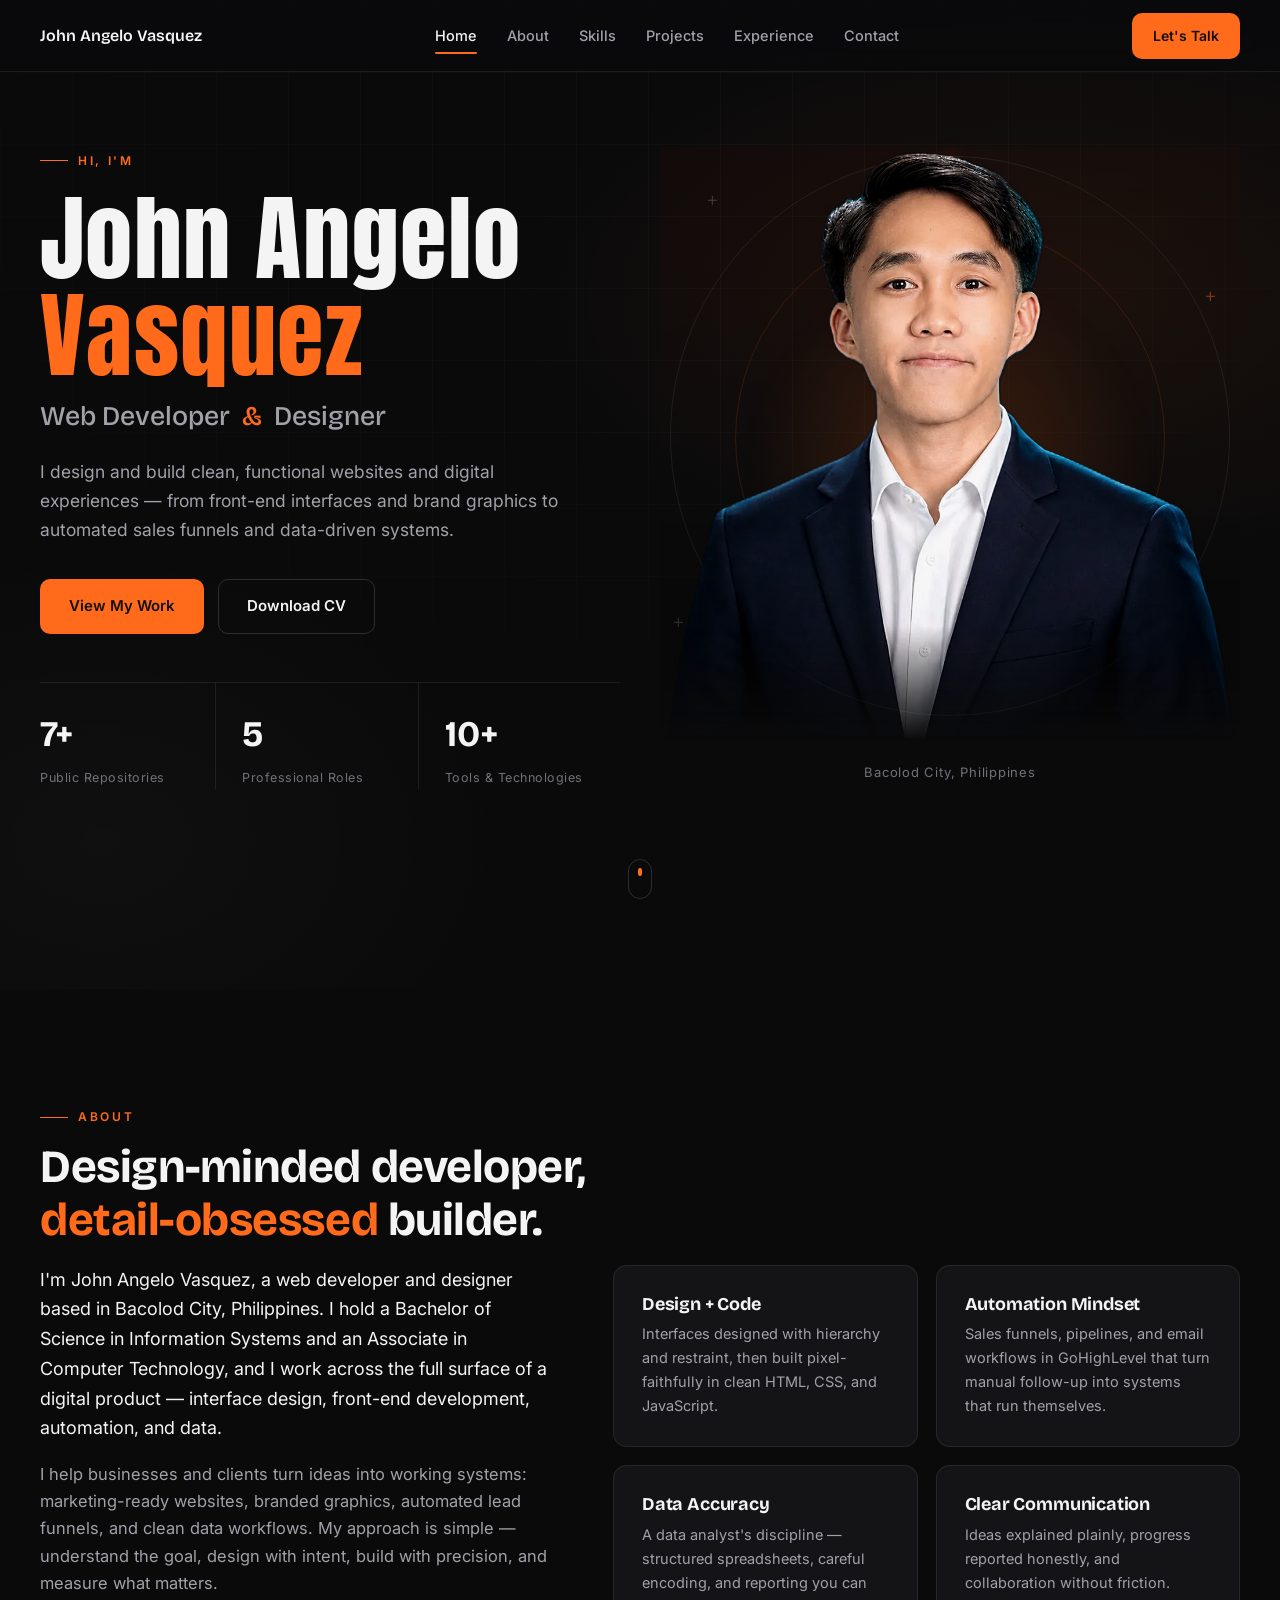
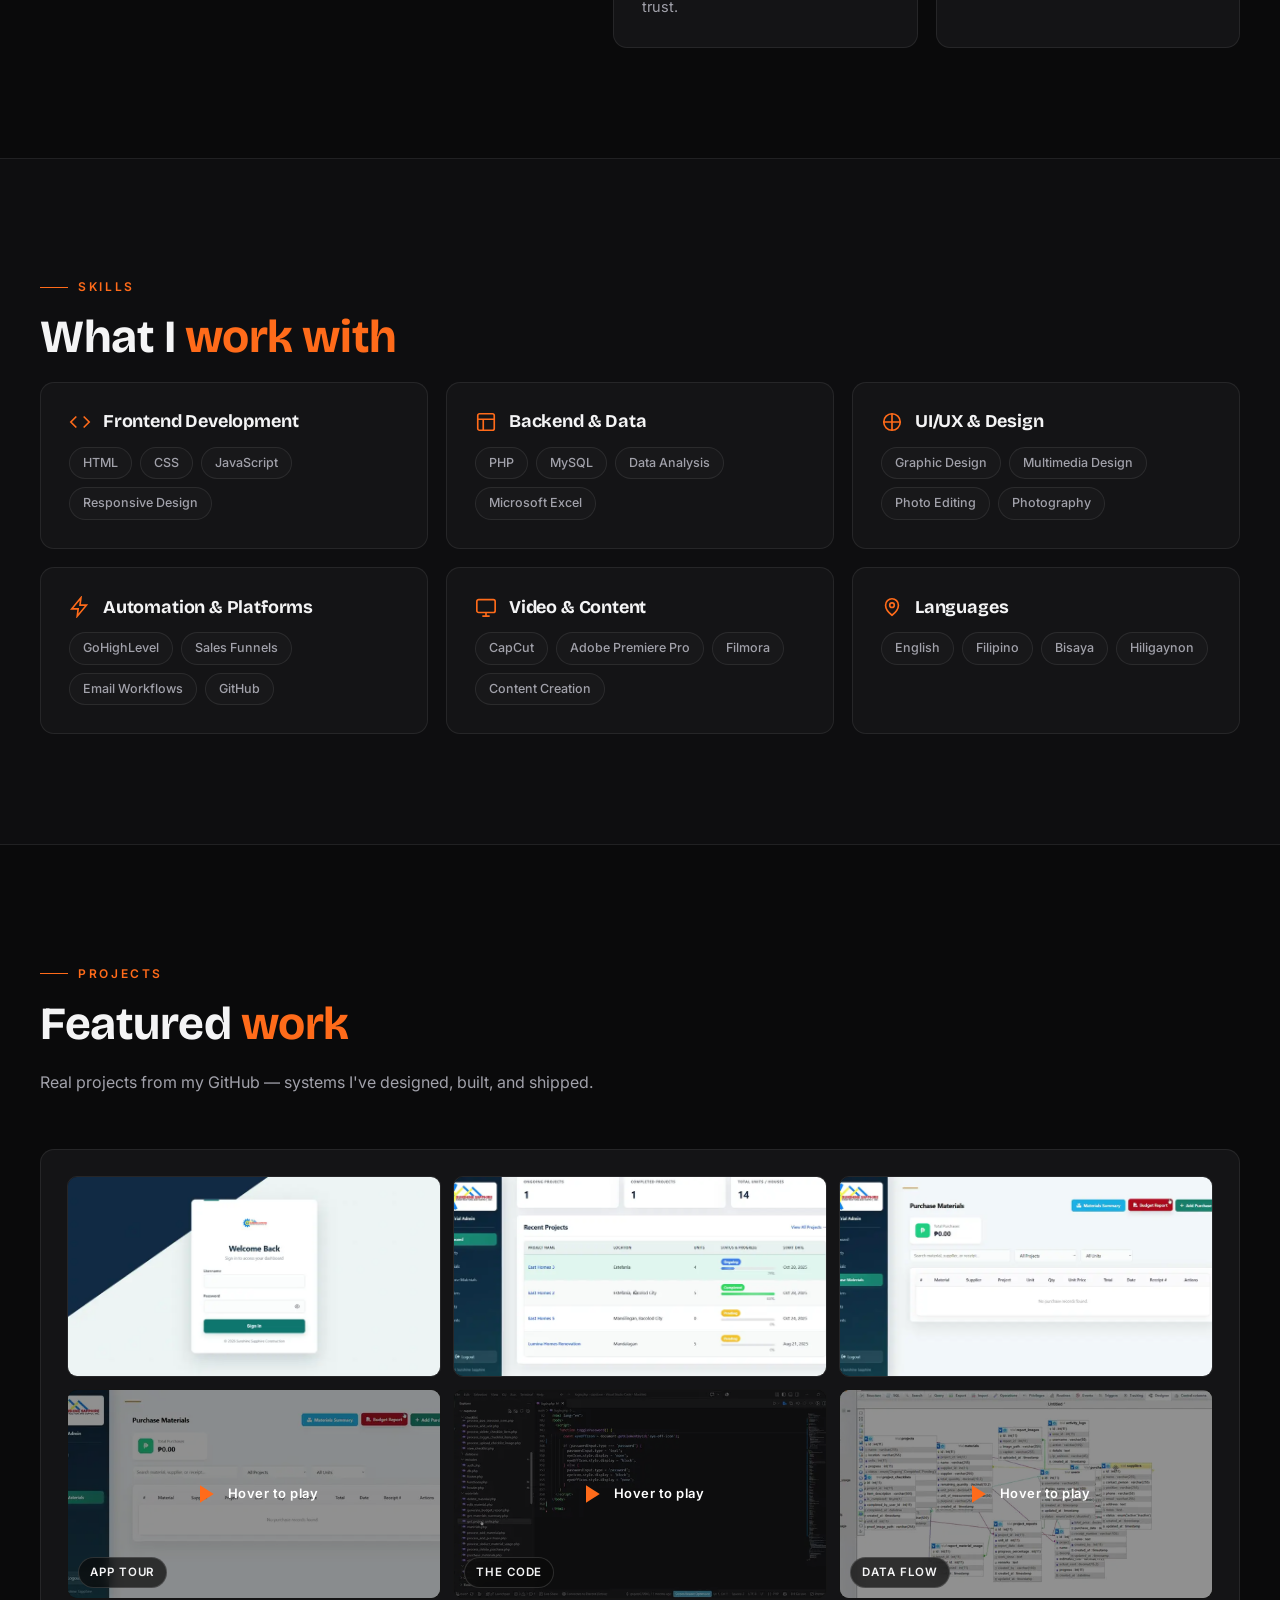
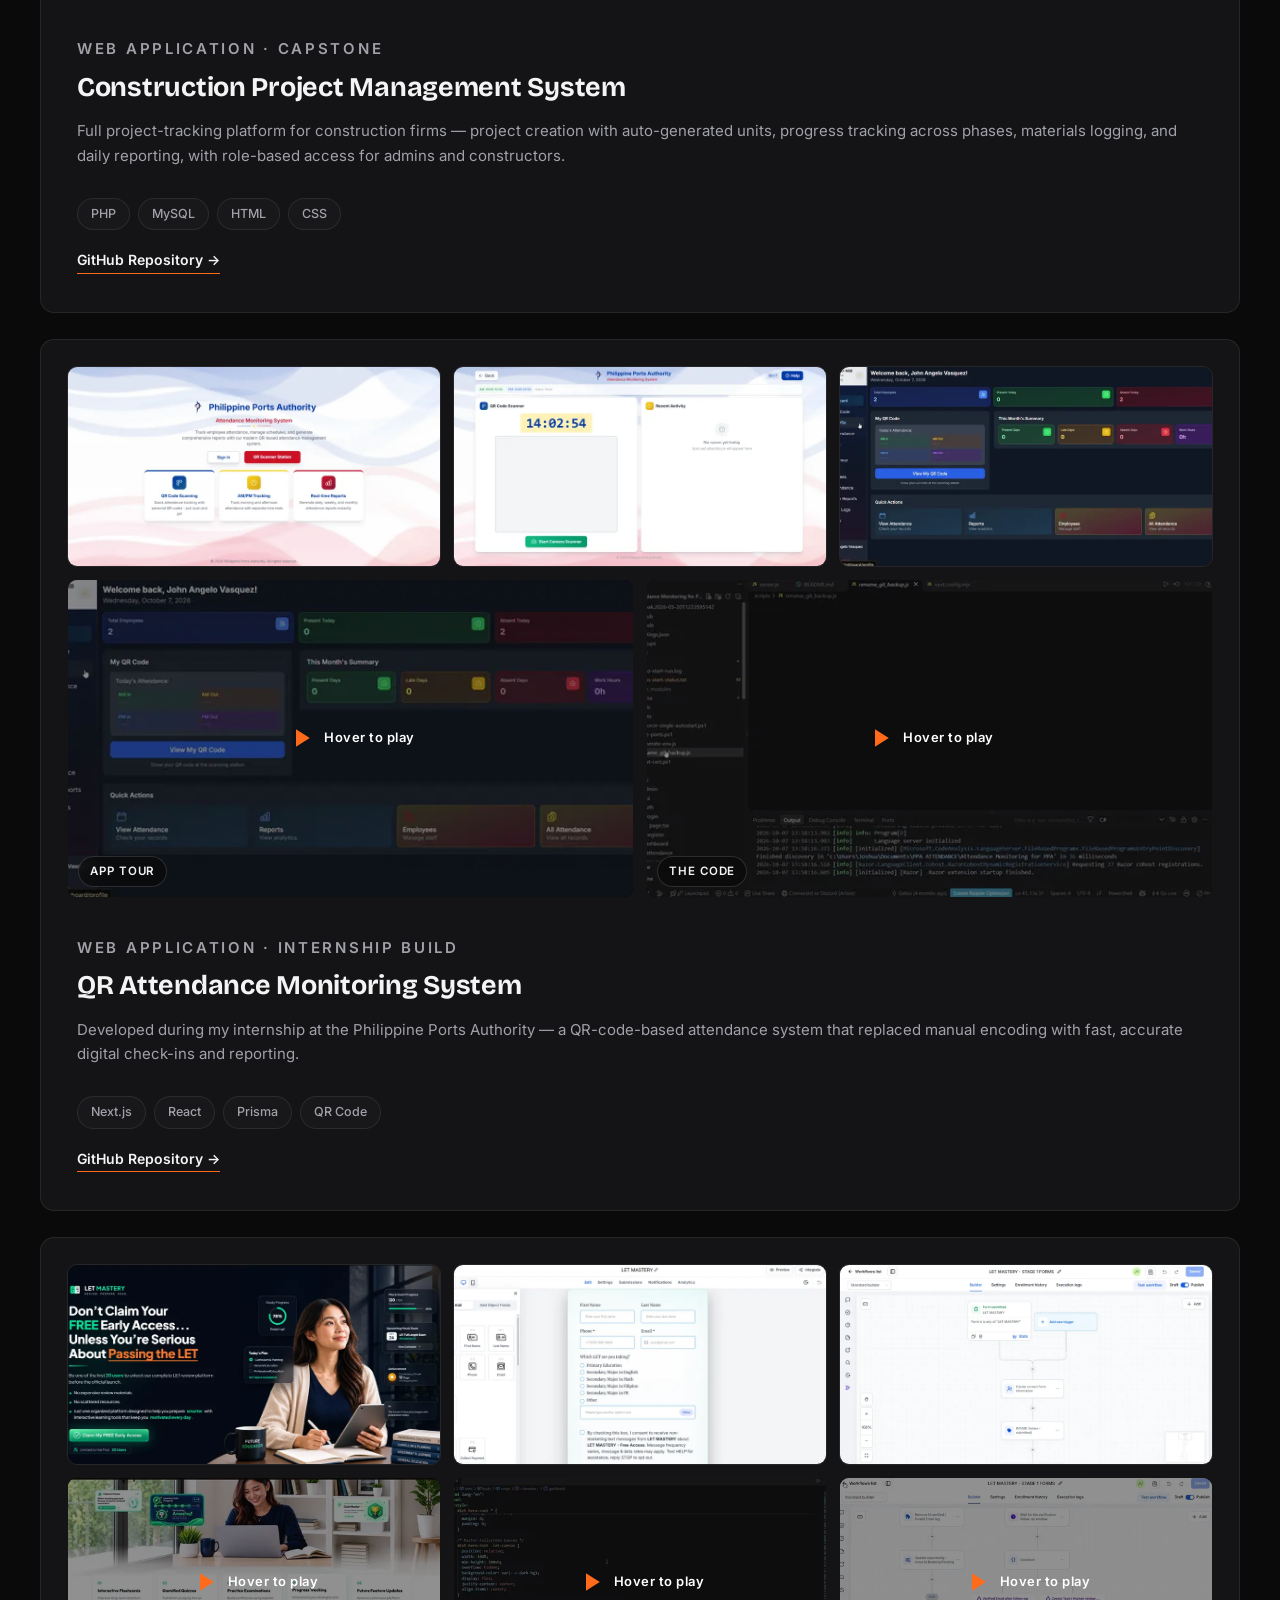
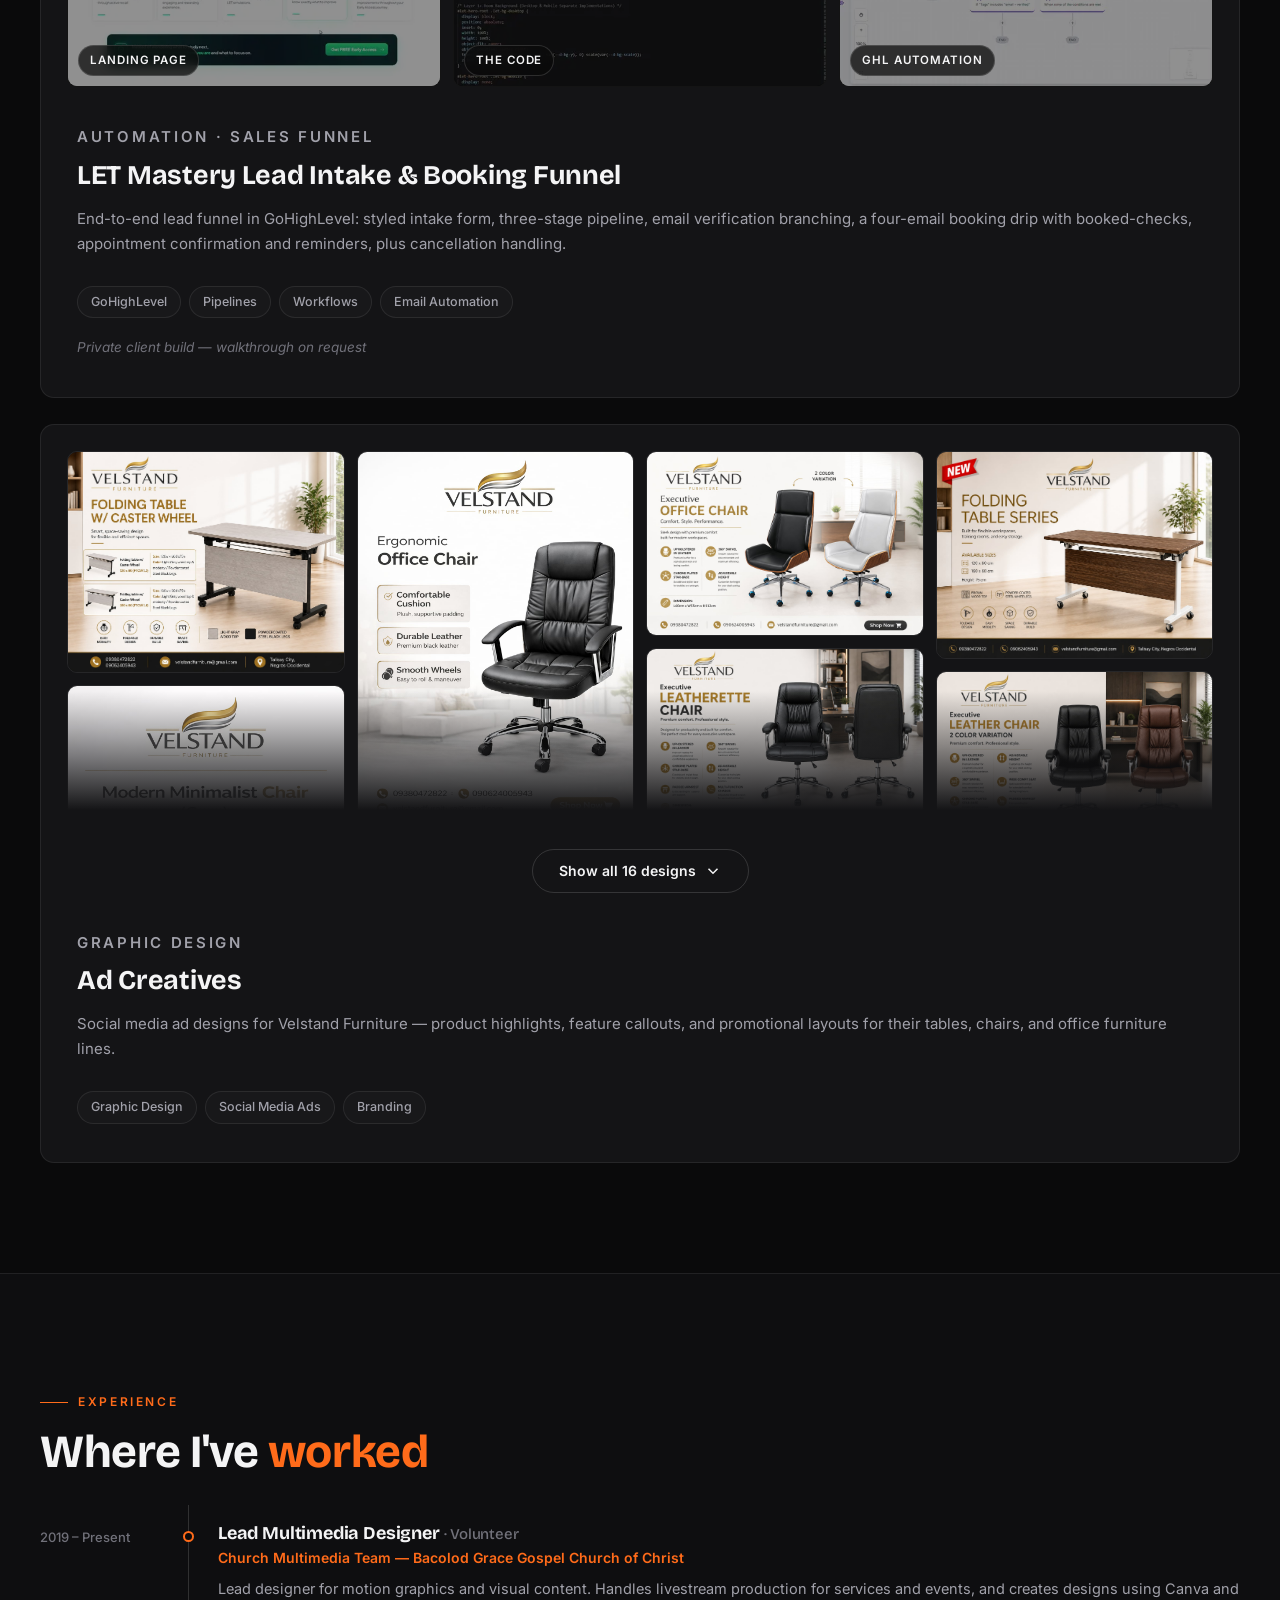
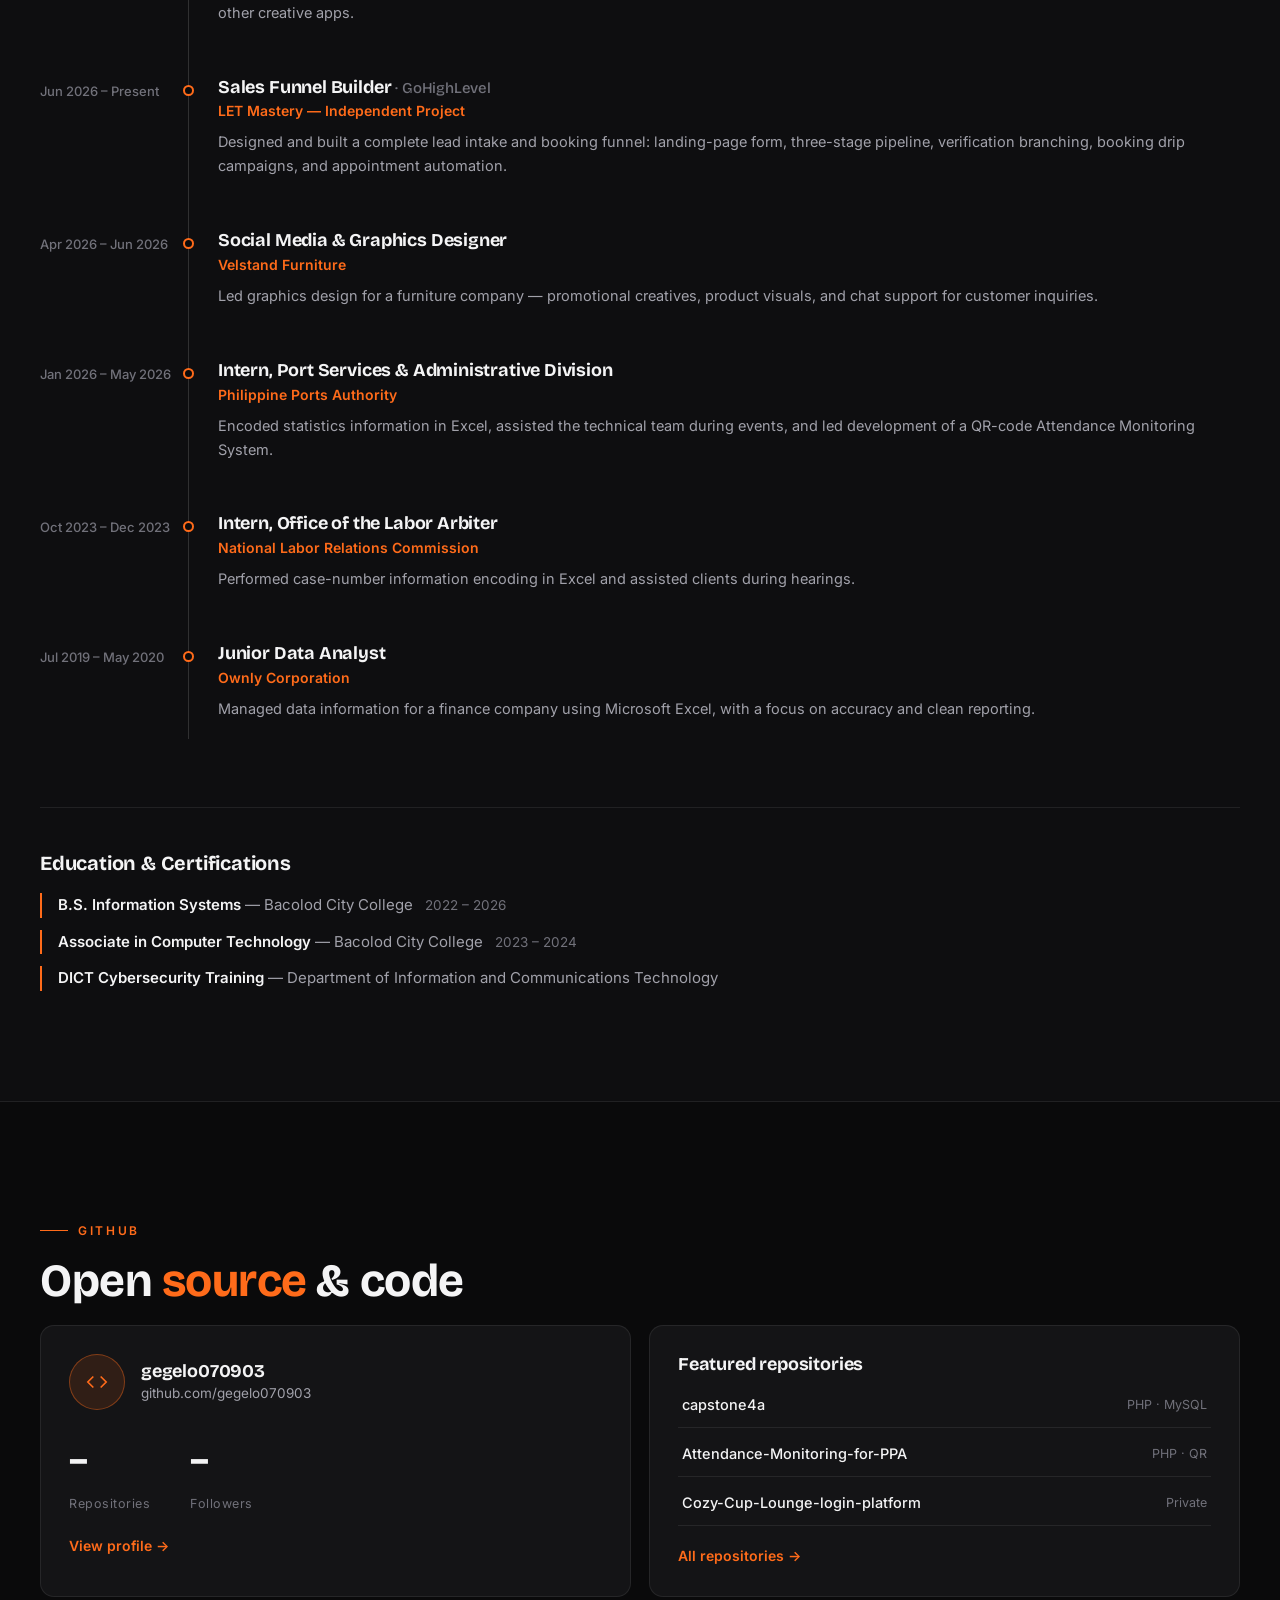
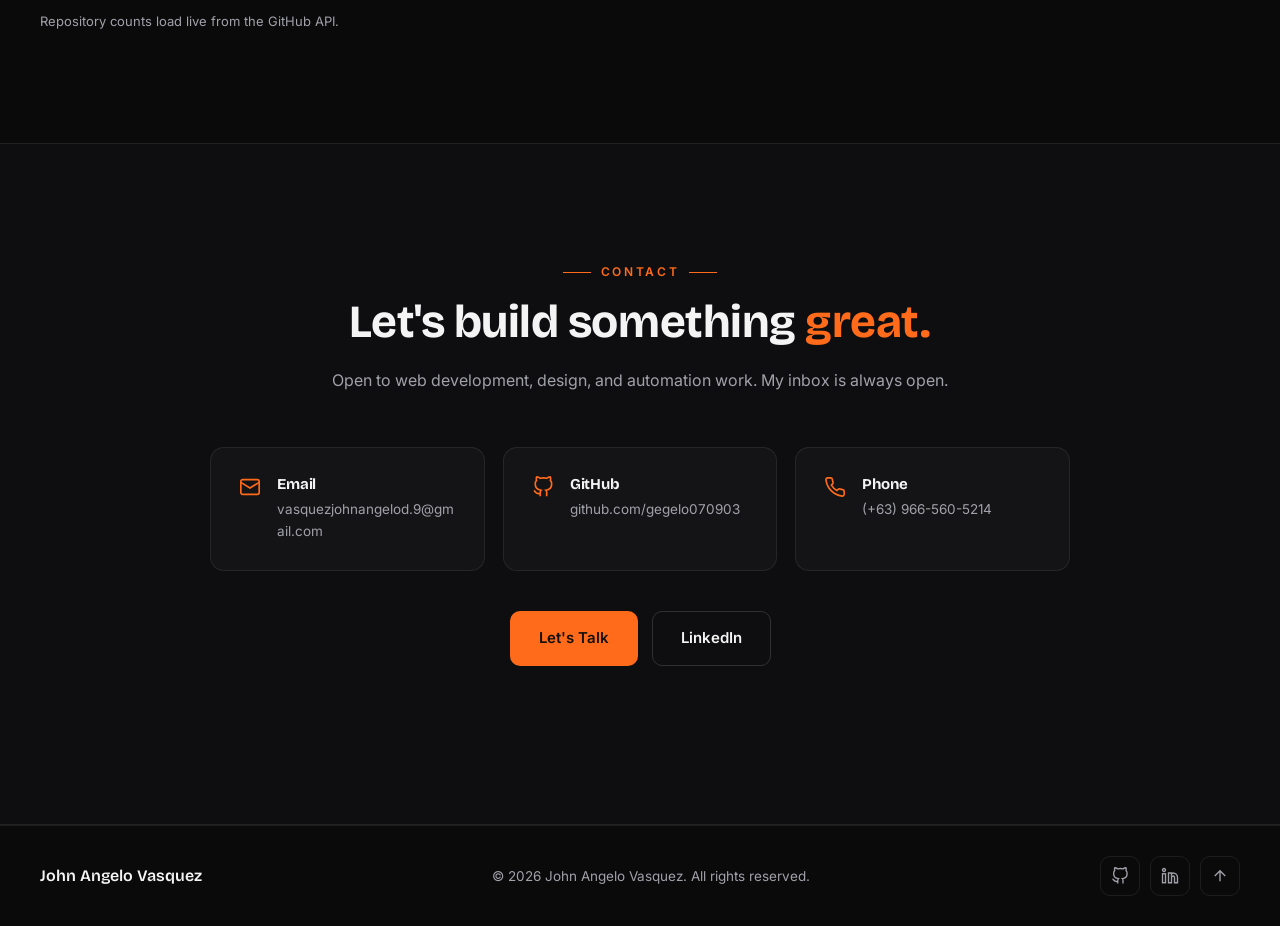
==== index.html @ f90827d6 "Add Church Multimedia Team (Lead Multimedia Designer, 2019-Present) to Experience timeline" ====
<!DOCTYPE html>
<html lang="en">
<head>
  <meta charset="UTF-8">
  <meta name="viewport" content="width=device-width, initial-scale=1.0">
  <title>John Angelo Vasquez — Web Developer &amp; Designer</title>
  <meta name="description" content="Portfolio of John Angelo Vasquez, a web developer and designer from Bacolod City, Philippines. Web development, UI/UX design, automation with GoHighLevel, and data analysis.">
  <meta property="og:title" content="John Angelo Vasquez — Web Developer &amp; Designer">
  <meta property="og:description" content="I design and build clean, functional websites and digital experiences.">
  <meta property="og:type" content="website">
  <link rel="preconnect" href="https://fonts.googleapis.com">
  <link rel="preconnect" href="https://fonts.gstatic.com" crossorigin>
  <link href="https://fonts.googleapis.com/css2?family=Bricolage+Grotesque:opsz,wght@12..96,500..800&family=Inter:wght@400;500;600&display=swap" rel="stylesheet">
  <link rel="stylesheet" href="assets/css/main.css?v=3">
</head>
<body>

  <a class="skip-link" href="#main">Skip to content</a>

  <!-- ============ NAVIGATION ============ -->
  <header class="nav" id="nav">
    <div class="container nav-inner">
      <a href="#home" class="brand" aria-label="John Angelo Vasquez — home">
        <span class="brand-name">John Angelo Vasquez</span>
      </a>
      <nav class="nav-links" id="navLinks" aria-label="Primary">
        <a href="#home">Home</a>
        <a href="#about">About</a>
        <a href="#skills">Skills</a>
        <a href="#projects">Projects</a>
        <a href="#experience">Experience</a>
        <a href="#contact">Contact</a>
      </nav>
      <div class="nav-actions">
        <a href="#contact" class="btn btn-primary btn-sm">Let's Talk</a>
        <button class="nav-toggle" id="navToggle" aria-label="Open menu" aria-expanded="false" aria-controls="navLinks">
          <span></span><span></span><span></span>
        </button>
      </div>
    </div>
  </header>

  <main id="main">

    <!-- ============ HERO ============ -->
    <section class="hero" id="home">
      <div class="hero-bg" aria-hidden="true"></div>
      <div class="container hero-grid">
        <div class="hero-copy">
          <p class="eyebrow reveal">Hi, I'm</p>
          <h1 class="hero-name reveal">John Angelo <span class="accent">Vasquez</span></h1>
          <p class="hero-title reveal">Web Developer <span class="divider">&amp;</span> Designer</p>
          <p class="hero-desc reveal">
            I design and build clean, functional websites and digital experiences —
            from front-end interfaces and brand graphics to automated sales funnels
            and data-driven systems.
          </p>
          <div class="hero-cta reveal">
            <a href="#projects" class="btn btn-primary">View My Work</a>
            <a href="assets/files/John-Angelo-Vasquez-CV.pdf" class="btn btn-ghost" download>Download CV</a>
          </div>
          <dl class="hero-stats reveal">
            <div class="stat">
              <dt class="visually-hidden">Public repositories</dt>
              <dd><span class="stat-num" data-github="public_repos" data-suffix="+">7+</span><span class="stat-label">Public Repositories</span></dd>
            </div>
            <div class="stat">
              <dt class="visually-hidden">Professional roles</dt>
              <dd><span class="stat-num">5</span><span class="stat-label">Professional Roles</span></dd>
            </div>
            <div class="stat">
              <dt class="visually-hidden">Tools and technologies</dt>
              <dd><span class="stat-num">10+</span><span class="stat-label">Tools &amp; Technologies</span></dd>
            </div>
          </dl>
        </div>
        <div class="hero-portrait reveal">
          <div class="portrait-frame" role="img" aria-label="Professional portrait of John Angelo Vasquez">
            <div class="portrait-decor" aria-hidden="true">
              <span class="decor-ring"></span>
              <span class="decor-ring small"></span>
              <span class="decor-dot"></span>
              <span class="decor-plus p1">+</span>
              <span class="decor-plus p2">+</span>
              <span class="decor-plus p3">+</span>
            </div>
            <img src="assets/img/portrait-cutout-v2.webp" alt="Portrait of John Angelo Vasquez" class="portrait-photo">
          </div>
          <p class="portrait-caption">Bacolod City, Philippines</p>
        </div>
      </div>
      <div class="hero-scroll" aria-hidden="true"><span></span></div>
    </section>

    <!-- ============ ABOUT ============ -->
    <section class="section" id="about">
      <div class="container">
        <p class="eyebrow reveal">About</p>
        <h2 class="section-title reveal">Design-minded developer,<br><span class="accent">detail-obsessed</span> builder.</h2>
        <div class="about-grid">
          <div class="about-main reveal">
            <p>
              I'm John Angelo Vasquez, a web developer and designer based in Bacolod City,
              Philippines. I hold a Bachelor of Science in Information Systems and an
              Associate in Computer Technology, and I work across the full surface of a
              digital product — interface design, front-end development, automation, and data.
            </p>
            <p>
              I help businesses and clients turn ideas into working systems: marketing-ready
              websites, branded graphics, automated lead funnels, and clean data workflows.
              My approach is simple — understand the goal, design with intent, build with
              precision, and measure what matters.
            </p>
          </div>
          <div class="about-cards">
            <article class="card reveal">
              <h3>Design + Code</h3>
              <p>Interfaces designed with hierarchy and restraint, then built pixel-faithfully in clean HTML, CSS, and JavaScript.</p>
            </article>
            <article class="card reveal">
              <h3>Automation Mindset</h3>
              <p>Sales funnels, pipelines, and email workflows in GoHighLevel that turn manual follow-up into systems that run themselves.</p>
            </article>
            <article class="card reveal">
              <h3>Data Accuracy</h3>
              <p>A data analyst's discipline — structured spreadsheets, careful encoding, and reporting you can trust.</p>
            </article>
            <article class="card reveal">
              <h3>Clear Communication</h3>
              <p>Ideas explained plainly, progress reported honestly, and collaboration without friction.</p>
            </article>
          </div>
        </div>
      </div>
    </section>

    <!-- ============ SKILLS ============ -->
    <section class="section section-alt" id="skills">
      <div class="container">
        <p class="eyebrow reveal">Skills</p>
        <h2 class="section-title reveal">What I <span class="accent">work with</span></h2>
        <div class="skills-grid">
          <article class="card reveal">
            <div class="skill-head">
              <svg class="icon" viewBox="0 0 24 24" fill="none" stroke="currentColor" stroke-width="1.8" aria-hidden="true"><path d="M8 6l-6 6 6 6M16 6l6 6-6 6"/></svg>
              <h3>Frontend Development</h3>
            </div>
            <ul class="tags">
              <li>HTML</li><li>CSS</li><li>JavaScript</li><li>Responsive Design</li>
            </ul>
          </article>
          <article class="card reveal">
            <div class="skill-head">
              <svg class="icon" viewBox="0 0 24 24" fill="none" stroke="currentColor" stroke-width="1.8" aria-hidden="true"><rect x="3" y="3" width="18" height="18" rx="2"/><path d="M3 9h18M9 21V9"/></svg>
              <h3>Backend &amp; Data</h3>
            </div>
            <ul class="tags">
              <li>PHP</li><li>MySQL</li><li>Data Analysis</li><li>Microsoft Excel</li>
            </ul>
          </article>
          <article class="card reveal">
            <div class="skill-head">
              <svg class="icon" viewBox="0 0 24 24" fill="none" stroke="currentColor" stroke-width="1.8" aria-hidden="true"><circle cx="12" cy="12" r="9"/><path d="M12 3v18M3 12h18"/></svg>
              <h3>UI/UX &amp; Design</h3>
            </div>
            <ul class="tags">
              <li>Graphic Design</li><li>Multimedia Design</li><li>Photo Editing</li><li>Photography</li>
            </ul>
          </article>
          <article class="card reveal">
            <div class="skill-head">
              <svg class="icon" viewBox="0 0 24 24" fill="none" stroke="currentColor" stroke-width="1.8" aria-hidden="true"><path d="M13 2L3 14h7l-1 8 10-12h-7l1-8z"/></svg>
              <h3>Automation &amp; Platforms</h3>
            </div>
            <ul class="tags">
              <li>GoHighLevel</li><li>Sales Funnels</li><li>Email Workflows</li><li>GitHub</li>
            </ul>
          </article>
          <article class="card reveal">
            <div class="skill-head">
              <svg class="icon" viewBox="0 0 24 24" fill="none" stroke="currentColor" stroke-width="1.8" aria-hidden="true"><rect x="2" y="4" width="20" height="14" rx="2"/><path d="M8 22h8M12 18v4"/></svg>
              <h3>Video &amp; Content</h3>
            </div>
            <ul class="tags">
              <li>CapCut</li><li>Adobe Premiere Pro</li><li>Filmora</li><li>Content Creation</li>
            </ul>
          </article>
          <article class="card reveal">
            <div class="skill-head">
              <svg class="icon" viewBox="0 0 24 24" fill="none" stroke="currentColor" stroke-width="1.8" aria-hidden="true"><path d="M12 21s-7-5.5-7-11a7 7 0 1114 0c0 5.5-7 11-7 11z"/><circle cx="12" cy="10" r="2.5"/></svg>
              <h3>Languages</h3>
            </div>
            <ul class="tags">
              <li>English</li><li>Filipino</li><li>Bisaya</li><li>Hiligaynon</li>
            </ul>
          </article>
        </div>
      </div>
    </section>

    <!-- ============ PROJECTS ============ -->
    <section class="section" id="projects">
      <div class="container">
        <p class="eyebrow reveal">Projects</p>
        <h2 class="section-title reveal">Featured <span class="accent">work</span></h2>
        <p class="section-sub reveal">Real projects from my GitHub — systems I've designed, built, and shipped.</p>

        <div class="projects-list">

          <article class="project project-featured reveal">
            <div class="project-gallery">
              <div class="gallery-images">
                <img src="assets/Construction/cons-shot-login.webp" alt="Construction system login page" loading="lazy">
                <img src="assets/Construction/cons-shot-dashboard.webp" alt="Construction system dashboard with project stats" loading="lazy">
                <img src="assets/Construction/cons-shot-materials.webp" alt="Purchase materials management page" loading="lazy">
              </div>
              <div class="gallery-videos">
                <div class="video-tile">
                  <img class="video-poster" src="assets/Construction/cons-poster-app.webp" alt="" aria-hidden="true" loading="lazy">
                  <video muted loop playsinline preload="none" src="assets/Construction/Construction.mp4" aria-label="Construction system walkthrough video"></video>
                  <span class="video-hint" aria-hidden="true"><svg class="icon" viewBox="0 0 24 24" fill="currentColor" stroke="none"><path d="M8 5v14l11-7z"/></svg>Hover to play</span>
                  <span class="video-label">App tour</span>
                </div>
                <div class="video-tile">
                  <img class="video-poster" src="assets/Construction/cons-poster-code.webp" alt="" aria-hidden="true" loading="lazy">
                  <video muted loop playsinline preload="none" src="assets/Construction/Construction%20Code.mp4" aria-label="Construction system code walkthrough video"></video>
                  <span class="video-hint" aria-hidden="true"><svg class="icon" viewBox="0 0 24 24" fill="currentColor" stroke="none"><path d="M8 5v14l11-7z"/></svg>Hover to play</span>
                  <span class="video-label">The code</span>
                </div>
                <div class="video-tile">
                  <img class="video-poster" src="assets/Construction/cons-poster-dataflow.webp" alt="" aria-hidden="true" loading="lazy">
                  <video muted loop playsinline preload="none" src="assets/Construction/construction-data%20flow.mp4" aria-label="Database schema walkthrough video"></video>
                  <span class="video-hint" aria-hidden="true"><svg class="icon" viewBox="0 0 24 24" fill="currentColor" stroke="none"><path d="M8 5v14l11-7z"/></svg>Hover to play</span>
                  <span class="video-label">Data flow</span>
                </div>
              </div>
            </div>
            <div class="project-body">
              <p class="project-cat">Web Application · Capstone</p>
              <h3>Construction Project Management System</h3>
              <p>Full project-tracking platform for construction firms — project creation with auto-generated units, progress tracking across phases, materials logging, and daily reporting, with role-based access for admins and constructors.</p>
              <ul class="tags"><li>PHP</li><li>MySQL</li><li>HTML</li><li>CSS</li></ul>
              <div class="project-links">
                <a href="https://github.com/gegelo070903/capstone4a" target="_blank" rel="noopener">GitHub Repository →</a>
              </div>
            </div>
          </article>

          <article class="project project-featured reveal">
            <div class="project-gallery">
              <div class="gallery-images">
                <img src="assets/Qr/qr-shot-landing.webp" alt="QR Attendance landing page" loading="lazy">
                <img src="assets/Qr/qr-shot-scanner.webp" alt="QR scanner station page" loading="lazy">
                <img src="assets/Qr/qr-shot-dashboard.webp" alt="Attendance dashboard with stats" loading="lazy">
              </div>
              <div class="gallery-videos" style="grid-template-columns: repeat(2, 1fr);">
                <div class="video-tile">
                  <img class="video-poster" src="assets/Qr/qr-poster-app.webp" alt="" aria-hidden="true" loading="lazy">
                  <video muted loop playsinline preload="none" src="assets/Qr/QRattendance.mp4" aria-label="QR Attendance app walkthrough video"></video>
                  <span class="video-hint" aria-hidden="true"><svg class="icon" viewBox="0 0 24 24" fill="currentColor" stroke="none"><path d="M8 5v14l11-7z"/></svg>Hover to play</span>
                  <span class="video-label">App tour</span>
                </div>
                <div class="video-tile">
                  <img class="video-poster" src="assets/Qr/qr-poster-code.webp" alt="" aria-hidden="true" loading="lazy">
                  <video muted loop playsinline preload="none" src="assets/Qr/QRattendance-code.mp4" aria-label="QR Attendance code walkthrough video"></video>
                  <span class="video-hint" aria-hidden="true"><svg class="icon" viewBox="0 0 24 24" fill="currentColor" stroke="none"><path d="M8 5v14l11-7z"/></svg>Hover to play</span>
                  <span class="video-label">The code</span>
                </div>
              </div>
            </div>
            <div class="project-body">
              <p class="project-cat">Web Application · Internship Build</p>
              <h3>QR Attendance Monitoring System</h3>
              <p>Developed during my internship at the Philippine Ports Authority — a QR-code-based attendance system that replaced manual encoding with fast, accurate digital check-ins and reporting.</p>
              <ul class="tags"><li>Next.js</li><li>React</li><li>Prisma</li><li>QR Code</li></ul>
              <div class="project-links">
                <a href="https://github.com/gegelo070903/Attendance-Monitoring-for-PPA" target="_blank" rel="noopener">GitHub Repository →</a>
              </div>
            </div>
          </article>

          <article class="project project-featured reveal">
            <div class="project-gallery">
              <div class="gallery-images">
                <img src="assets/let-mastery/let-shot-hero.webp" alt="LET Mastery landing page hero section" loading="lazy">
                <img src="assets/let-mastery/let-shot-form.webp" alt="LET Mastery intake form in GoHighLevel" loading="lazy">
                <img src="assets/let-mastery/let-shot-workflow.webp" alt="LET Mastery Stage 1 automation workflow" loading="lazy">
              </div>
              <div class="gallery-videos">
                <div class="video-tile">
                  <img class="video-poster" src="assets/let-mastery/let-poster-landing.webp" alt="" aria-hidden="true" loading="lazy">
                  <video muted loop playsinline preload="none" src="assets/let-mastery/let-landing.mp4" aria-label="Landing page walkthrough video"></video>
                  <span class="video-hint" aria-hidden="true"><svg class="icon" viewBox="0 0 24 24" fill="currentColor" stroke="none"><path d="M8 5v14l11-7z"/></svg>Hover to play</span>
                  <span class="video-label">Landing page</span>
                </div>
                <div class="video-tile">
                  <img class="video-poster" src="assets/let-mastery/let-poster-code.webp" alt="" aria-hidden="true" loading="lazy">
                  <video muted loop playsinline preload="none" src="assets/let-mastery/let-code.mp4" aria-label="Landing page code walkthrough video"></video>
                  <span class="video-hint" aria-hidden="true"><svg class="icon" viewBox="0 0 24 24" fill="currentColor" stroke="none"><path d="M8 5v14l11-7z"/></svg>Hover to play</span>
                  <span class="video-label">The code</span>
                </div>
                <div class="video-tile">
                  <img class="video-poster" src="assets/let-mastery/let-poster-workflow.webp" alt="" aria-hidden="true" loading="lazy">
                  <video muted loop playsinline preload="none" src="assets/let-mastery/let-workflow.mp4" aria-label="GoHighLevel workflow walkthrough video"></video>
                  <span class="video-hint" aria-hidden="true"><svg class="icon" viewBox="0 0 24 24" fill="currentColor" stroke="none"><path d="M8 5v14l11-7z"/></svg>Hover to play</span>
                  <span class="video-label">GHL automation</span>
                </div>
              </div>
            </div>
            <div class="project-body">
              <p class="project-cat">Automation · Sales Funnel</p>
              <h3>LET Mastery Lead Intake &amp; Booking Funnel</h3>
              <p>End-to-end lead funnel in GoHighLevel: styled intake form, three-stage pipeline, email verification branching, a four-email booking drip with booked-checks, appointment confirmation and reminders, plus cancellation handling.</p>
              <ul class="tags"><li>GoHighLevel</li><li>Pipelines</li><li>Workflows</li><li>Email Automation</li></ul>
              <div class="project-links">
                <span class="private-note">Private client build — walkthrough on request</span>
              </div>
            </div>
          </article>

          <article class="project project-featured reveal">
            <div class="project-gallery">
              <div class="ads-collapse" id="adsCollapse">
                <div class="ads-grid">
                  <img src="assets/AD%20ADS%20IMAGE/1.jpg" alt="Velstand Furniture folding table ad" loading="lazy">
                  <img src="assets/AD%20ADS%20IMAGE/2.jpg" alt="Velstand Furniture ad creative" loading="lazy">
                  <img src="assets/AD%20ADS%20IMAGE/3.jpg" alt="Velstand Furniture ad creative" loading="lazy">
                  <img src="assets/AD%20ADS%20IMAGE/4.jpg" alt="Velstand Furniture ad creative" loading="lazy">
                  <img src="assets/AD%20ADS%20IMAGE/5.jpg" alt="Velstand Furniture ergonomic office chair ad" loading="lazy">
                  <img src="assets/AD%20ADS%20IMAGE/6.jpg" alt="Velstand Furniture ad creative" loading="lazy">
                  <img src="assets/AD%20ADS%20IMAGE/7.jpg" alt="Velstand Furniture ad creative" loading="lazy">
                  <img src="assets/AD%20ADS%20IMAGE/8.jpg" alt="Velstand Furniture ad creative" loading="lazy">
                  <img src="assets/AD%20ADS%20IMAGE/9.jpg" alt="Velstand Furniture executive leatherette chair ad" loading="lazy">
                  <img src="assets/AD%20ADS%20IMAGE/10.jpg" alt="Velstand Furniture ad creative" loading="lazy">
                  <img src="assets/AD%20ADS%20IMAGE/11.jpg" alt="Velstand Furniture ad creative" loading="lazy">
                  <img src="assets/AD%20ADS%20IMAGE/12.jpg" alt="Velstand Furniture ad creative" loading="lazy">
                  <img src="assets/AD%20ADS%20IMAGE/13.jpg" alt="Velstand Furniture folding table series ad" loading="lazy">
                  <img src="assets/AD%20ADS%20IMAGE/14.jpg" alt="Velstand Furniture ad creative" loading="lazy">
                  <img src="assets/AD%20ADS%20IMAGE/15.jpg" alt="Velstand Furniture ad creative" loading="lazy">
                  <img src="assets/AD%20ADS%20IMAGE/16.jpg" alt="Velstand Furniture ad creative" loading="lazy">
                </div>
              </div>
              <button class="ads-toggle" id="adsToggle" aria-expanded="false" aria-controls="adsCollapse">
                <span class="ads-toggle-text">Show all 16 designs</span>
                <svg class="icon" viewBox="0 0 24 24" fill="none" stroke="currentColor" stroke-width="2" aria-hidden="true"><path d="M6 9l6 6 6-6"/></svg>
              </button>
            </div>
            <div class="project-body">
              <p class="project-cat">Graphic Design</p>
              <h3>Ad Creatives</h3>
              <p>Social media ad designs for Velstand Furniture — product highlights, feature callouts, and promotional layouts for their tables, chairs, and office furniture lines.</p>
              <ul class="tags"><li>Graphic Design</li><li>Social Media Ads</li><li>Branding</li></ul>
            </div>
          </article>

        </div>
      </div>
    </section>

    <!-- ============ EXPERIENCE ============ -->
    <section class="section section-alt" id="experience">
      <div class="container">
        <p class="eyebrow reveal">Experience</p>
        <h2 class="section-title reveal">Where I've <span class="accent">worked</span></h2>
        <ol class="timeline">
          <li class="timeline-item reveal">
            <div class="timeline-date">2019 – Present</div>
            <div class="timeline-body">
              <h3>Lead Multimedia Designer <span>· Volunteer</span></h3>
              <p class="timeline-org">Church Multimedia Team — Bacolod Grace Gospel Church of Christ</p>
              <p>Lead designer for motion graphics and visual content. Handles livestream production for services and events, and creates designs using Canva and other creative apps.</p>
            </div>
          </li>
          <li class="timeline-item reveal">
            <div class="timeline-date">Jun 2026 – Present</div>
            <div class="timeline-body">
              <h3>Sales Funnel Builder <span>· GoHighLevel</span></h3>
              <p class="timeline-org">LET Mastery — Independent Project</p>
              <p>Designed and built a complete lead intake and booking funnel: landing-page form, three-stage pipeline, verification branching, booking drip campaigns, and appointment automation.</p>
            </div>
          </li>
          <li class="timeline-item reveal">
            <div class="timeline-date">Apr 2026 – Jun 2026</div>
            <div class="timeline-body">
              <h3>Social Media &amp; Graphics Designer</h3>
              <p class="timeline-org">Velstand Furniture</p>
              <p>Led graphics design for a furniture company — promotional creatives, product visuals, and chat support for customer inquiries.</p>
            </div>
          </li>
          <li class="timeline-item reveal">
            <div class="timeline-date">Jan 2026 – May 2026</div>
            <div class="timeline-body">
              <h3>Intern, Port Services &amp; Administrative Division</h3>
              <p class="timeline-org">Philippine Ports Authority</p>
              <p>Encoded statistics information in Excel, assisted the technical team during events, and led development of a QR-code Attendance Monitoring System.</p>
            </div>
          </li>
          <li class="timeline-item reveal">
            <div class="timeline-date">Oct 2023 – Dec 2023</div>
            <div class="timeline-body">
              <h3>Intern, Office of the Labor Arbiter</h3>
              <p class="timeline-org">National Labor Relations Commission</p>
              <p>Performed case-number information encoding in Excel and assisted clients during hearings.</p>
            </div>
          </li>
          <li class="timeline-item reveal">
            <div class="timeline-date">Jul 2019 – May 2020</div>
            <div class="timeline-body">
              <h3>Junior Data Analyst</h3>
              <p class="timeline-org">Ownly Corporation</p>
              <p>Managed data information for a finance company using Microsoft Excel, with a focus on accuracy and clean reporting.</p>
            </div>
          </li>
        </ol>

        <div class="edu-block reveal">
          <h3 class="edu-title">Education &amp; Certifications</h3>
          <ul class="edu-list">
            <li><strong>B.S. Information Systems</strong> — Bacolod City College <span>2022 – 2026</span></li>
            <li><strong>Associate in Computer Technology</strong> — Bacolod City College <span>2023 – 2024</span></li>
            <li><strong>DICT Cybersecurity Training</strong> — Department of Information and Communications Technology</li>
          </ul>
        </div>
      </div>
    </section>

    <!-- ============ GITHUB ============ -->
    <section class="section" id="github">
      <div class="container">
        <p class="eyebrow reveal">GitHub</p>
        <h2 class="section-title reveal">Open <span class="accent">source</span> &amp; code</h2>
        <div class="github-grid">
          <a class="card github-profile reveal" href="https://github.com/gegelo070903" target="_blank" rel="noopener">
            <div class="github-top">
              <span class="github-avatar" aria-hidden="true">
                <svg class="icon" viewBox="0 0 24 24" fill="none" stroke="currentColor" stroke-width="1.8"><path d="M16 18l6-6-6-6M8 6l-6 6 6 6"/></svg>
              </span>
              <div>
                <h3>gegelo070903</h3>
                <p class="muted">github.com/gegelo070903</p>
              </div>
            </div>
            <div class="github-stats">
              <div><span class="stat-num" data-github="public_repos">–</span><span class="stat-label">Repositories</span></div>
              <div><span class="stat-num" data-github="followers">–</span><span class="stat-label">Followers</span></div>
            </div>
            <span class="link-more">View profile →</span>
          </a>
          <div class="card reveal">
            <h3>Featured repositories</h3>
            <ul class="repo-list">
              <li><a href="https://github.com/gegelo070903/capstone4a" target="_blank" rel="noopener">capstone4a <span>PHP · MySQL</span></a></li>
              <li><a href="https://github.com/gegelo070903/Attendance-Monitoring-for-PPA" target="_blank" rel="noopener">Attendance-Monitoring-for-PPA <span>PHP · QR</span></a></li>
              <li><a href="https://github.com/gegelo070903/Cozy-Cup-Lounge-login-platform" target="_blank" rel="noopener">Cozy-Cup-Lounge-login-platform <span>Private</span></a></li>
            </ul>
            <a class="link-more" href="https://github.com/gegelo070903?tab=repositories" target="_blank" rel="noopener">All repositories →</a>
          </div>
        </div>
        <p class="github-note muted reveal">Repository counts load live from the GitHub API.</p>
      </div>
    </section>

    <!-- ============ CONTACT ============ -->
    <section class="section section-alt" id="contact">
      <div class="container contact-inner">
        <p class="eyebrow reveal">Contact</p>
        <h2 class="section-title reveal">Let's build something <span class="accent">great.</span></h2>
        <p class="section-sub reveal">Open to web development, design, and automation work. My inbox is always open.</p>
        <div class="contact-cards">
          <a class="card contact-card reveal" href="mailto:vasquezjohnangelod.9@gmail.com">
            <svg class="icon" viewBox="0 0 24 24" fill="none" stroke="currentColor" stroke-width="1.8" aria-hidden="true"><rect x="2" y="4" width="20" height="16" rx="2"/><path d="M22 7l-10 6L2 7"/></svg>
            <div><h3>Email</h3><p>vasquezjohnangelod.9@gmail.com</p></div>
          </a>
          <a class="card contact-card reveal" href="https://github.com/gegelo070903" target="_blank" rel="noopener">
            <svg class="icon" viewBox="0 0 24 24" fill="none" stroke="currentColor" stroke-width="1.8" aria-hidden="true"><path d="M9 19c-5 1.5-5-2.5-7-3m14 6v-3.87a3.37 3.37 0 00-.94-2.61c3.14-.35 6.44-1.54 6.44-7A5.44 5.44 0 0020 4.77 5.07 5.07 0 0019.91 1S18.73.65 16 2.48a13.38 13.38 0 00-7 0C6.27.65 5.09 1 5.09 1A5.07 5.07 0 005 4.77a5.44 5.44 0 00-1.5 3.78c0 5.42 3.3 6.61 6.44 7A3.37 3.37 0 009 18.13V22"/></svg>
            <div><h3>GitHub</h3><p>github.com/gegelo070903</p></div>
          </a>
          <a class="card contact-card reveal" href="tel:+639665605214">
            <svg class="icon" viewBox="0 0 24 24" fill="none" stroke="currentColor" stroke-width="1.8" aria-hidden="true"><path d="M22 16.92v3a2 2 0 01-2.18 2 19.79 19.79 0 01-8.63-3.07 19.5 19.5 0 01-6-6 19.79 19.79 0 01-3.07-8.67A2 2 0 014.11 2h3a2 2 0 012 1.72c.13.96.36 1.9.7 2.81a2 2 0 01-.45 2.11L8.09 9.91a16 16 0 006 6l1.27-1.27a2 2 0 012.11-.45c.91.34 1.85.57 2.81.7A2 2 0 0122 16.92z"/></svg>
            <div><h3>Phone</h3><p>(+63) 966-560-5214</p></div>
          </a>
        </div>
        <div class="hero-cta reveal" style="justify-content:center">
          <a href="mailto:vasquezjohnangelod.9@gmail.com" class="btn btn-primary">Let's Talk</a>
          <a href="https://www.linkedin.com/in/john-angelo-vasquez-395a82441/" target="_blank" rel="noopener" class="btn btn-ghost" aria-label="LinkedIn">LinkedIn</a>
        </div>
      </div>
    </section>

  </main>

  <!-- ============ VIDEO LIGHTBOX ============ -->
  <div class="lightbox" id="videoLightbox" role="dialog" aria-modal="true" aria-label="Video viewer" hidden>
    <div class="lightbox-backdrop" id="lbBackdrop"></div>
    <figure class="lightbox-frame" id="lbFrame">
      <video class="lightbox-video" id="lbVideo" controls playsinline preload="metadata"></video>
      <figcaption class="lightbox-caption" id="lbCaption"></figcaption>
      <button class="lb-btn lb-close" id="lbClose" aria-label="Close viewer">
        <svg class="icon" viewBox="0 0 24 24" fill="none" stroke="currentColor" stroke-width="2" aria-hidden="true"><path d="M18 6L6 18M6 6l12 12"/></svg>
      </button>
      <button class="lb-btn lb-prev" id="lbPrev" aria-label="Previous video">
        <svg class="icon" viewBox="0 0 24 24" fill="none" stroke="currentColor" stroke-width="2" aria-hidden="true"><path d="M15 18l-6-6 6-6"/></svg>
      </button>
      <button class="lb-btn lb-next" id="lbNext" aria-label="Next video">
        <svg class="icon" viewBox="0 0 24 24" fill="none" stroke="currentColor" stroke-width="2" aria-hidden="true"><path d="M9 18l6-6-6-6"/></svg>
      </button>
      <button class="lb-btn lb-full" id="lbFull" aria-label="Toggle fullscreen">
        <svg class="icon" viewBox="0 0 24 24" fill="none" stroke="currentColor" stroke-width="2" aria-hidden="true"><path d="M8 3H5a2 2 0 00-2 2v3m18 0V5a2 2 0 00-2-2h-3m0 18h3a2 2 0 002-2v-3M3 16v3a2 2 0 002 2h3"/></svg>
      </button>
    </figure>
  </div>

  <!-- ============ FOOTER ============ -->
  <footer class="footer">
    <div class="container footer-inner">
      <a href="#home" class="brand">
        <span class="brand-name">John Angelo Vasquez</span>
      </a>
      <p class="muted">© <span id="year">2026</span> John Angelo Vasquez. All rights reserved.</p>
      <div class="footer-links">
        <a href="https://github.com/gegelo070903" target="_blank" rel="noopener" aria-label="GitHub">
          <svg class="icon" viewBox="0 0 24 24" fill="none" stroke="currentColor" stroke-width="1.8" aria-hidden="true"><path d="M9 19c-5 1.5-5-2.5-7-3m14 6v-3.87a3.37 3.37 0 00-.94-2.61c3.14-.35 6.44-1.54 6.44-7A5.44 5.44 0 0020 4.77 5.07 5.07 0 0019.91 1S18.73.65 16 2.48a13.38 13.38 0 00-7 0C6.27.65 5.09 1 5.09 1A5.07 5.07 0 005 4.77a5.44 5.44 0 00-1.5 3.78c0 5.42 3.3 6.61 6.44 7A3.37 3.37 0 009 18.13V22"/></svg>
        </a>
        <a href="https://www.linkedin.com/in/john-angelo-vasquez-395a82441/" target="_blank" rel="noopener" aria-label="LinkedIn">
          <svg class="icon" viewBox="0 0 24 24" fill="none" stroke="currentColor" stroke-width="1.8" aria-hidden="true"><path d="M16 8a6 6 0 016 6v7h-4v-7a2 2 0 00-4 0v7h-4V8h4v2a6 6 0 012-2z"/><rect x="2" y="9" width="4" height="12"/><circle cx="4" cy="4" r="2"/></svg>
        </a>
        <button class="to-top" id="toTop" aria-label="Back to top">
          <svg class="icon" viewBox="0 0 24 24" fill="none" stroke="currentColor" stroke-width="1.8" aria-hidden="true"><path d="M12 19V5M5 12l7-7 7 7"/></svg>
        </button>
      </div>
    </div>
  </footer>

  <script src="assets/js/main.js?v=3" defer></script>
</body>
</html>
---- assets/css/main.css ----
/* ============================================================
   John Angelo Vasquez — Portfolio
   Dark / charcoal / warm-orange design system
   ============================================================ */

/* Self-hosted fonts (no external requests) */
@font-face { font-family: "Anton"; font-style: normal; font-weight: 400; font-display: swap;
  src: url("../fonts/anton-400.woff2") format("woff2"); }
/* Bricolage Grotesque + Inter load from Google Fonts (see index.html <head>) */
@font-face { font-family: "Space Grotesk"; font-style: normal; font-weight: 500; font-display: swap;
  src: url("../fonts/space-500.woff2") format("woff2"); }
@font-face { font-family: "Space Grotesk"; font-style: normal; font-weight: 600; font-display: swap;
  src: url("../fonts/space-600.woff2") format("woff2"); }
@font-face { font-family: "Space Grotesk"; font-style: normal; font-weight: 700; font-display: swap;
  src: url("../fonts/space-700.woff2") format("woff2"); }

:root {
  --bg: #0a0a0b;
  --bg-2: #0e0e10;
  --surface: #141416;
  --surface-2: #1a1a1d;
  --border: rgba(255, 255, 255, 0.08);
  --border-strong: rgba(255, 255, 255, 0.14);
  --text: #f4f4f5;
  --muted: #a1a1aa;
  --faint: #71717a;
  --accent: #ff6b1a;
  --accent-hover: #ff7f36;
  --accent-soft: rgba(255, 107, 26, 0.12);
  --accent-glow: rgba(255, 107, 26, 0.35);
  --radius: 14px;
  --font-display: "Bricolage Grotesque", "Space Grotesk", "Inter", system-ui, sans-serif;
  --font-body: "Inter", system-ui, -apple-system, sans-serif;
  --max-w: 1200px;
  --nav-h: 72px;
}

*, *::before, *::after { box-sizing: border-box; }

html {
  scroll-behavior: smooth;
  scroll-padding-top: calc(var(--nav-h) + 16px);
}

body {
  margin: 0;
  background: var(--bg);
  color: var(--text);
  font-family: var(--font-body);
  font-size: 16px;
  line-height: 1.65;
  overflow-x: hidden;
  -webkit-font-smoothing: antialiased;
}

img { max-width: 100%; display: block; }

h1, h2, h3 { font-family: var(--font-display); line-height: 1.15; margin: 0 0 0.6em; letter-spacing: -0.01em; }
p { margin: 0 0 1em; }
a { color: inherit; }

.container { width: min(var(--max-w), 100% - 48px); margin-inline: auto; }
.visually-hidden { position: absolute; width: 1px; height: 1px; overflow: hidden; clip: rect(0 0 0 0); white-space: nowrap; }
.skip-link { position: absolute; left: -999px; top: 0; background: var(--accent); color: #000; padding: 10px 16px; z-index: 200; border-radius: 0 0 8px 0; font-weight: 600; }
.skip-link:focus { left: 0; }
.accent { color: var(--accent); }
.muted { color: var(--muted); }

.eyebrow {
  display: inline-flex; align-items: center; gap: 10px;
  font-size: 12px; font-weight: 600; letter-spacing: 0.22em; text-transform: uppercase;
  color: var(--accent); margin: 0 0 14px;
}
.eyebrow::before { content: ""; width: 28px; height: 1px; background: var(--accent); display: inline-block; }

.section { padding: 110px 0; }
.section-alt { background: var(--bg-2); border-block: 1px solid var(--border); }
.section-title { font-size: clamp(30px, 4vw, 46px); font-weight: 700; margin-bottom: 18px; }
.section-sub { color: var(--muted); max-width: 640px; margin-bottom: 54px; }

/* ---------- Buttons ---------- */
.btn {
  display: inline-flex; align-items: center; justify-content: center;
  padding: 14px 28px; border-radius: 10px;
  font-weight: 600; font-size: 15px; text-decoration: none;
  border: 1px solid transparent; cursor: pointer;
  transition: transform .18s ease, box-shadow .18s ease, background .18s ease, border-color .18s ease;
}
.btn-primary { background: var(--accent); color: #14100b; }
.btn-primary:hover { background: var(--accent-hover); transform: translateY(-2px); box-shadow: 0 10px 28px var(--accent-glow); }
.btn-ghost { border-color: var(--border-strong); color: var(--text); background: transparent; }
.btn-ghost:hover { border-color: var(--accent); color: var(--accent); transform: translateY(-2px); }
.btn-sm { padding: 10px 20px; font-size: 14px; }
.btn:focus-visible, a:focus-visible, button:focus-visible { outline: 2px solid var(--accent); outline-offset: 3px; }

/* ---------- Cards ---------- */
.card {
  background: var(--surface);
  border: 1px solid var(--border);
  border-radius: var(--radius);
  padding: 28px;
  transition: border-color .2s ease, transform .2s ease;
}
.card:hover { border-color: var(--border-strong); }
.card h3 { font-size: 18px; margin-bottom: 8px; }
.card p { color: var(--muted); font-size: 14.5px; margin: 0; }

.tags { list-style: none; display: flex; flex-wrap: wrap; gap: 8px; margin: 14px 0 0; padding: 0; }
.tags li {
  font-size: 12.5px; font-weight: 500; color: var(--muted);
  border: 1px solid var(--border); border-radius: 999px; padding: 5px 13px;
  background: rgba(255,255,255,0.02);
}
.icon { width: 22px; height: 22px; color: var(--accent); flex-shrink: 0; }

/* ---------- Navigation ---------- */
.nav {
  position: fixed; inset: 0 0 auto 0; height: var(--nav-h); z-index: 100;
  background: rgba(10, 10, 11, 0.82);
  backdrop-filter: blur(14px); -webkit-backdrop-filter: blur(14px);
  border-bottom: 1px solid var(--border);
}
.nav-inner { height: var(--nav-h); display: flex; align-items: center; justify-content: space-between; gap: 24px; }
.brand { display: inline-flex; align-items: center; gap: 12px; text-decoration: none; }
.brand-mark {
  width: 38px; height: 38px; border-radius: 10px;
  background: var(--accent-soft); border: 1px solid rgba(255,107,26,.4);
  color: var(--accent); font-family: var(--font-display); font-weight: 700; font-size: 15px;
  display: inline-flex; align-items: center; justify-content: center;
}
.brand-name { font-family: var(--font-display); font-weight: 600; font-size: 16px; }
.nav-links { display: flex; gap: 30px; }
.nav-links a { text-decoration: none; color: var(--muted); font-size: 14.5px; font-weight: 500; position: relative; transition: color .18s; }
.nav-links a:hover, .nav-links a.active { color: var(--text); }
.nav-links a.active::after { content: ""; position: absolute; left: 0; right: 0; bottom: -6px; height: 2px; background: var(--accent); border-radius: 2px; }
.nav-actions { display: flex; align-items: center; gap: 14px; }
.nav-toggle { display: none; background: none; border: 1px solid var(--border-strong); border-radius: 8px; width: 42px; height: 42px; cursor: pointer; flex-direction: column; align-items: center; justify-content: center; gap: 5px; }
.nav-toggle span { width: 18px; height: 2px; background: var(--text); border-radius: 2px; transition: transform .2s, opacity .2s; }

/* ---------- Hero ---------- */
.hero { position: relative; padding: calc(var(--nav-h) + 70px) 0 90px; overflow: hidden; }
.hero-bg {
  position: absolute; inset: 0; pointer-events: none;
  background:
    radial-gradient(900px 480px at 82% 30%, rgba(255,107,26,.07), transparent 60%),
    radial-gradient(700px 500px at 8% 85%, rgba(255,255,255,.025), transparent 60%);
}
.hero-bg::after {
  content: ""; position: absolute; inset: 0;
  background-image: linear-gradient(rgba(255,255,255,.025) 1px, transparent 1px), linear-gradient(90deg, rgba(255,255,255,.025) 1px, transparent 1px);
  background-size: 72px 72px;
  mask-image: radial-gradient(ellipse 90% 80% at 50% 20%, #000 30%, transparent 75%);
  -webkit-mask-image: radial-gradient(ellipse 90% 80% at 50% 20%, #000 30%, transparent 75%);
}
.hero-grid { position: relative; display: grid; grid-template-columns: 1fr 1fr; gap: 40px; align-items: center; }
.hero-name {
  font-family: "Anton", "Arial Narrow", sans-serif;
  font-weight: 400;
  font-size: clamp(52px, 7.4vw, 102px);
  line-height: 1.02;
  letter-spacing: 0.015em;
  margin: 6px 0 10px;
}
.hero-title { font-family: var(--font-display); font-size: clamp(19px, 2.4vw, 27px); font-weight: 500; color: var(--muted); margin-bottom: 20px; }
.hero-title .divider { color: var(--accent); margin: 0 6px; }
.hero-desc { color: var(--muted); font-size: clamp(15.5px, 1.6vw, 17.5px); max-width: 520px; margin-bottom: 34px; }
.hero-cta { display: flex; flex-wrap: wrap; gap: 14px; margin-bottom: 48px; }
.hero-stats { display: flex; gap: 0; margin: 0; padding: 0; border-top: 1px solid var(--border); }
.stat { flex: 1; padding: 22px 26px 0 0; }
.stat + .stat { border-left: 1px solid var(--border); padding-left: 26px; }
.stat dd { margin: 0; }
.stat-num { display: block; font-family: var(--font-display); font-size: clamp(26px, 3vw, 36px); font-weight: 700; color: var(--text); }
.stat-num::after { content: ""; }
.stat-label { display: block; font-size: 12.5px; color: var(--faint); margin-top: 4px; letter-spacing: .04em; }

/* Portrait treatment */
.hero-portrait { display: flex; flex-direction: column; align-items: center; gap: 16px; }
.portrait-frame {
  position: relative; width: min(580px, 100%);
  display: flex; align-items: flex-end; justify-content: center;
}
.portrait-frame::before {
  content: ""; position: absolute; inset: 8% 2% 0; z-index: 0;
  background: radial-gradient(closest-side, rgba(255,107,26,.20), transparent 72%);
  filter: blur(12px); pointer-events: none;
  border: 0;
}
.portrait-photo {
  position: relative; z-index: 1; width: 100%; height: auto; display: block;
  filter: saturate(.94) contrast(1.04) brightness(.97);
  -webkit-mask-image: linear-gradient(to bottom, #000 80%, transparent 99%);
  mask-image: linear-gradient(to bottom, #000 80%, transparent 99%);
}
/* Warm color grade so the portrait suits the dark background */
.portrait-frame::after {
  content: ""; position: absolute; inset: 0; z-index: 2; pointer-events: none;
  background:
    linear-gradient(165deg, rgba(255,107,26,.16), transparent 45%),
    linear-gradient(to top, rgba(10,10,11,.5), transparent 42%);
  mix-blend-mode: soft-light;
  -webkit-mask-image: linear-gradient(to bottom, #000 80%, transparent 99%);
  mask-image: linear-gradient(to bottom, #000 80%, transparent 99%);
}
/* Decorative background design around the portrait */
.portrait-decor { position: absolute; inset: 0; z-index: 0; pointer-events: none; }
.decor-ring {
  position: absolute; top: 50%; left: 50%; width: 560px; height: 560px;
  transform: translate(-50%, -52%);
  border: 1px solid rgba(255,255,255,.07); border-radius: 50%;
}
.decor-ring.small {
  width: 430px; height: 430px; transform: translate(-50%, -52%);
  border-color: rgba(255,107,26,.14);
}
.decor-dot {
  position: absolute; top: calc(50% - 291px); left: calc(50% - 5px);
  width: 10px; height: 10px; border-radius: 50%;
  background: var(--accent); box-shadow: 0 0 18px var(--accent-glow);
}
.decor-plus {
  position: absolute; color: rgba(255,255,255,.18);
  font-size: 20px; font-weight: 300; font-family: var(--font-body);
}
.decor-plus.p1 { top: 6%; left: 8%; }
.decor-plus.p2 { top: 22%; right: 4%; color: rgba(255,107,26,.45); }
.decor-plus.p3 { bottom: 18%; left: 2%; }
.portrait-inner { text-align: center; }
.portrait-mono { display: block; font-family: var(--font-display); font-size: 92px; font-weight: 700; color: var(--text); line-height: 1; }
.portrait-mono::first-letter { color: var(--accent); }
.portrait-note { display: block; margin-top: 12px; font-size: 12px; letter-spacing: .18em; text-transform: uppercase; color: var(--faint); }
.frame-corner { position: absolute; width: 22px; height: 22px; border: 2px solid var(--accent); }
.frame-corner.tl { top: -2px; left: -2px; border-right: 0; border-bottom: 0; border-radius: 18px 0 0 0; }
.frame-corner.tr { top: -2px; right: -2px; border-left: 0; border-bottom: 0; border-radius: 0 18px 0 0; }
.frame-corner.bl { bottom: -2px; left: -2px; border-right: 0; border-top: 0; border-radius: 0 0 0 18px; }
.frame-corner.br { bottom: -2px; right: -2px; border-left: 0; border-top: 0; border-radius: 0 0 18px 0; }
.portrait-caption { color: var(--faint); font-size: 13px; letter-spacing: .06em; margin: 0; }
.hero-scroll { display: flex; justify-content: center; margin-top: 70px; }
.hero-scroll span { width: 24px; height: 40px; border: 1.5px solid var(--border-strong); border-radius: 14px; position: relative; display: block; }
.hero-scroll span::after { content: ""; position: absolute; top: 8px; left: 50%; width: 4px; height: 8px; margin-left: -2px; border-radius: 4px; background: var(--accent); animation: scrollDot 1.8s ease-in-out infinite; }
@keyframes scrollDot { 0%,100% { transform: translateY(0); opacity: 1; } 50% { transform: translateY(10px); opacity: .3; } }

/* ---------- About ---------- */
.about-grid { display: grid; grid-template-columns: 0.9fr 1.1fr; gap: 60px; align-items: start; }
.about-main p { color: var(--muted); font-size: 16.5px; }
.about-main p:first-child { color: var(--text); font-size: 18px; }
.about-cards { display: grid; grid-template-columns: 1fr 1fr; gap: 18px; }

/* ---------- Skills ---------- */
.skills-grid { display: grid; grid-template-columns: repeat(3, 1fr); gap: 18px; }
.skill-head { display: flex; align-items: center; gap: 12px; margin-bottom: 6px; }
.skill-head h3 { margin: 0; }

/* ---------- Projects ---------- */
.projects-list { display: grid; gap: 26px; }
.project {
  display: grid; grid-template-columns: 1fr 1fr; gap: 0;
  background: var(--surface); border: 1px solid var(--border); border-radius: var(--radius);
  overflow: hidden; transition: border-color .22s ease, box-shadow .22s ease;
}
.project:nth-child(even) .project-media { order: 2; }
.project:hover { border-color: rgba(255,107,26,.45); box-shadow: 0 18px 50px rgba(0,0,0,.45), 0 0 0 1px rgba(255,107,26,.12); }
.project-media { position: relative; display: block; min-height: 300px; overflow: hidden; }
.project-media img { width: 100%; height: 100%; object-fit: cover; position: absolute; inset: 0; transition: transform .5s ease; }
.project:hover .project-media img { transform: scale(1.045); }
.project-media::after { content: ""; position: absolute; inset: 0; background: linear-gradient(180deg, transparent 55%, rgba(10,10,11,.55)); pointer-events: none; }
.project-arrow {
  position: absolute; right: 18px; bottom: 16px; z-index: 2;
  width: 44px; height: 44px; border-radius: 50%;
  background: var(--accent); color: #14100b; font-size: 20px; font-weight: 700;
  display: flex; align-items: center; justify-content: center;
  transform: translateX(6px); opacity: 0; transition: transform .25s ease, opacity .25s ease;
}
.project:hover .project-arrow { transform: translateX(0); opacity: 1; }
.project-body { padding: 38px 36px; display: flex; flex-direction: column; justify-content: center; }
.project-cat { font-size: 12px; font-weight: 600; letter-spacing: .18em; text-transform: uppercase; color: var(--accent); margin: 0 0 10px; }
.project-body h3 { font-size: clamp(21px, 2.4vw, 27px); }
.project-body > p { color: var(--muted); font-size: 15px; }
.project-links { display: flex; flex-wrap: wrap; gap: 18px; margin-top: 18px; }
.project-links a { color: var(--text); font-size: 14px; font-weight: 600; text-decoration: none; border-bottom: 1px solid var(--accent); padding-bottom: 2px; transition: color .18s; }
.project-links a:hover { color: var(--accent); }
.private-note { font-size: 13.5px; color: var(--faint); font-style: italic; }

/* ---------- Featured project gallery (images + hover videos) ---------- */
.project-featured { grid-template-columns: 1fr; }
.project-gallery { padding: 26px 26px 0; }
.gallery-images { display: grid; grid-template-columns: repeat(3, 1fr); gap: 12px; margin-bottom: 12px; }
.gallery-images img {
  width: 100%; height: 100%; aspect-ratio: 16 / 8.6; object-fit: cover; object-position: top center;
  border-radius: 10px; border: 1px solid var(--border);
  transition: border-color .2s ease, transform .2s ease;
}
.gallery-images img:hover { border-color: rgba(255,107,26,.5); transform: translateY(-2px); }
.gallery-videos { display: grid; grid-template-columns: repeat(3, 1fr); gap: 12px; }
.video-tile {
  position: relative; aspect-ratio: 16 / 9; border-radius: 10px; overflow: hidden;
  border: 1px solid var(--border); background: #000; cursor: pointer;
  transition: border-color .25s ease, box-shadow .25s ease;
}
.video-tile:hover { border-color: rgba(255,107,26,.55); box-shadow: 0 12px 34px rgba(0,0,0,.5), 0 0 0 1px rgba(255,107,26,.15); }
.video-tile .video-poster, .video-tile video {
  position: absolute; inset: 0; width: 100%; height: 100%; object-fit: cover;
}
.video-tile video { opacity: 0; transition: opacity .45s ease; }
.video-tile.playing video { opacity: 1; }
.video-hint {
  position: absolute; inset: 0; z-index: 2;
  display: flex; align-items: center; justify-content: center; gap: 8px;
  color: #fff; font-size: 13px; font-weight: 600; letter-spacing: .04em;
  background: rgba(10,10,11,.45);
  opacity: 1; transition: opacity .3s ease;
}
.video-hint .icon { width: 30px; height: 30px; color: var(--accent); }
.video-tile.playing .video-hint { opacity: 0; pointer-events: none; }
.video-label {
  position: absolute; left: 10px; bottom: 10px; z-index: 2;
  font-size: 11.5px; font-weight: 600; letter-spacing: .08em; text-transform: uppercase;
  color: var(--text); background: rgba(10,10,11,.72); border: 1px solid var(--border-strong);
  padding: 5px 11px; border-radius: 999px; backdrop-filter: blur(6px);
  transition: opacity .3s ease;
}
.video-tile.playing .video-label { opacity: 0; }

/* ---------- Ad creatives masonry grid ---------- */
.ads-grid { columns: 4 220px; column-gap: 12px; }
.ads-grid img {
  width: 100%; height: auto; display: block;
  border-radius: 10px; border: 1px solid var(--border);
  margin-bottom: 12px; break-inside: avoid;
  transition: border-color .2s ease, transform .2s ease;
}
.ads-grid img:hover { border-color: rgba(255,107,26,.5); transform: translateY(-2px); }

/* ---------- Collapsible ads gallery ---------- */
.ads-collapse {
  position: relative;
  max-height: 380px;
  overflow: hidden;
  transition: max-height .6s ease;
}
.ads-collapse::after {
  content: ""; position: absolute; left: 0; right: 0; bottom: 0; height: 140px;
  background: linear-gradient(180deg, transparent, var(--surface) 85%);
  pointer-events: none; transition: opacity .4s ease;
}
.ads-collapse.open { max-height: 6000px; }
.ads-collapse.open::after { opacity: 0; }
.ads-toggle {
  display: inline-flex; align-items: center; gap: 8px;
  margin: 18px auto 0; padding: 12px 26px;
  background: transparent; border: 1px solid var(--border-strong); border-radius: 999px;
  color: var(--text); font-family: var(--font-body); font-size: 14px; font-weight: 600;
  cursor: pointer; transition: border-color .2s ease, color .2s ease, transform .2s ease;
}
.ads-toggle:hover { border-color: var(--accent); color: var(--accent); transform: translateY(-2px); }
.ads-toggle .icon { width: 18px; height: 18px; color: inherit; transition: transform .3s ease; }
.ads-toggle[aria-expanded="true"] .icon { transform: rotate(180deg); }
.project-gallery .ads-toggle { display: flex; }

/* ---------- Video lightbox ---------- */
.lightbox { position: fixed; inset: 0; z-index: 500; display: flex; align-items: center; justify-content: center; padding: 24px; }
.lightbox[hidden] { display: none; }
.lightbox-backdrop { position: absolute; inset: 0; background: rgba(5,5,6,.93); backdrop-filter: blur(10px); -webkit-backdrop-filter: blur(10px); }
.lightbox-frame { position: relative; z-index: 1; width: min(1020px, 94vw); margin: 0; animation: lbIn .3s ease; }
@keyframes lbIn { from { opacity: 0; transform: scale(.96) translateY(10px); } to { opacity: 1; transform: none; } }
.lightbox-video { width: 100%; max-height: 76vh; border-radius: 12px; background: #000; border: 1px solid var(--border-strong); display: block; }
.lightbox-caption { text-align: center; color: var(--muted); margin: 14px 0 0; font-size: 14px; letter-spacing: .04em; }
.lb-btn {
  position: absolute; z-index: 2;
  width: 44px; height: 44px; border-radius: 50%;
  background: rgba(10,10,11,.75); border: 1px solid var(--border-strong);
  color: var(--text); cursor: pointer;
  display: inline-flex; align-items: center; justify-content: center;
  backdrop-filter: blur(6px); -webkit-backdrop-filter: blur(6px);
  transition: border-color .2s ease, color .2s ease, transform .2s ease;
}
.lb-btn:hover { border-color: var(--accent); color: var(--accent); transform: scale(1.08); }
.lb-btn .icon { width: 20px; height: 20px; color: inherit; }
.lb-close { top: -56px; right: 0; }
.lb-prev { left: -60px; top: 50%; transform: translateY(-50%); }
.lb-next { right: -60px; top: 50%; transform: translateY(-50%); }
.lb-prev:hover { transform: translateY(-50%) scale(1.08); }
.lb-next:hover { transform: translateY(-50%) scale(1.08); }
.lb-full { bottom: -56px; right: 0; }
@media (max-width: 1100px) {
  .lb-prev { left: 8px; }
  .lb-next { right: 8px; }
}

/* ---------- Vertical (9:16) video ads ---------- */
.gallery-vertical { grid-template-columns: repeat(2, 1fr); max-width: 560px; margin: 0 auto; }
.video-vertical { aspect-ratio: 9 / 16; max-height: 480px; }

/* ---------- Experience ---------- */
.timeline { list-style: none; margin: 0 0 60px; padding: 0; position: relative; }
.timeline::before { content: ""; position: absolute; left: 148px; top: 8px; bottom: 8px; width: 1px; background: var(--border-strong); }
.timeline-item { display: grid; grid-template-columns: 120px 1fr; gap: 58px; padding: 26px 0; position: relative; }
.timeline-item::before {
  content: ""; position: absolute; left: 143px; top: 34px; width: 11px; height: 11px; border-radius: 50%;
  background: var(--bg); border: 2px solid var(--accent);
}
.timeline-date { font-size: 13px; color: var(--faint); font-weight: 500; padding-top: 4px; white-space: nowrap; }
.timeline-body h3 { font-size: 18px; margin-bottom: 2px; }
.timeline-body h3 span { color: var(--faint); font-weight: 500; font-size: 15px; }
.timeline-org { color: var(--accent); font-size: 14px; font-weight: 600; margin-bottom: 8px; }
.timeline-body > p:last-child { color: var(--muted); font-size: 14.5px; margin: 0; }
.edu-block { border-top: 1px solid var(--border); padding-top: 44px; }
.edu-title { font-size: 20px; margin-bottom: 18px; }
.edu-list { list-style: none; margin: 0; padding: 0; display: grid; gap: 12px; }
.edu-list li { color: var(--muted); font-size: 15px; border-left: 2px solid var(--accent); padding-left: 16px; }
.edu-list strong { color: var(--text); font-weight: 600; }
.edu-list span { color: var(--faint); font-size: 13.5px; margin-left: 8px; }

/* ---------- GitHub ---------- */
.github-grid { display: grid; grid-template-columns: 1fr 1fr; gap: 18px; margin-bottom: 14px; }
.github-profile { text-decoration: none; display: block; }
.github-profile:hover { border-color: rgba(255,107,26,.45); }
.github-top { display: flex; align-items: center; gap: 16px; margin-bottom: 20px; }
.github-avatar {
  width: 56px; height: 56px; border-radius: 50%; flex-shrink: 0;
  background: var(--accent-soft); border: 1px solid rgba(255,107,26,.4);
  color: var(--accent); font-family: var(--font-display); font-weight: 700;
  display: flex; align-items: center; justify-content: center; font-size: 19px;
}
.github-avatar + div h3 { margin: 0; font-size: 18px; }
.github-avatar + div p { margin: 0; font-size: 13.5px; }
.github-stats { display: flex; gap: 40px; margin-bottom: 18px; }
.link-more { color: var(--accent); font-size: 14px; font-weight: 600; text-decoration: none; }
.repo-list { list-style: none; margin: 0 0 16px; padding: 0; display: grid; gap: 4px; }
.repo-list a {
  display: flex; justify-content: space-between; align-items: center; gap: 12px;
  text-decoration: none; padding: 10px 4px; border-bottom: 1px solid var(--border);
  font-size: 14.5px; font-weight: 500; transition: color .18s, padding-left .18s;
}
.repo-list a:hover { color: var(--accent); padding-left: 10px; }
.repo-list span { color: var(--faint); font-size: 12.5px; font-weight: 400; }
.github-note { font-size: 13px; margin: 0; }

/* ---------- Contact ---------- */
.contact-inner { text-align: center; max-width: 860px; }
.contact-inner .eyebrow::after { content: ""; width: 28px; height: 1px; background: var(--accent); display: inline-block; }
.contact-inner .section-sub { margin-inline: auto; }
.contact-cards { display: grid; grid-template-columns: repeat(3, 1fr); gap: 18px; margin: 0 0 40px; text-align: left; }
.contact-card { text-decoration: none; display: flex; gap: 16px; align-items: flex-start; }
.contact-card:hover { border-color: rgba(255,107,26,.45); transform: translateY(-3px); }
.contact-card h3 { font-size: 15px; margin-bottom: 4px; }
.contact-card p { font-size: 13.5px; word-break: break-word; }

/* ---------- Footer ---------- */
.footer { border-top: 1px solid var(--border); padding: 30px 0; }
.footer-inner { display: flex; align-items: center; justify-content: space-between; gap: 20px; flex-wrap: wrap; }
.footer-inner .muted { font-size: 13.5px; margin: 0; }
.footer-links { display: flex; align-items: center; gap: 10px; }
.footer-links a, .to-top {
  width: 40px; height: 40px; border-radius: 10px; border: 1px solid var(--border);
  display: inline-flex; align-items: center; justify-content: center;
  color: var(--muted); background: transparent; cursor: pointer;
  transition: border-color .18s, color .18s, transform .18s;
}
.footer-links a:hover, .to-top:hover { border-color: var(--accent); color: var(--accent); transform: translateY(-2px); }
.footer-links .icon { width: 18px; height: 18px; color: inherit; }

/* ---------- Reveal animations ---------- */
.reveal { opacity: 0; transform: translateY(26px); transition: opacity .7s ease, transform .7s ease; }
.reveal.visible { opacity: 1; transform: none; }
.reveal:nth-child(2) { transition-delay: .08s; }
.reveal:nth-child(3) { transition-delay: .16s; }
.reveal:nth-child(4) { transition-delay: .24s; }

/* ---------- Micro-interactions ---------- */
/* Primary button shine sweep */
.btn-primary { position: relative; overflow: hidden; }
.btn-primary::after {
  content: ""; position: absolute; top: 0; left: -90%;
  width: 55%; height: 100%;
  background: linear-gradient(105deg, transparent, rgba(255,255,255,.38), transparent);
  transform: skewX(-20deg);
  transition: left .65s ease;
  pointer-events: none;
}
.btn-primary:hover::after { left: 135%; }
.btn-primary:hover { transform: translateY(-3px); box-shadow: 0 14px 34px rgba(255,107,26,.42); }
.btn-primary:active { transform: translateY(-1px) scale(.98); box-shadow: 0 6px 18px rgba(255,107,26,.35); }
.btn-ghost:hover { border-color: var(--accent); color: var(--accent); transform: translateY(-3px); box-shadow: 0 10px 26px rgba(0,0,0,.4), 0 0 0 1px rgba(255,107,26,.25); }
.btn-ghost:active { transform: translateY(-1px) scale(.98); }

/* Nav link sliding underline */
.nav-links a::before {
  content: ""; position: absolute; left: 0; right: 0; bottom: -6px; height: 2px;
  background: var(--accent); border-radius: 2px;
  transform: scaleX(0); transform-origin: left;
  transition: transform .28s ease;
}
.nav-links a:hover::before { transform: scaleX(1); }
.nav-links a.active::after { content: ""; position: absolute; left: 0; right: 0; bottom: -6px; height: 2px; background: var(--accent); border-radius: 2px; }
.nav-links a.active::before { display: none; }
.brand { transition: color .2s ease; }
.brand:hover .brand-name { color: var(--accent); }
.brand-name { transition: color .2s ease; }

/* Project cards lift */
.project { transition: transform .3s ease, border-color .3s ease, box-shadow .3s ease; }
.project:hover { transform: translateY(-6px); border-color: rgba(255,107,26,.5); box-shadow: 0 24px 60px rgba(0,0,0,.5), 0 0 44px rgba(255,107,26,.1); }

/* Project text links underline slide */
.project-links a { position: relative; border-bottom: 0; padding-bottom: 2px; }
.project-links a::after {
  content: ""; position: absolute; left: 0; bottom: 0; height: 1px; width: 100%;
  background: var(--accent); transform: scaleX(1); transform-origin: left;
  transition: transform .25s ease;
}
.project-links a:hover::after { transform: scaleX(.35); }

/* Tags pop */
.tags li { transition: transform .2s ease, border-color .2s ease, background .2s ease, color .2s ease; cursor: default; }
.tags li:hover { transform: translateY(-3px); border-color: rgba(255,107,26,.55); background: var(--accent-soft); color: var(--text); }

/* Generic cards */
.card { transition: transform .28s ease, border-color .28s ease, box-shadow .28s ease; }
.card:hover { transform: translateY(-5px); border-color: rgba(255,107,26,.35); box-shadow: 0 18px 44px rgba(0,0,0,.45); }

/* Contact cards */
.contact-card { transition: transform .28s ease, border-color .28s ease, box-shadow .28s ease; }
.contact-card:hover { transform: translateY(-5px); border-color: rgba(255,107,26,.5); box-shadow: 0 18px 44px rgba(0,0,0,.45), 0 0 30px rgba(255,107,26,.08); }
.contact-card:hover .icon { color: var(--accent); transform: scale(1.15) rotate(-8deg); }
.contact-card .icon { transition: transform .28s ease, color .28s ease; }

/* Timeline markers pulse on hover */
.timeline-item { transition: transform .25s ease; }
.timeline-item:hover { transform: translateX(4px); }
.timeline-item::before { transition: box-shadow .25s ease; }
.timeline-item:hover::before { box-shadow: 0 0 0 7px rgba(255,107,26,.16); }

/* ---------- Responsive ---------- */
@media (max-width: 1024px) {
  .hero-grid { grid-template-columns: 1fr; gap: 56px; }
  .hero-portrait { order: -1; }
  .portrait-frame { width: min(340px, 85%); margin-inline: auto; }
  .about-grid { grid-template-columns: 1fr; gap: 40px; }
  .skills-grid { grid-template-columns: repeat(2, 1fr); }
  .project, .project:nth-child(even) .project-media { grid-template-columns: 1fr; }
  .project:nth-child(even) .project-media { order: 0; }
  .project-media { min-height: 240px; }
  .github-grid { grid-template-columns: 1fr; }
  .contact-cards { grid-template-columns: 1fr; }
  .timeline::before { left: 118px; }
  .timeline-item { grid-template-columns: 92px 1fr; gap: 44px; }
  .timeline-item::before { left: 113px; }
  .gallery-images { grid-template-columns: repeat(2, 1fr); }
}

@media (max-width: 720px) {
  .section { padding: 76px 0; }
  .nav-links {
    position: fixed; top: var(--nav-h); left: 0; right: 0;
    background: rgba(10,10,11,.97); backdrop-filter: blur(14px);
    flex-direction: column; gap: 0; padding: 10px 24px 20px;
    border-bottom: 1px solid var(--border);
    transform: translateY(-12px); opacity: 0; pointer-events: none;
    transition: opacity .22s ease, transform .22s ease;
  }
  .nav-links.open { transform: none; opacity: 1; pointer-events: auto; }
  .nav-links a { padding: 13px 0; border-bottom: 1px solid var(--border); font-size: 15px; }
  .nav-links a:last-child { border-bottom: 0; }
  .nav-toggle { display: inline-flex; }
  .nav-toggle[aria-expanded="true"] span:nth-child(1) { transform: translateY(7px) rotate(45deg); }
  .nav-toggle[aria-expanded="true"] span:nth-child(2) { opacity: 0; }
  .nav-toggle[aria-expanded="true"] span:nth-child(3) { transform: translateY(-7px) rotate(-45deg); }
  .brand-name { display: none; }
  .hero { padding-top: calc(var(--nav-h) + 44px); }
  .hero-stats { flex-direction: column; gap: 0; }
  .stat { padding: 16px 0; }
  .stat + .stat { border-left: 0; border-top: 1px solid var(--border); padding-left: 0; }
  .about-cards { grid-template-columns: 1fr; }
  .skills-grid { grid-template-columns: 1fr; }
  .project-body { padding: 28px 24px; }
  .project-gallery { padding: 18px 18px 0; }
  .gallery-videos { grid-template-columns: 1fr; }
  .timeline::before { display: none; }
  .timeline-item { grid-template-columns: 1fr; gap: 6px; }
  .timeline-item::before { display: none; }
  .timeline-date { white-space: normal; }
  .footer-inner { flex-direction: column; text-align: center; }
}

@media (prefers-reduced-motion: reduce) {
  html { scroll-behavior: auto; }
  .reveal { opacity: 1; transform: none; transition: none; }
  .hero-scroll span::after { animation: none; }
  *, *::before, *::after { transition-duration: 0.01ms !important; animation-duration: 0.01ms !important; }
}
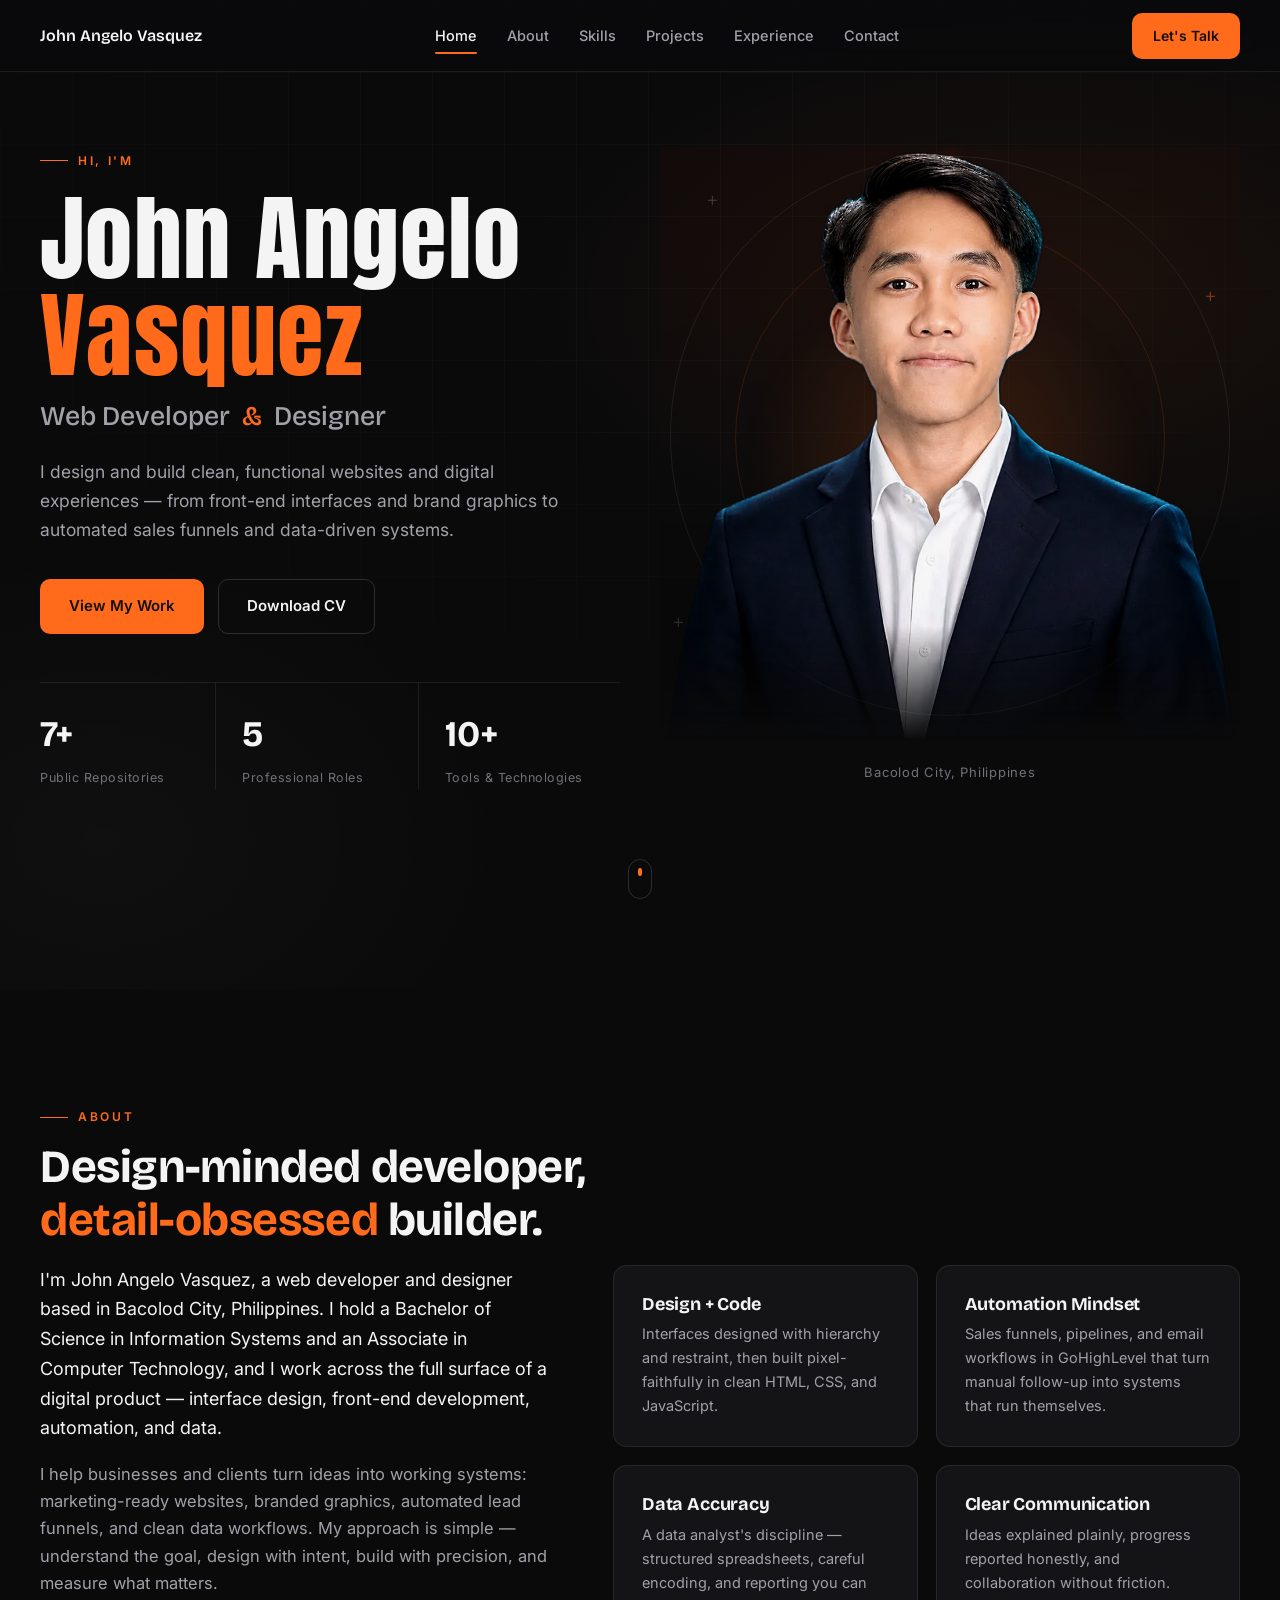
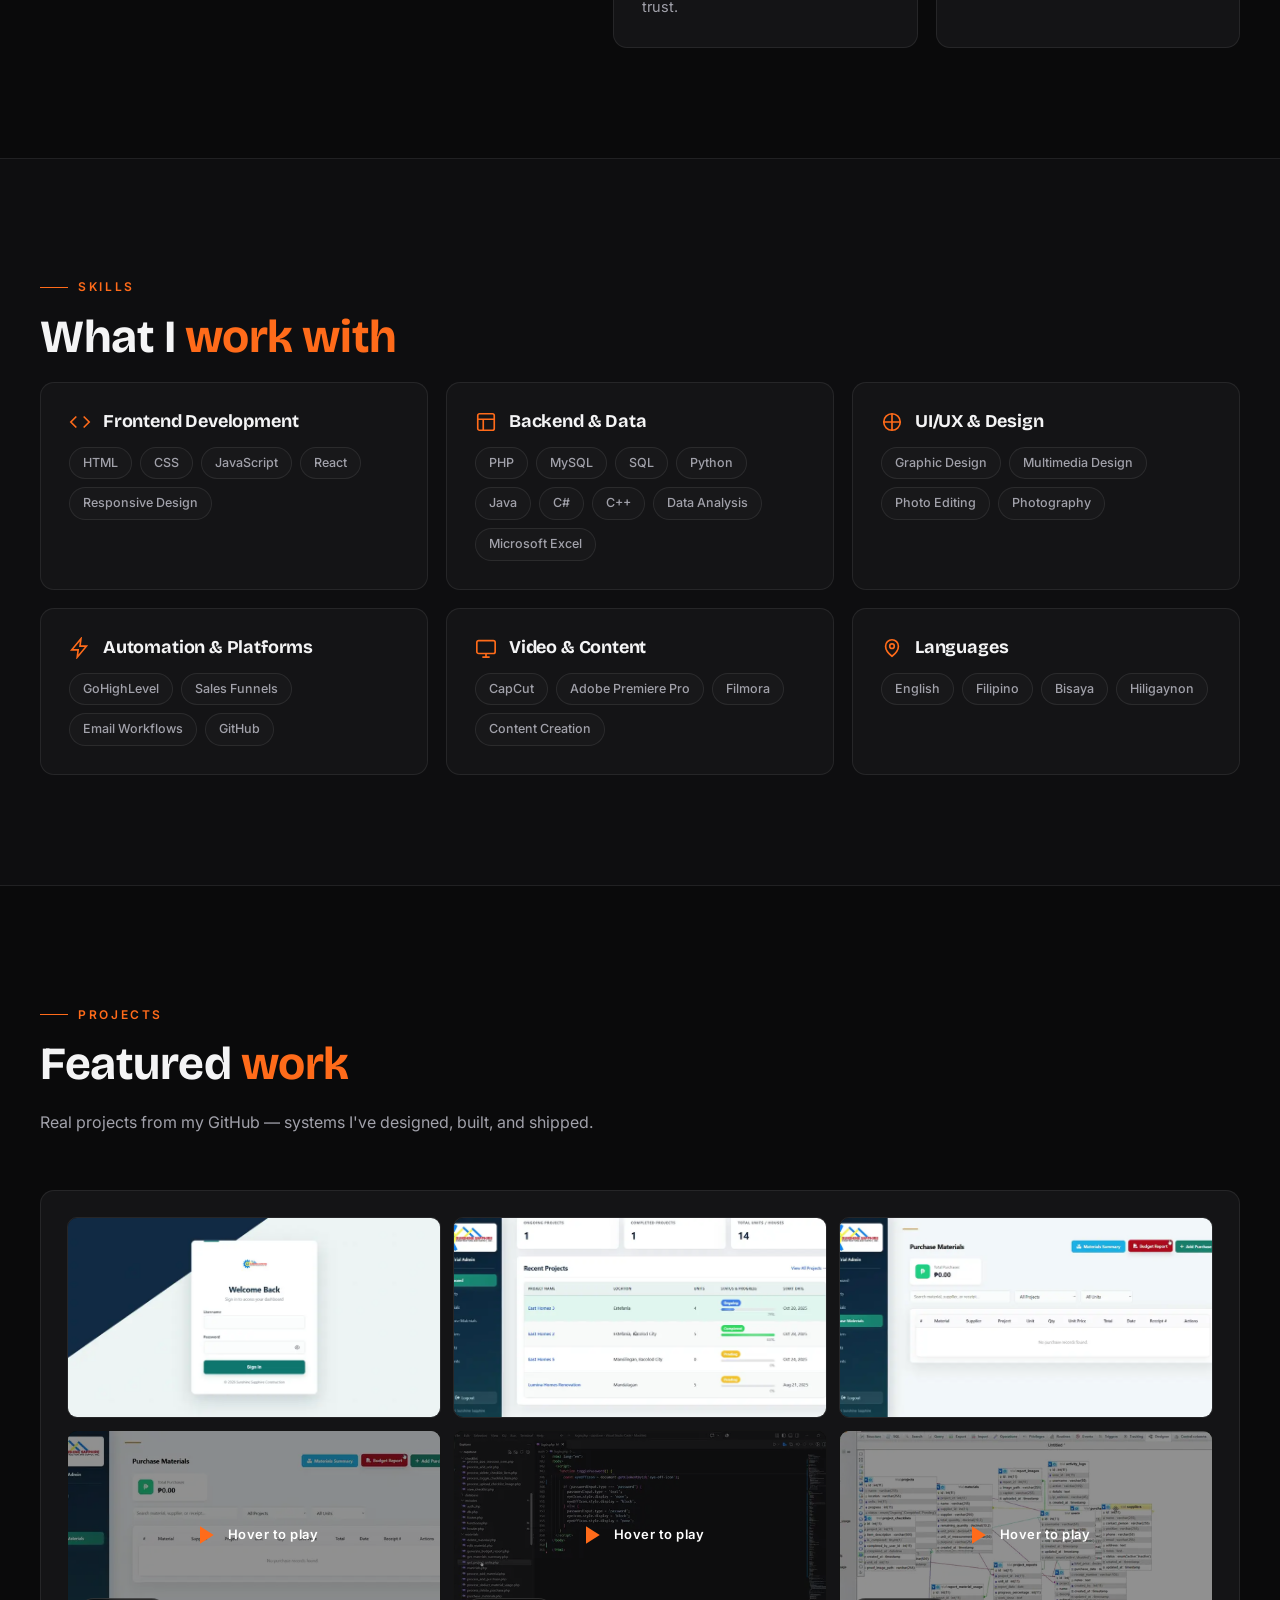
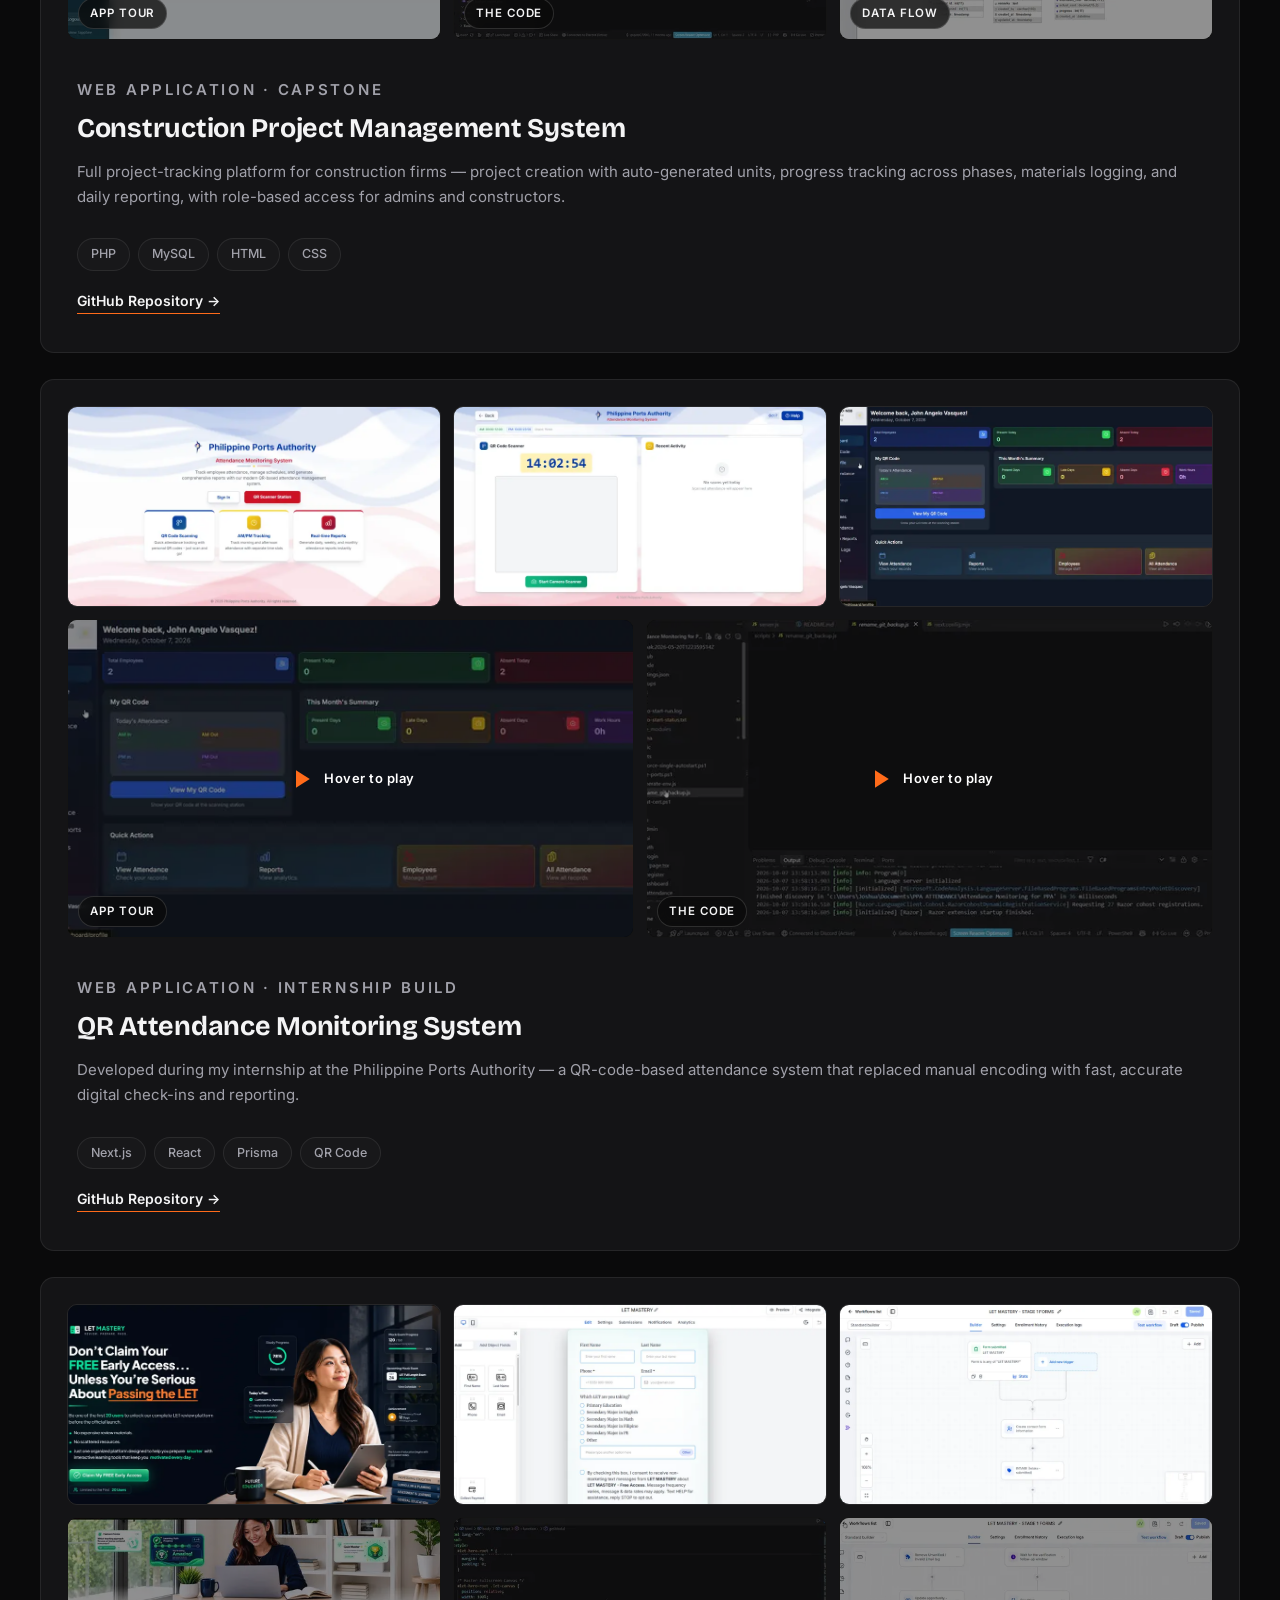
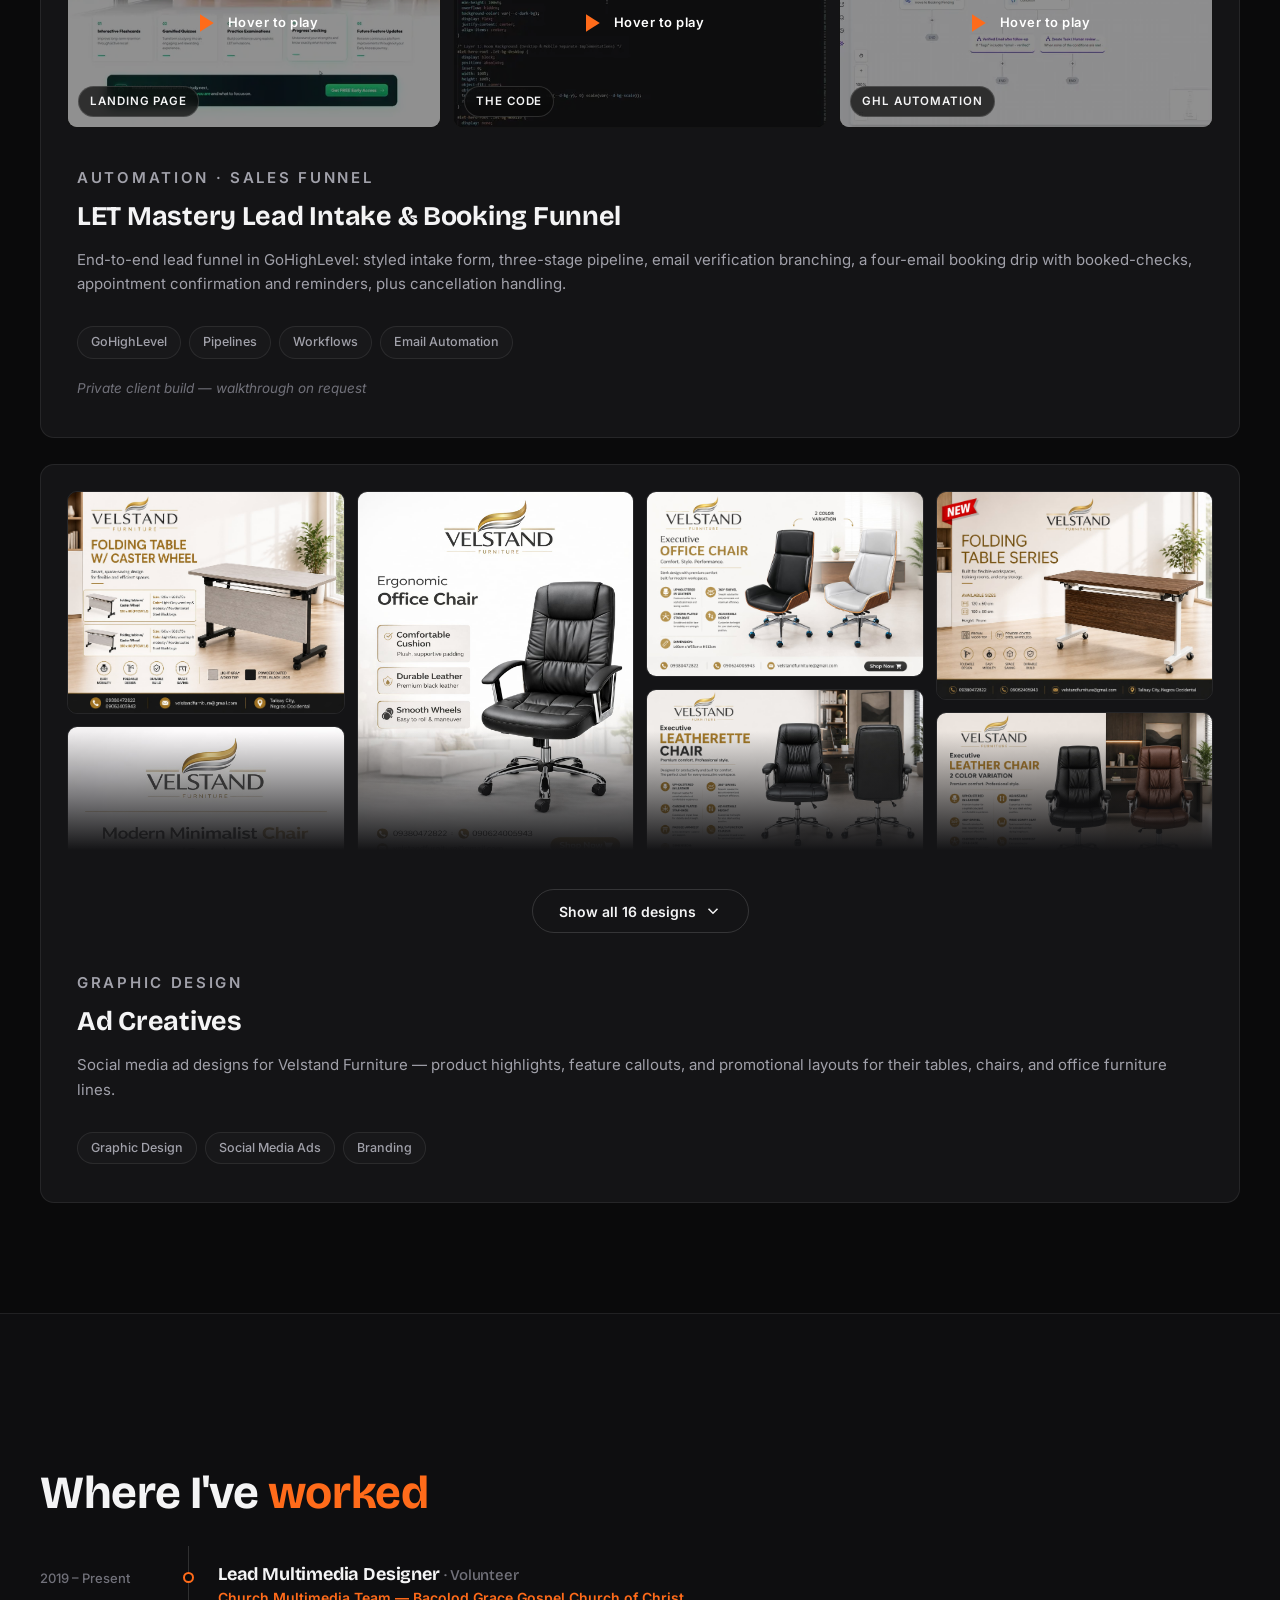
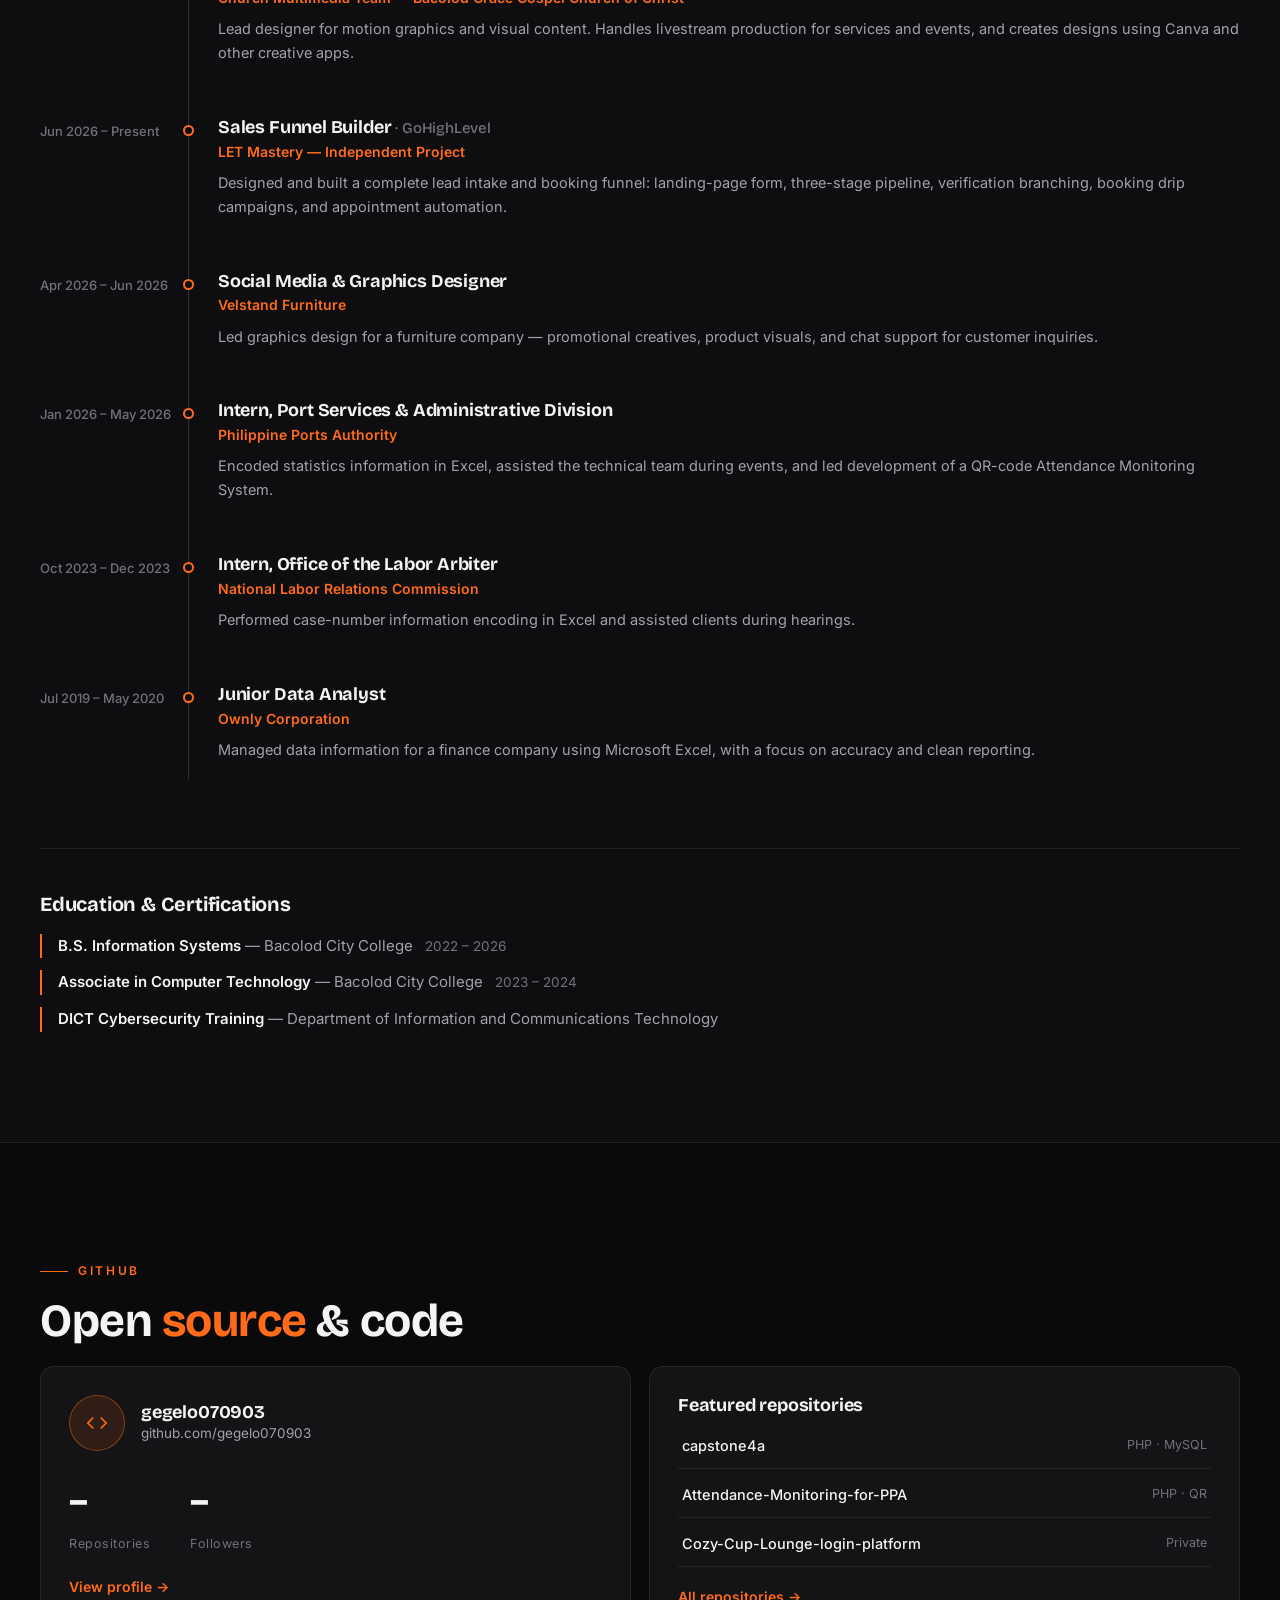
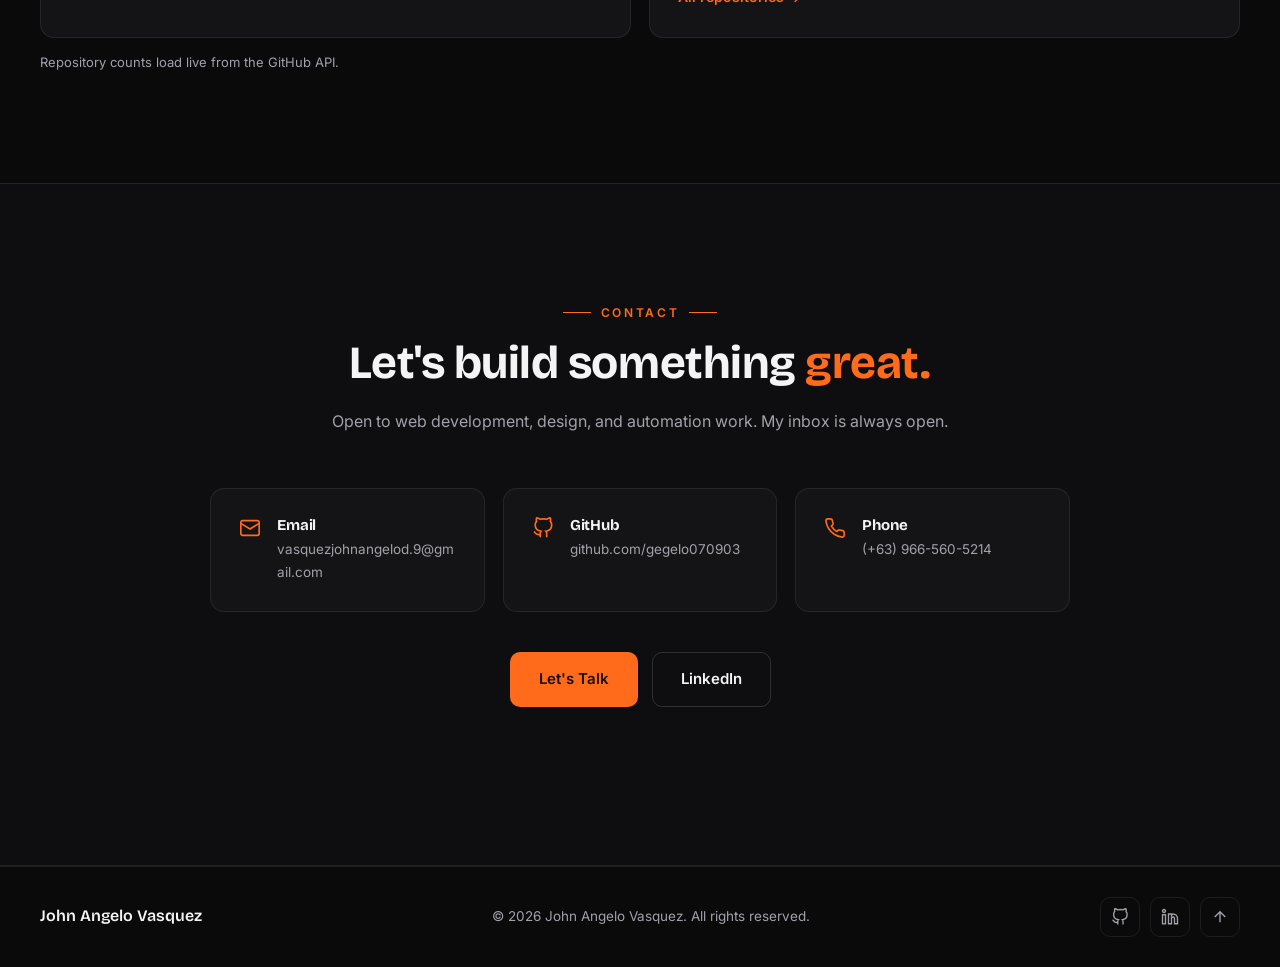
==== commit 48f18866: "Add programming languages to Skills: React (Frontend), SQL/Python/Java/C#/C++ (Backend & Data)" ====
--- a/index.html
+++ b/index.html
@@ -146,7 +146,7 @@
               <h3>Frontend Development</h3>
             </div>
             <ul class="tags">
-              <li>HTML</li><li>CSS</li><li>JavaScript</li><li>Responsive Design</li>
+              <li>HTML</li><li>CSS</li><li>JavaScript</li><li>React</li><li>Responsive Design</li>
             </ul>
           </article>
           <article class="card reveal">
@@ -155,7 +155,7 @@
               <h3>Backend &amp; Data</h3>
             </div>
             <ul class="tags">
-              <li>PHP</li><li>MySQL</li><li>Data Analysis</li><li>Microsoft Excel</li>
+              <li>PHP</li><li>MySQL</li><li>SQL</li><li>Python</li><li>Java</li><li>C#</li><li>C++</li><li>Data Analysis</li><li>Microsoft Excel</li>
             </ul>
           </article>
           <article class="card reveal">
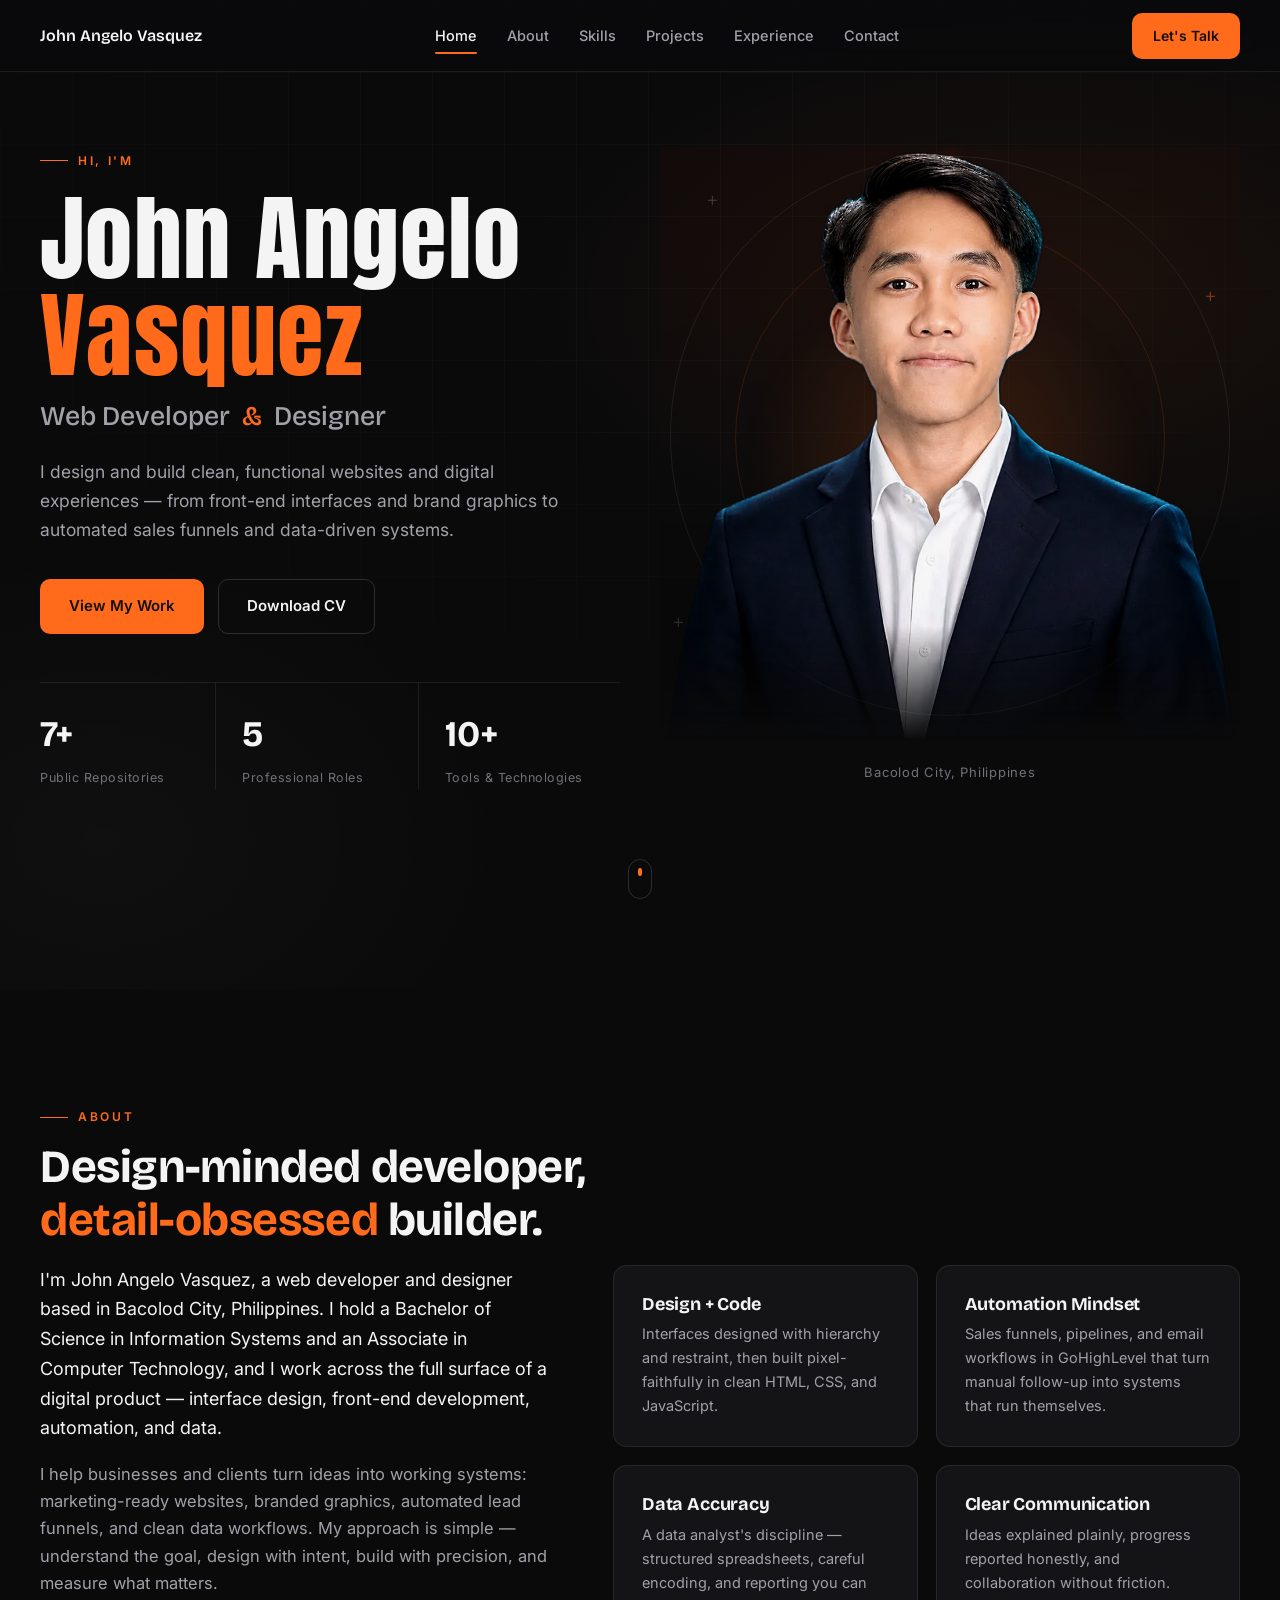
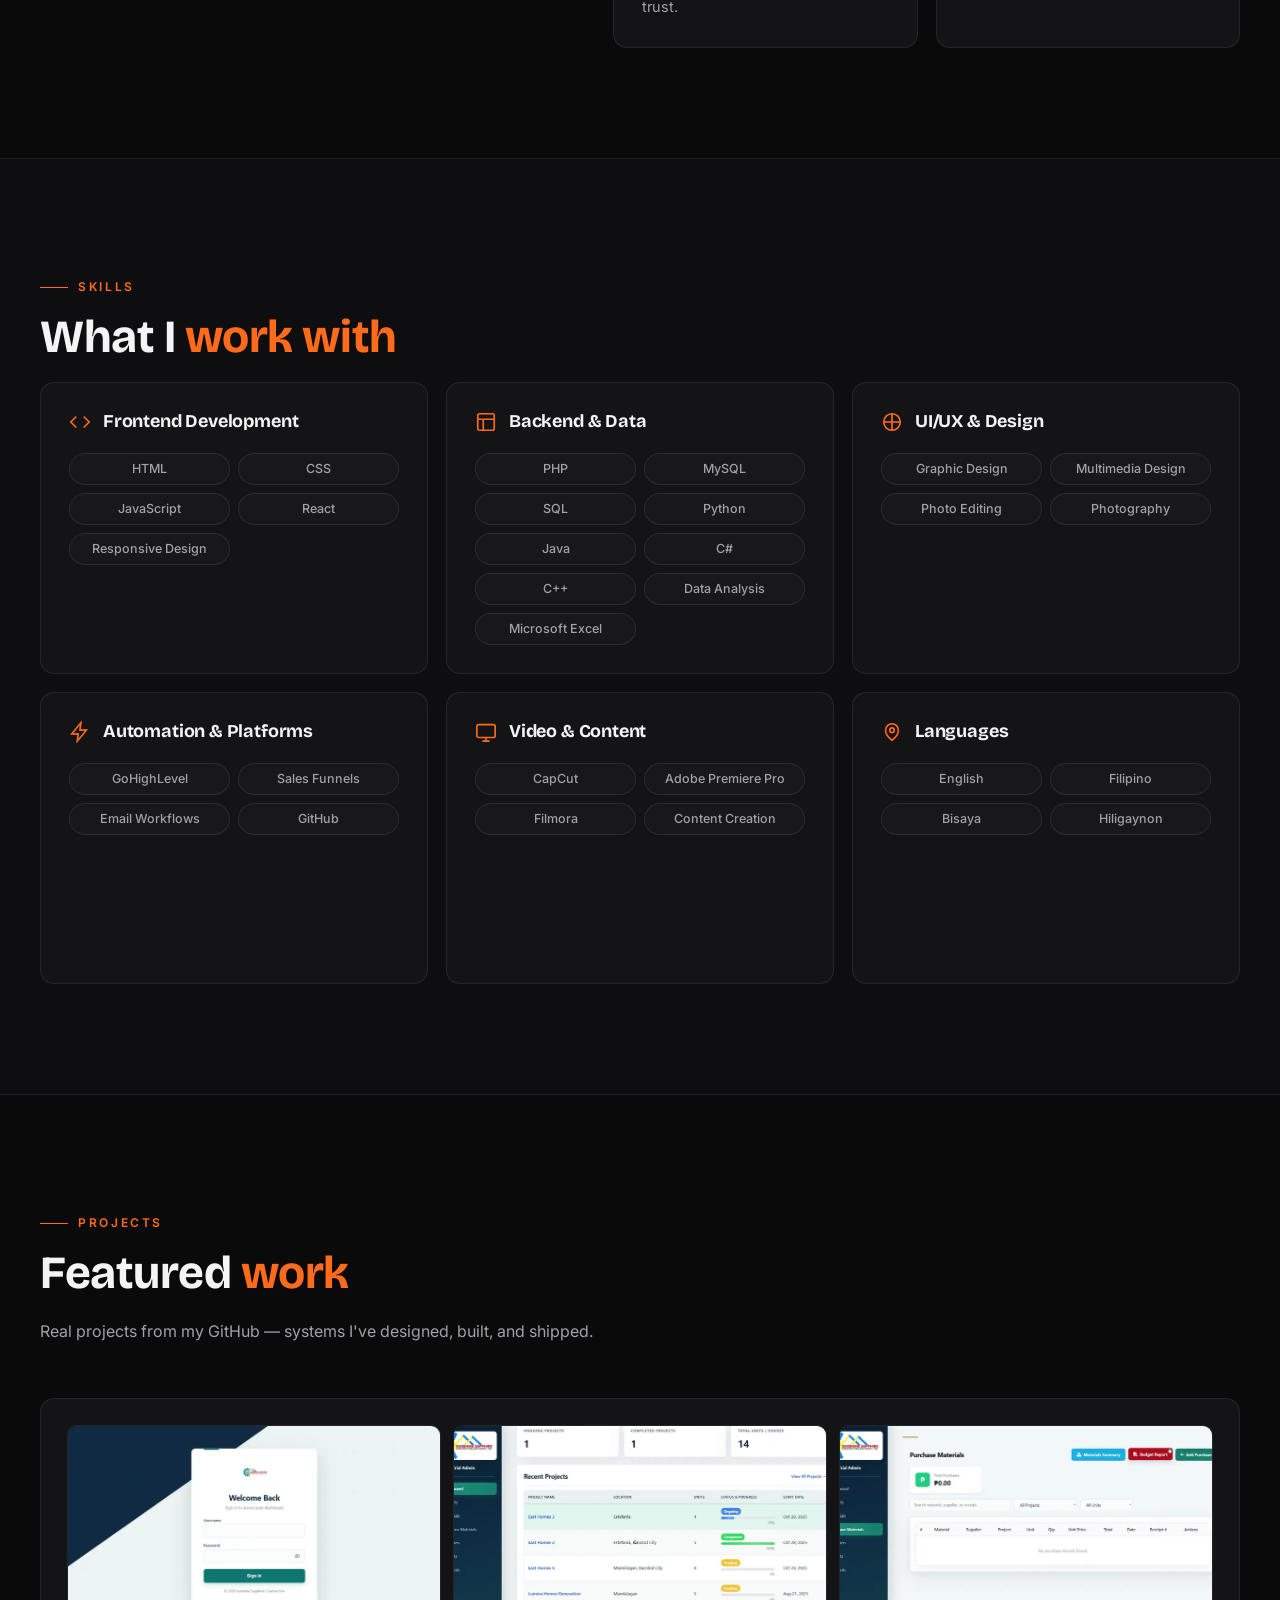
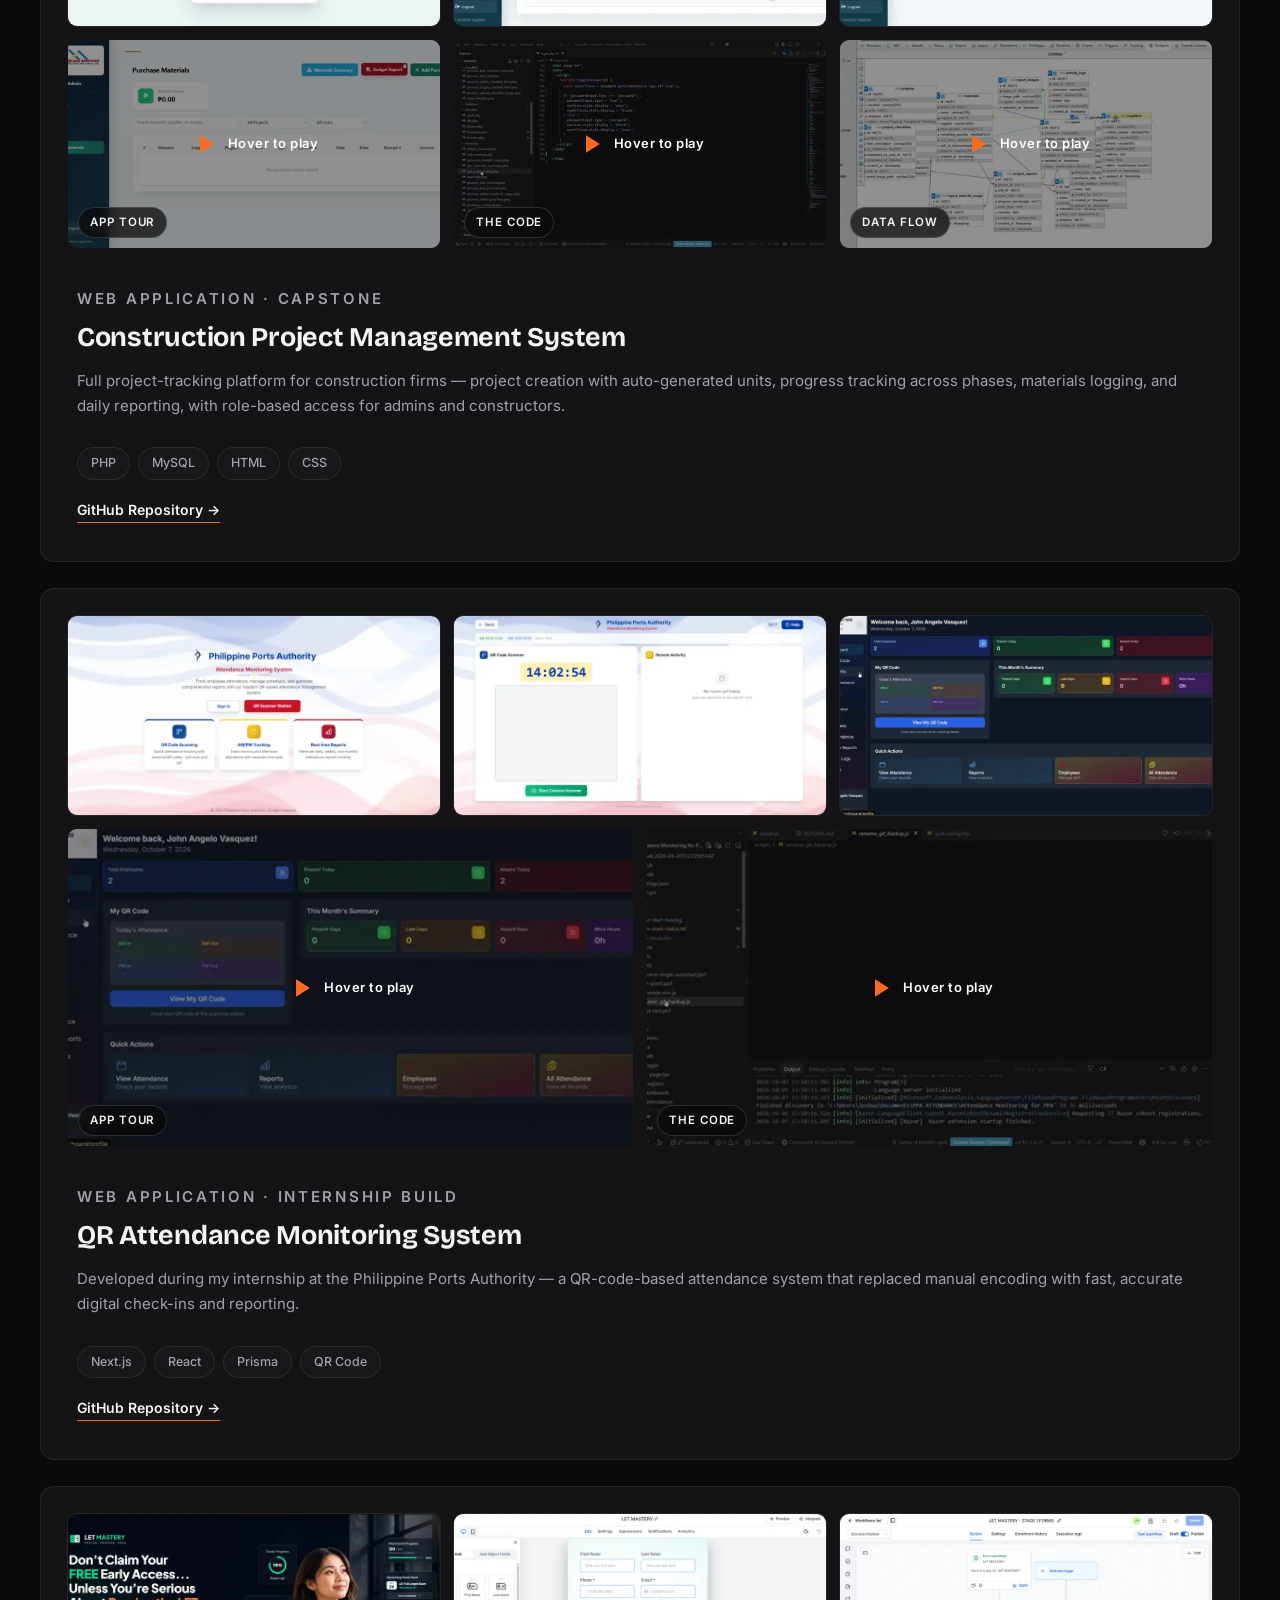
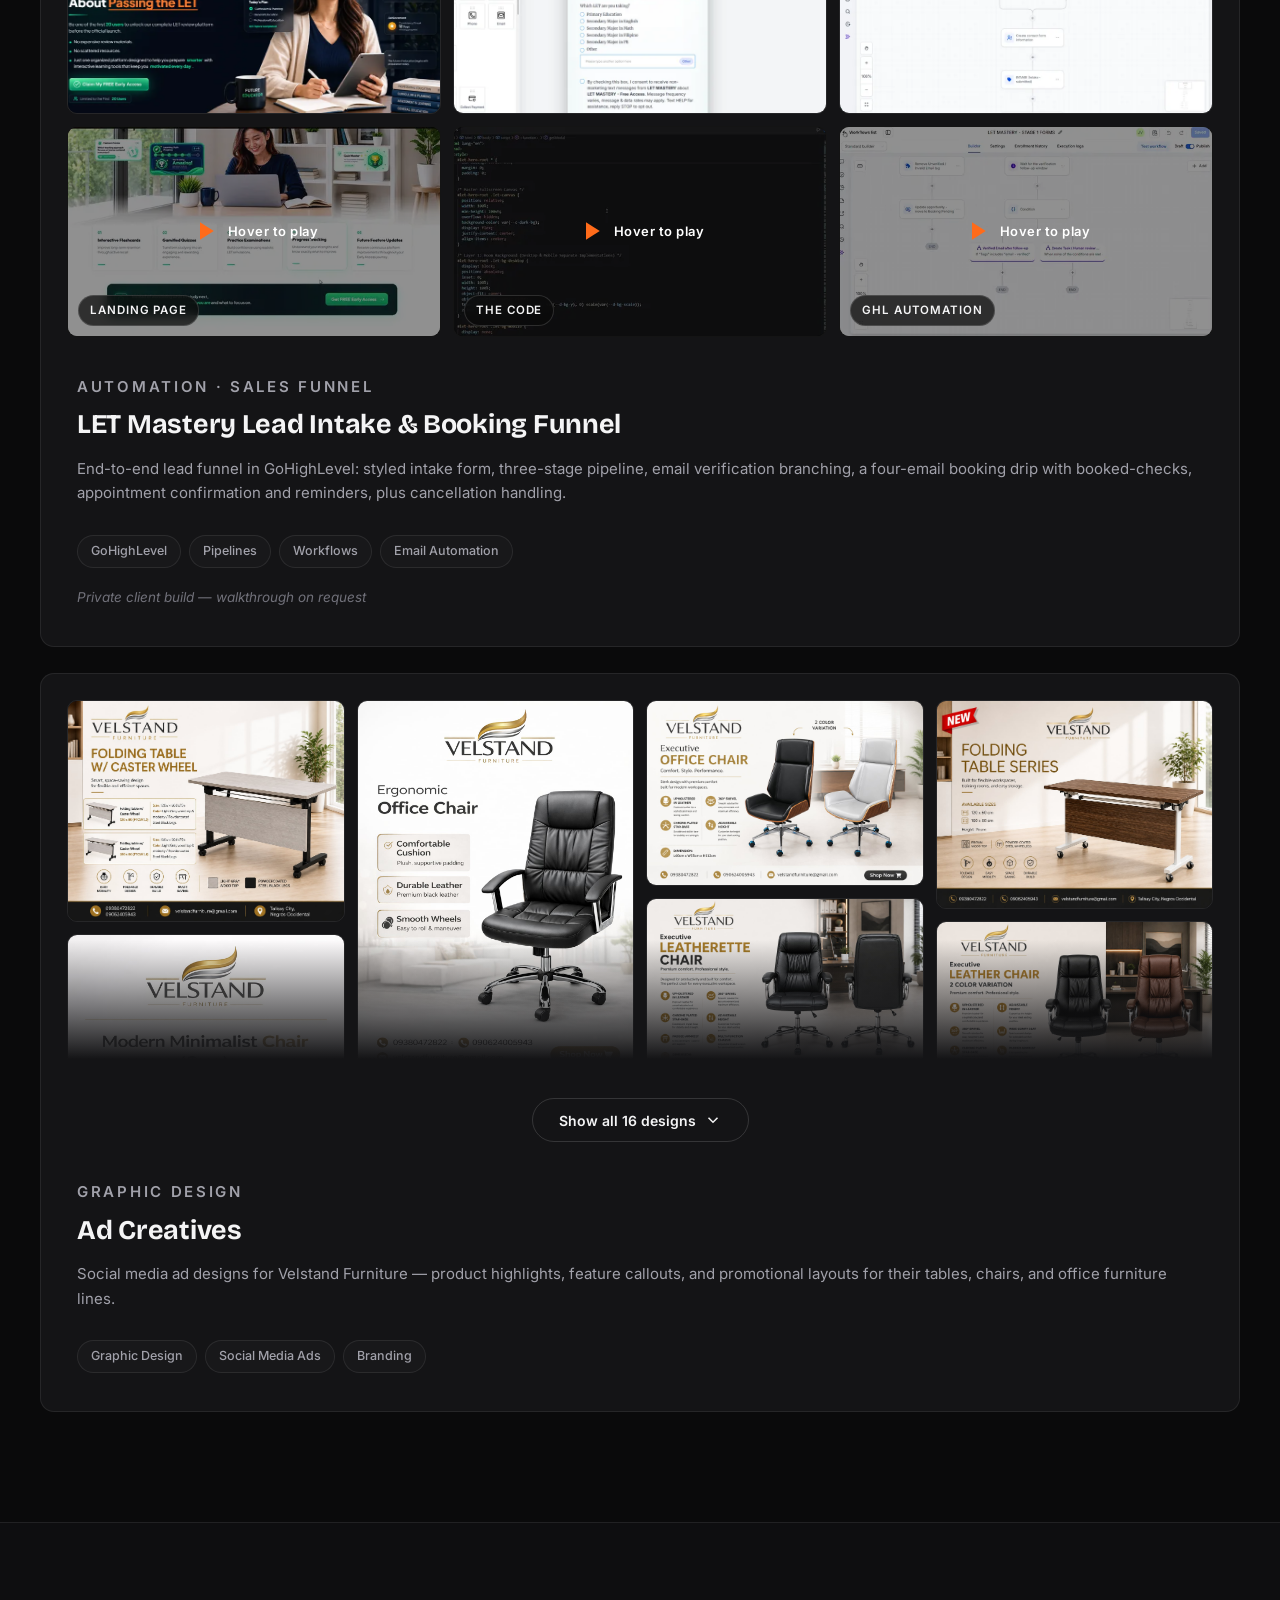
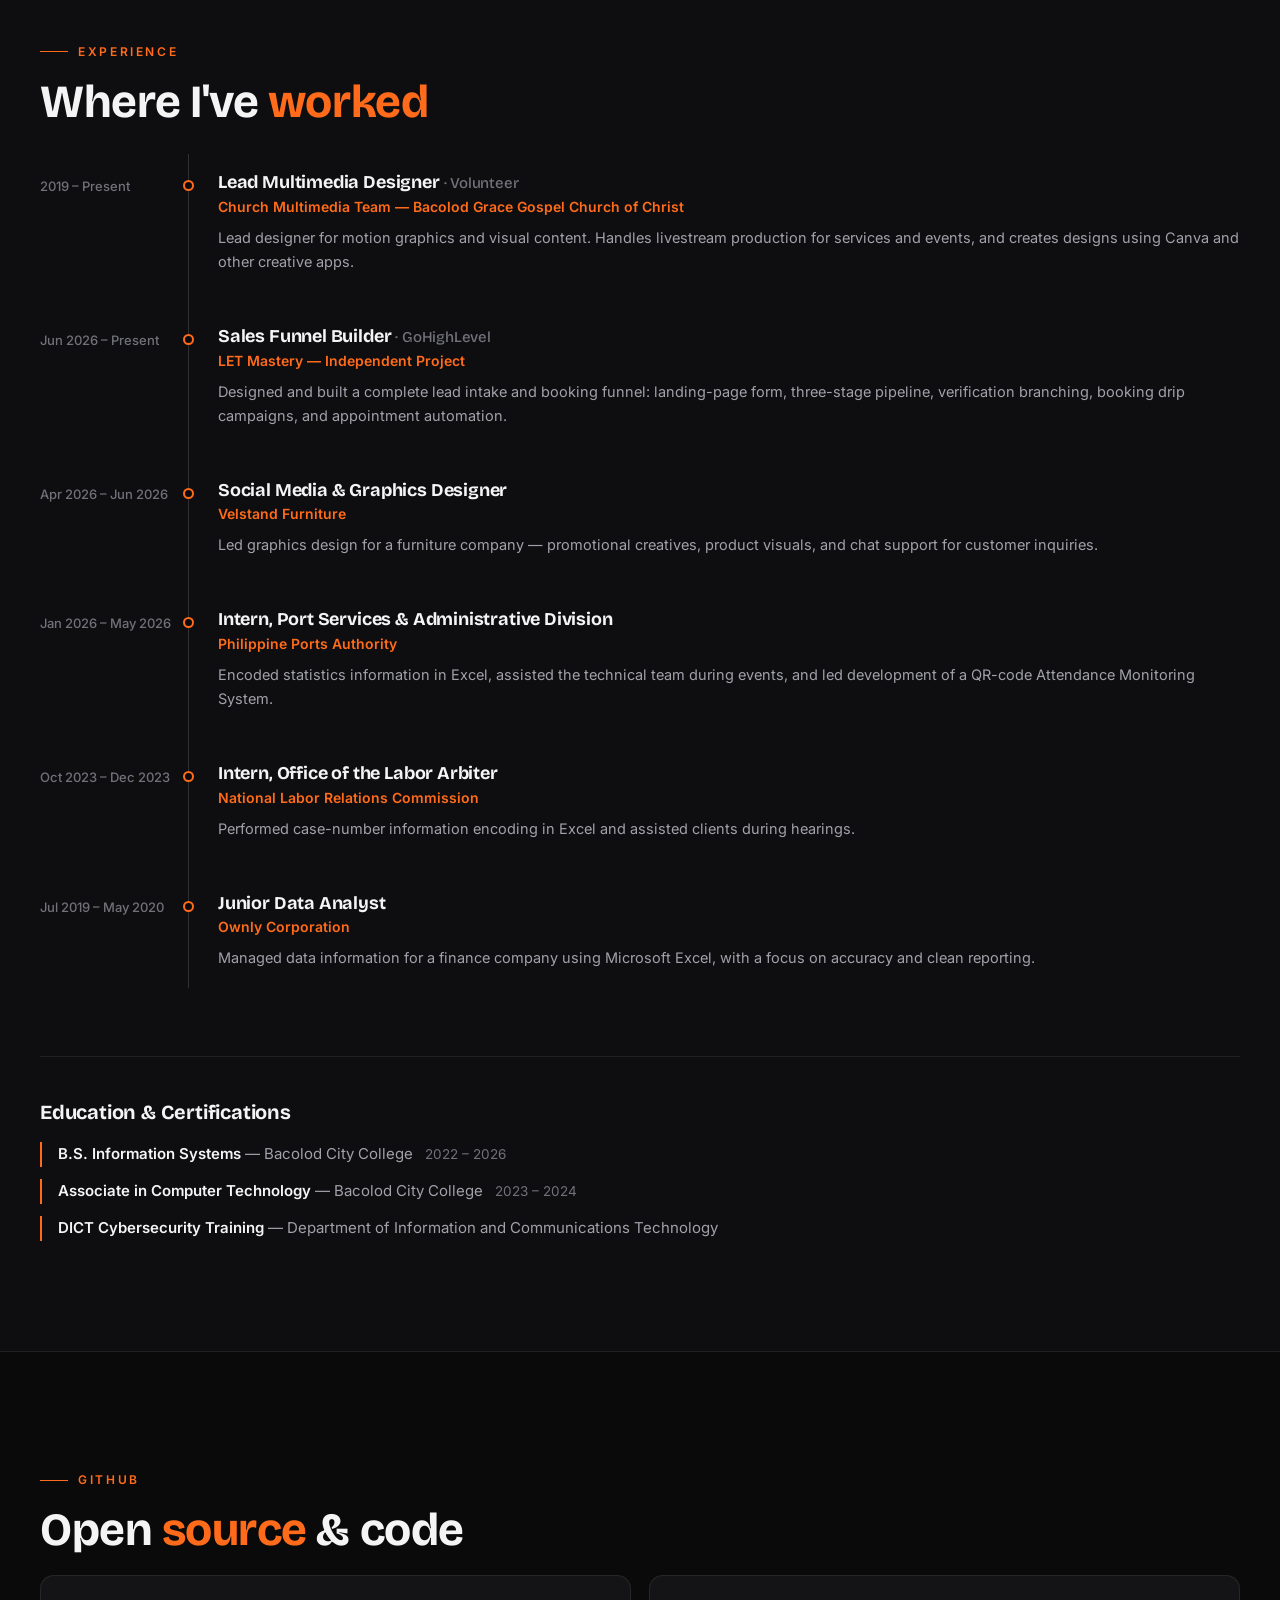
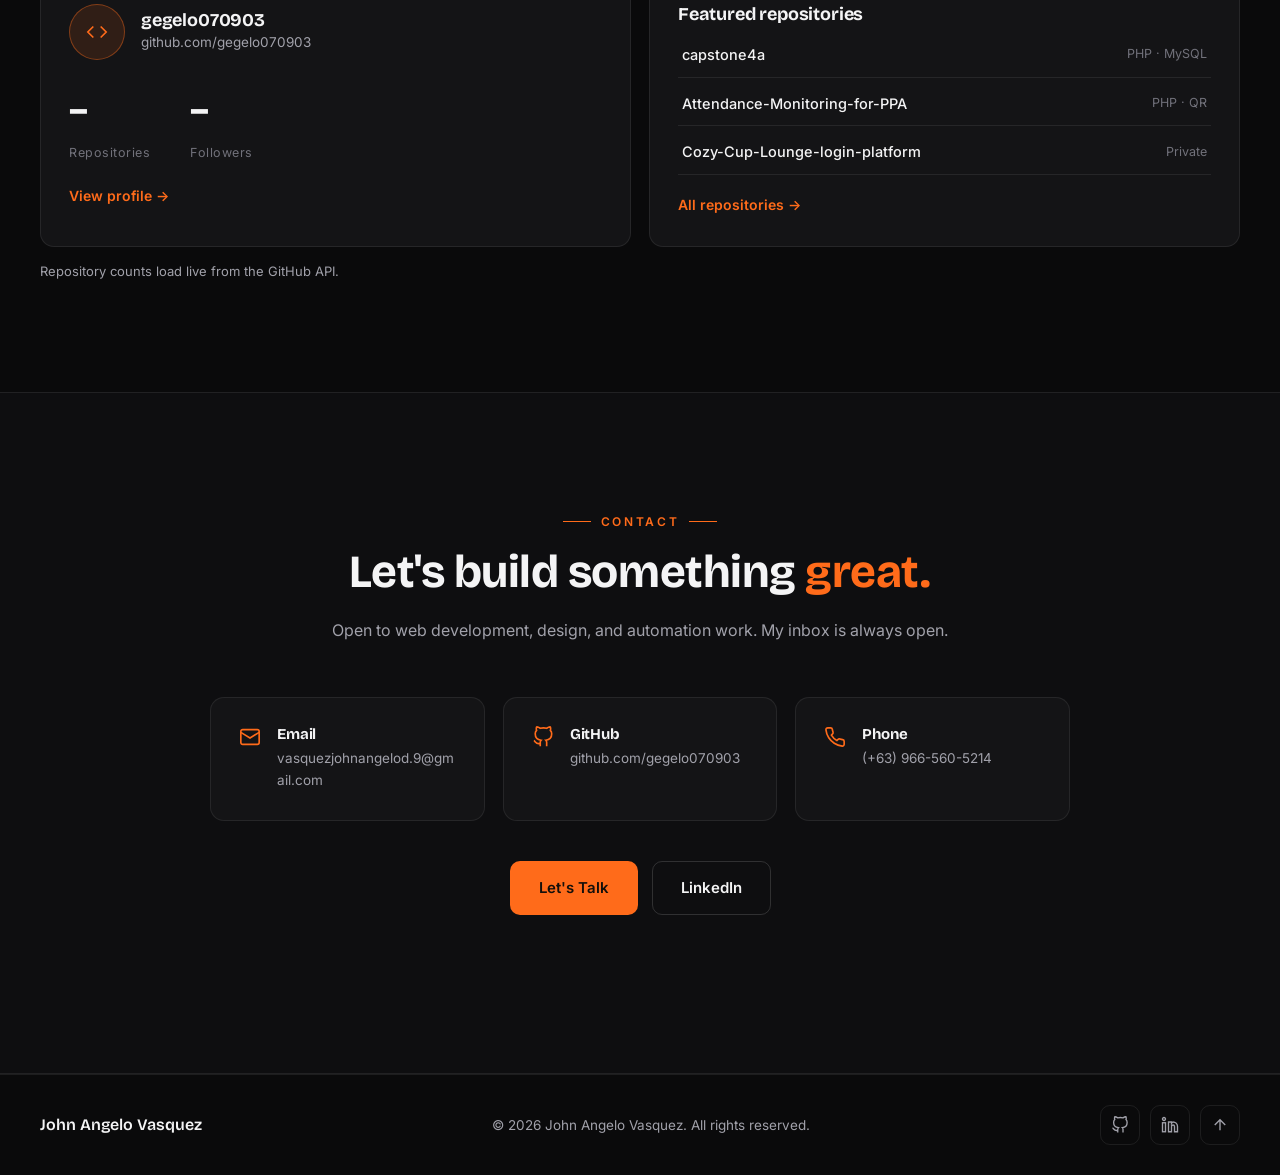
==== commit 613ce6b1: "Bump stylesheet to v4 for uniform Skills style" ====
--- a/index.html
+++ b/index.html
@@ -11,7 +11,7 @@
   <link rel="preconnect" href="https://fonts.googleapis.com">
   <link rel="preconnect" href="https://fonts.gstatic.com" crossorigin>
   <link href="https://fonts.googleapis.com/css2?family=Bricolage+Grotesque:opsz,wght@12..96,500..800&family=Inter:wght@400;500;600&display=swap" rel="stylesheet">
-  <link rel="stylesheet" href="assets/css/main.css?v=3">
+  <link rel="stylesheet" href="assets/css/main.css?v=4">
 </head>
 <body>
 
--- a/assets/css/main.css
+++ b/assets/css/main.css
@@ -246,7 +246,10 @@
 .about-cards { display: grid; grid-template-columns: 1fr 1fr; gap: 18px; }
 
 /* ---------- Skills ---------- */
-.skills-grid { display: grid; grid-template-columns: repeat(3, 1fr); gap: 18px; }
+.skills-grid { display: grid; grid-template-columns: repeat(3, 1fr); grid-auto-rows: 1fr; gap: 18px; }
+.skills-grid .card { height: 100%; display: flex; flex-direction: column; }
+.skills-grid .tags { display: grid; grid-template-columns: repeat(2, minmax(0, 1fr)); gap: 8px; width: 100%; }
+.skills-grid .tags li { width: 100%; min-height: 32px; display: flex; align-items: center; justify-content: center; text-align: center; padding: 5px 8px; line-height: 1.3; }
 .skill-head { display: flex; align-items: center; gap: 12px; margin-bottom: 6px; }
 .skill-head h3 { margin: 0; }
 
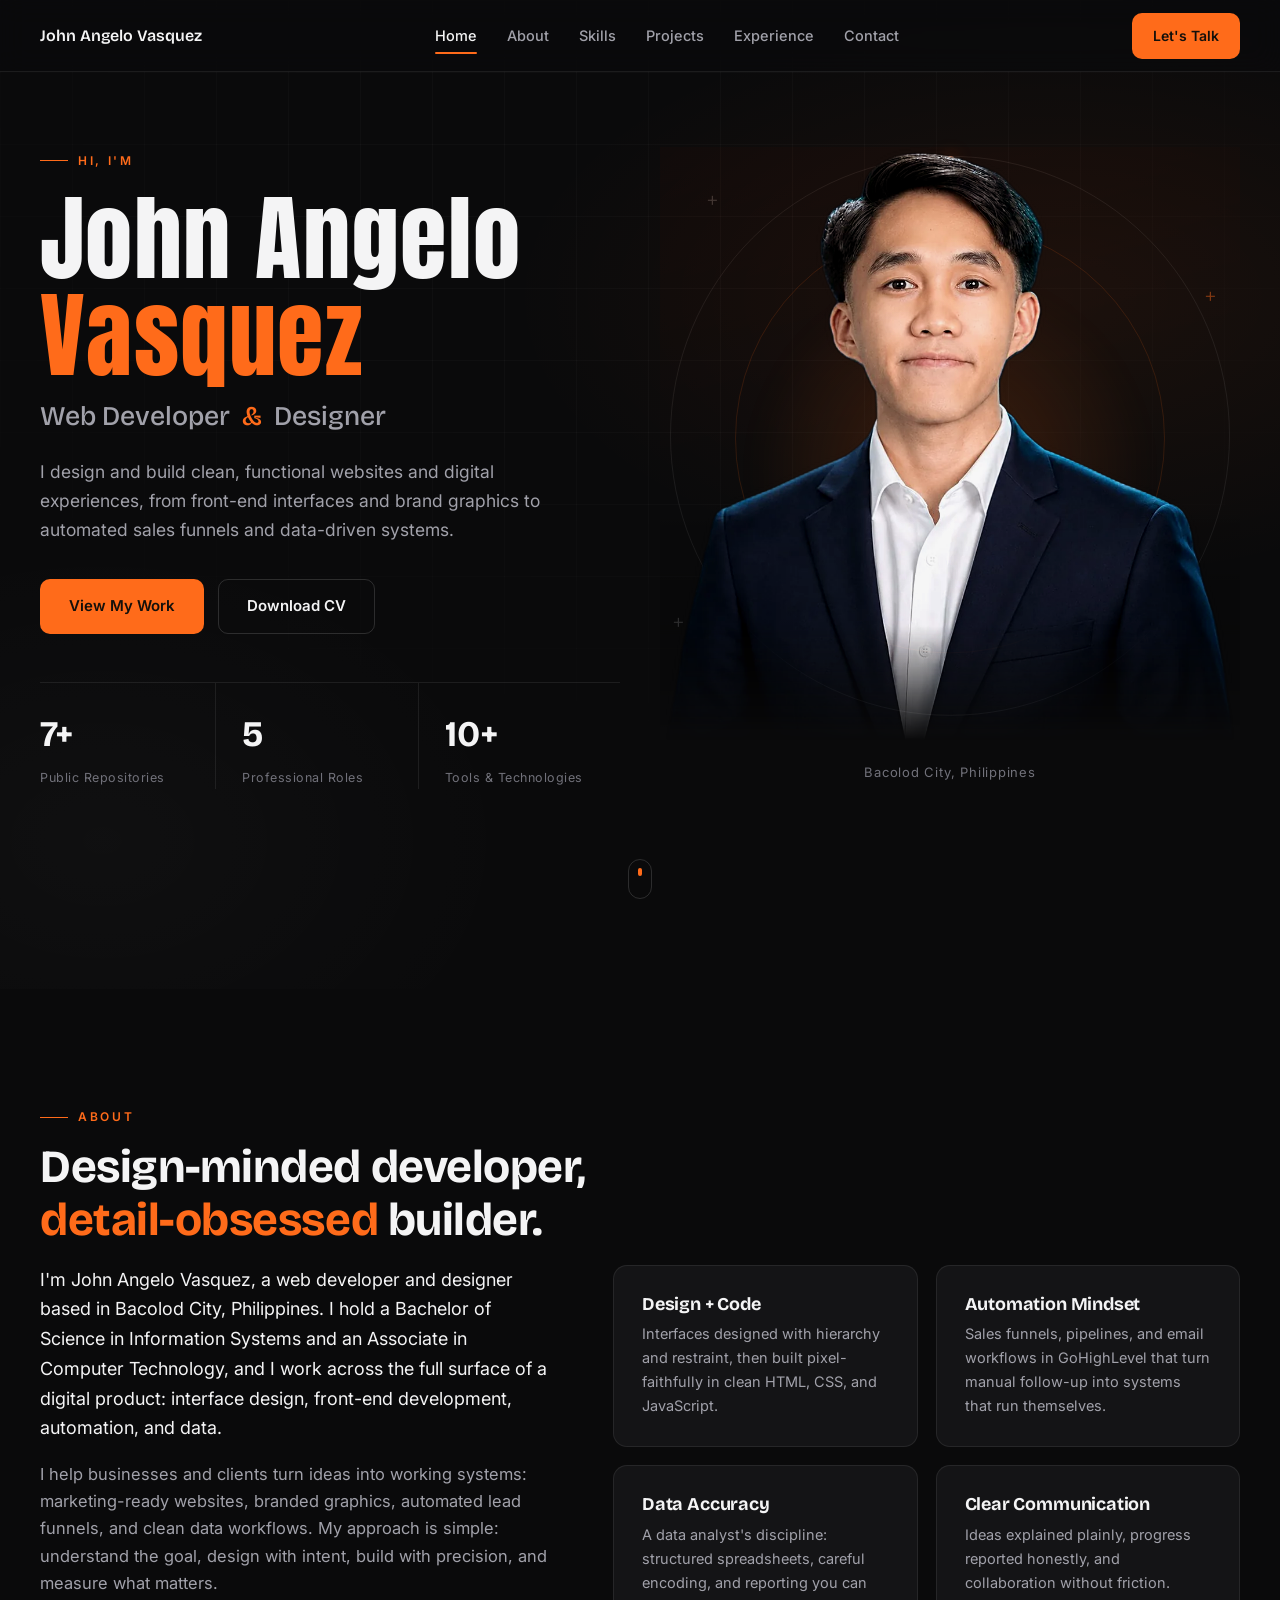
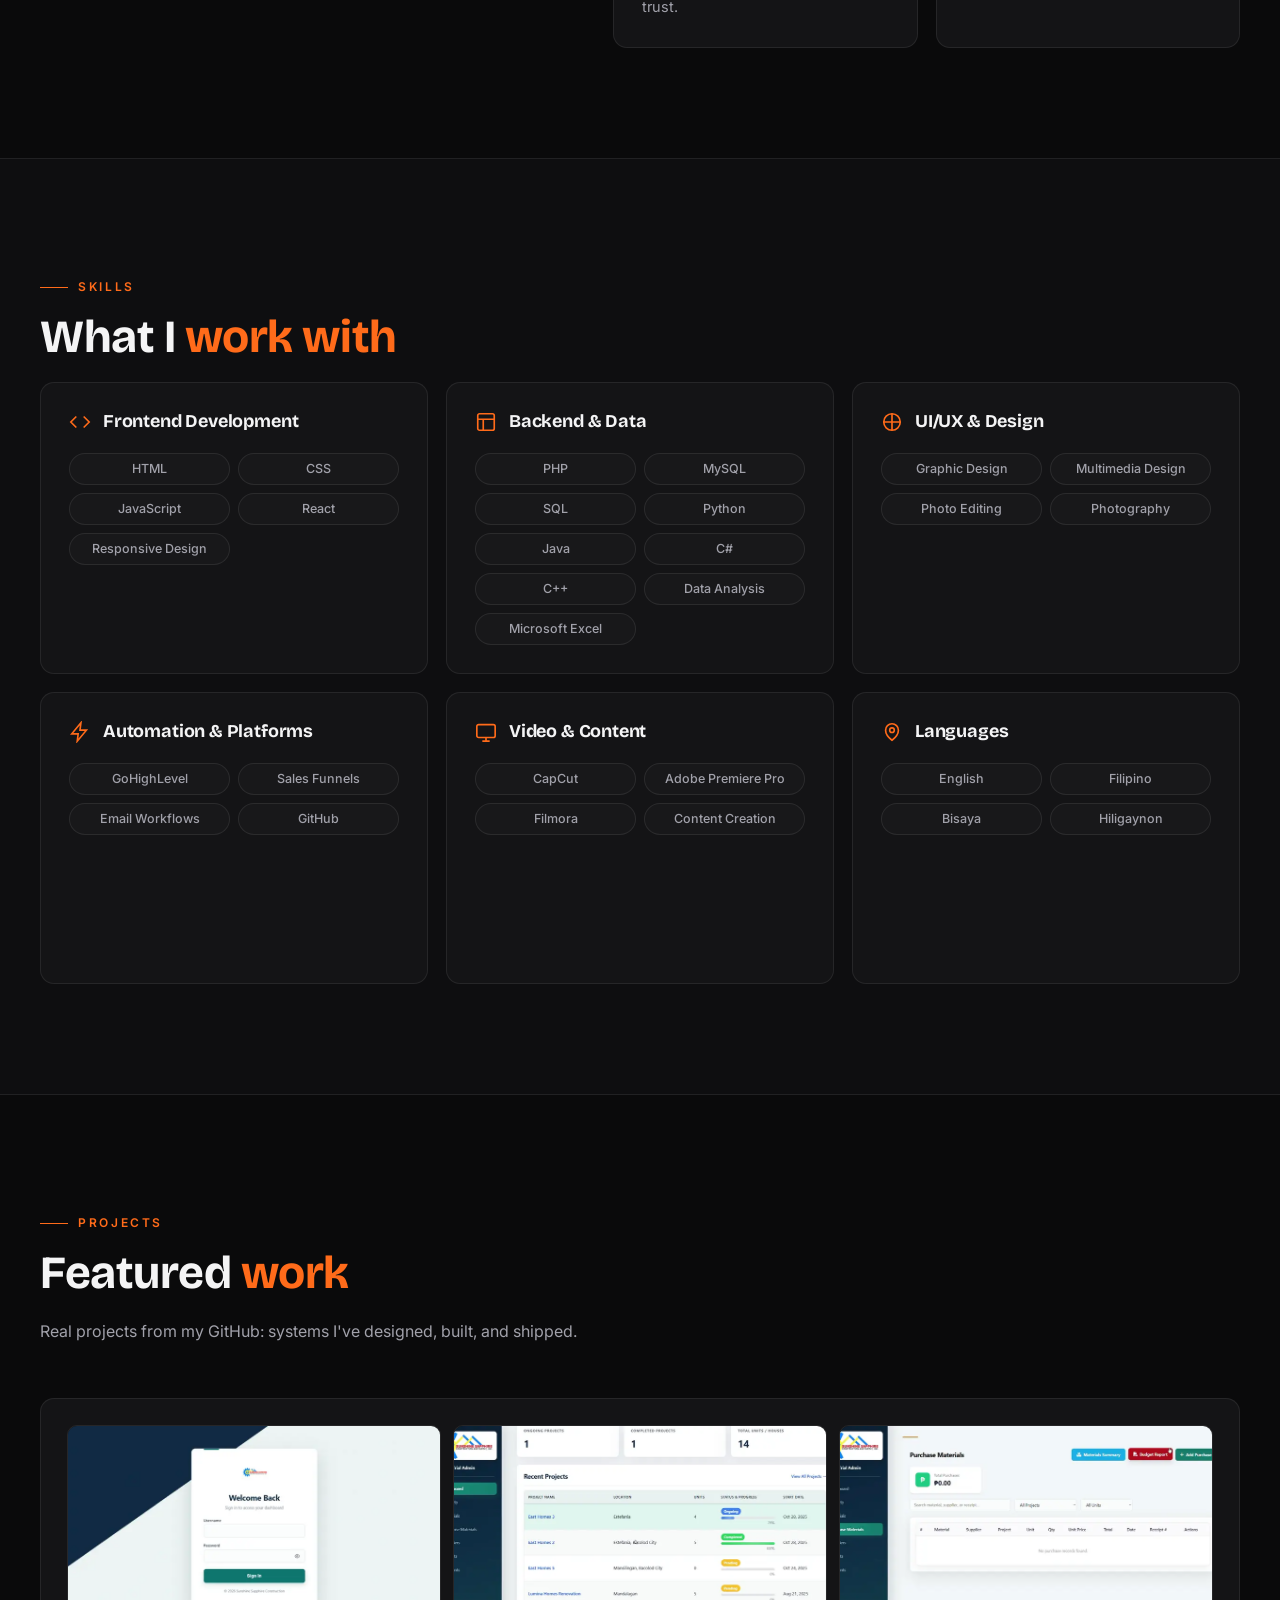
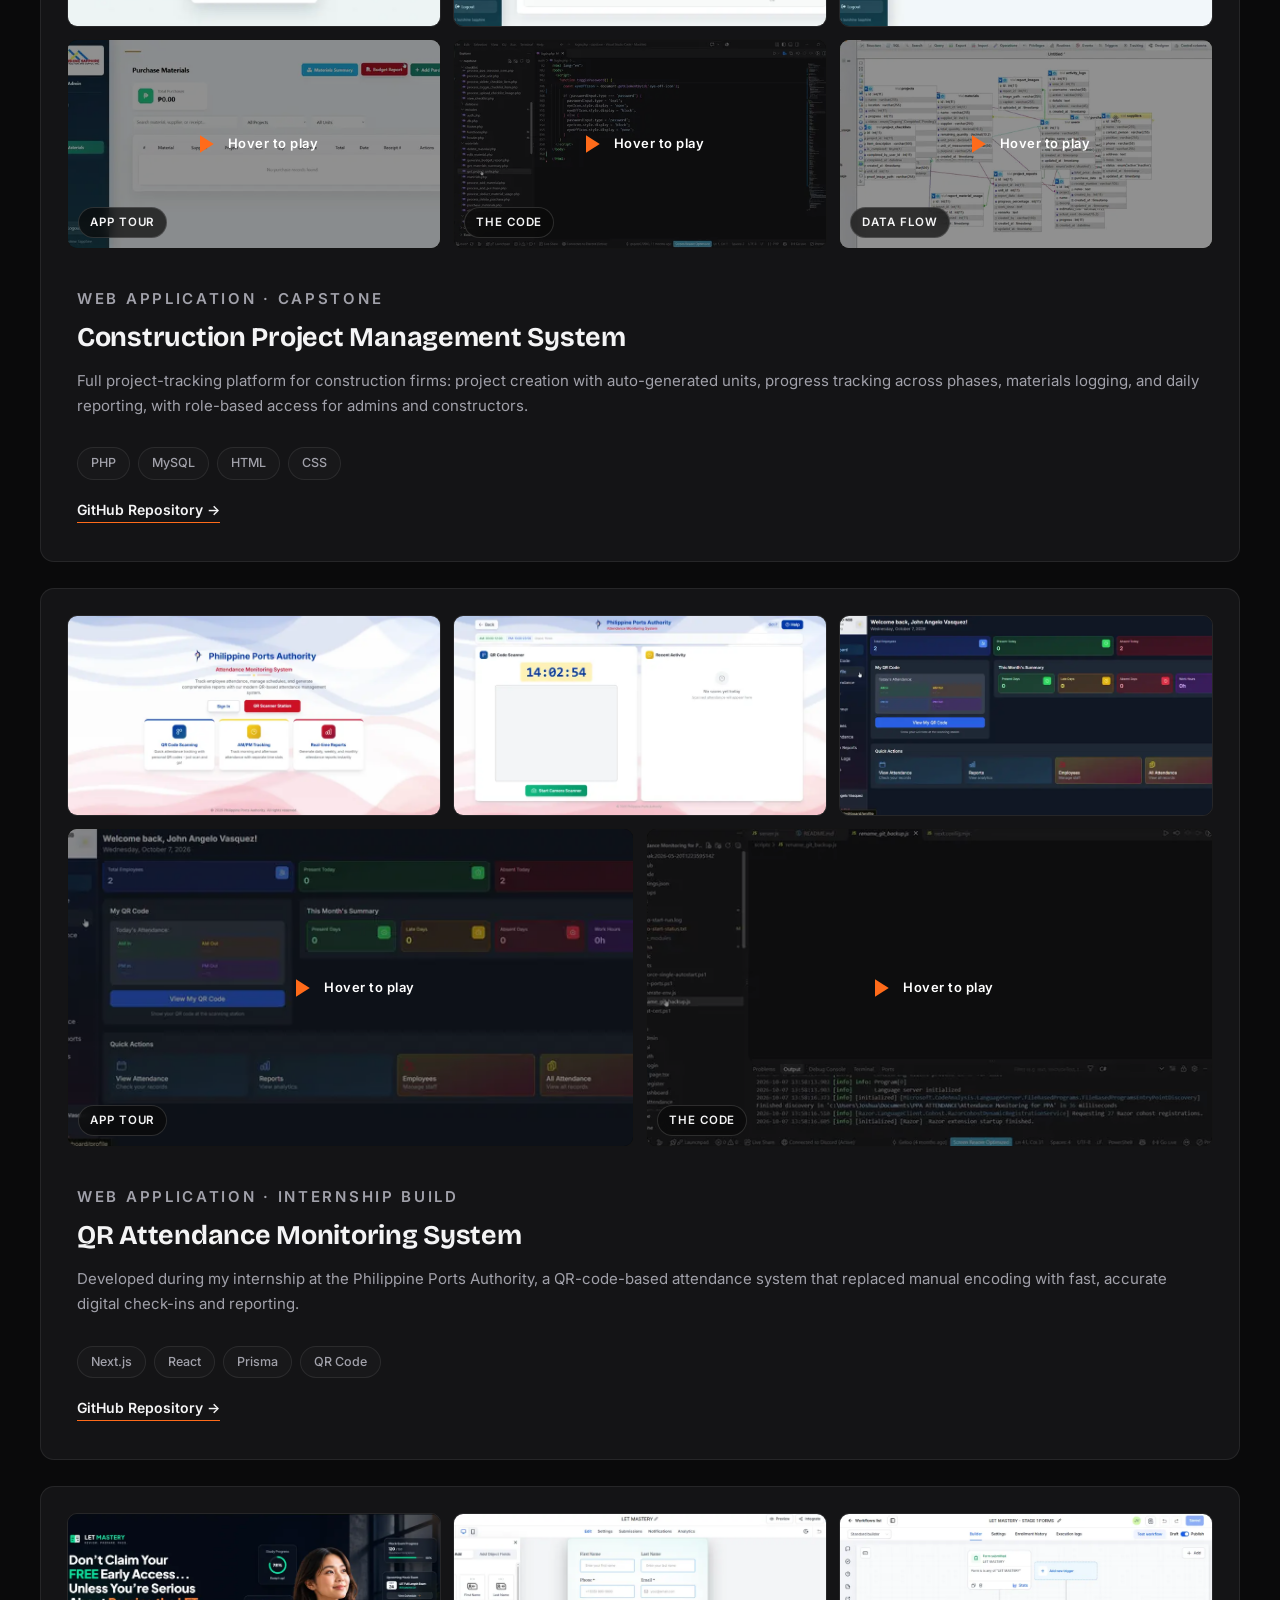
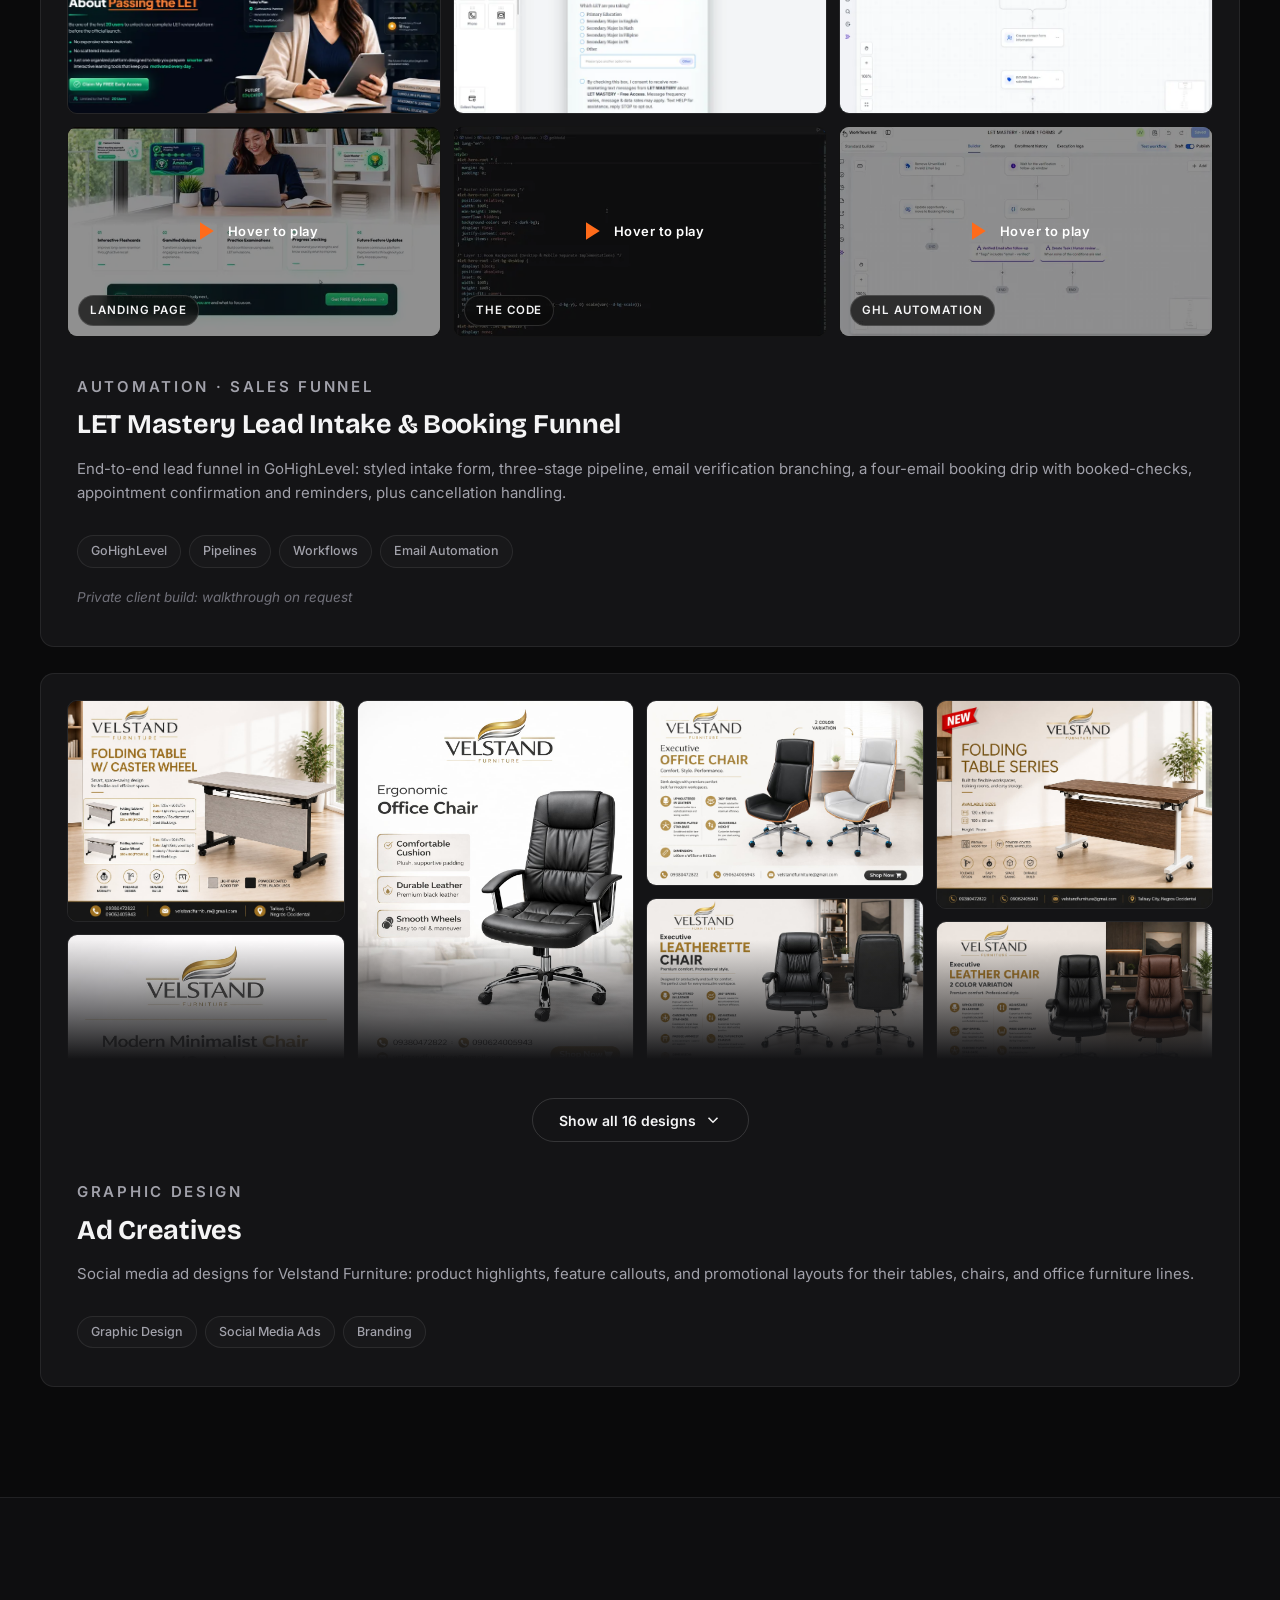
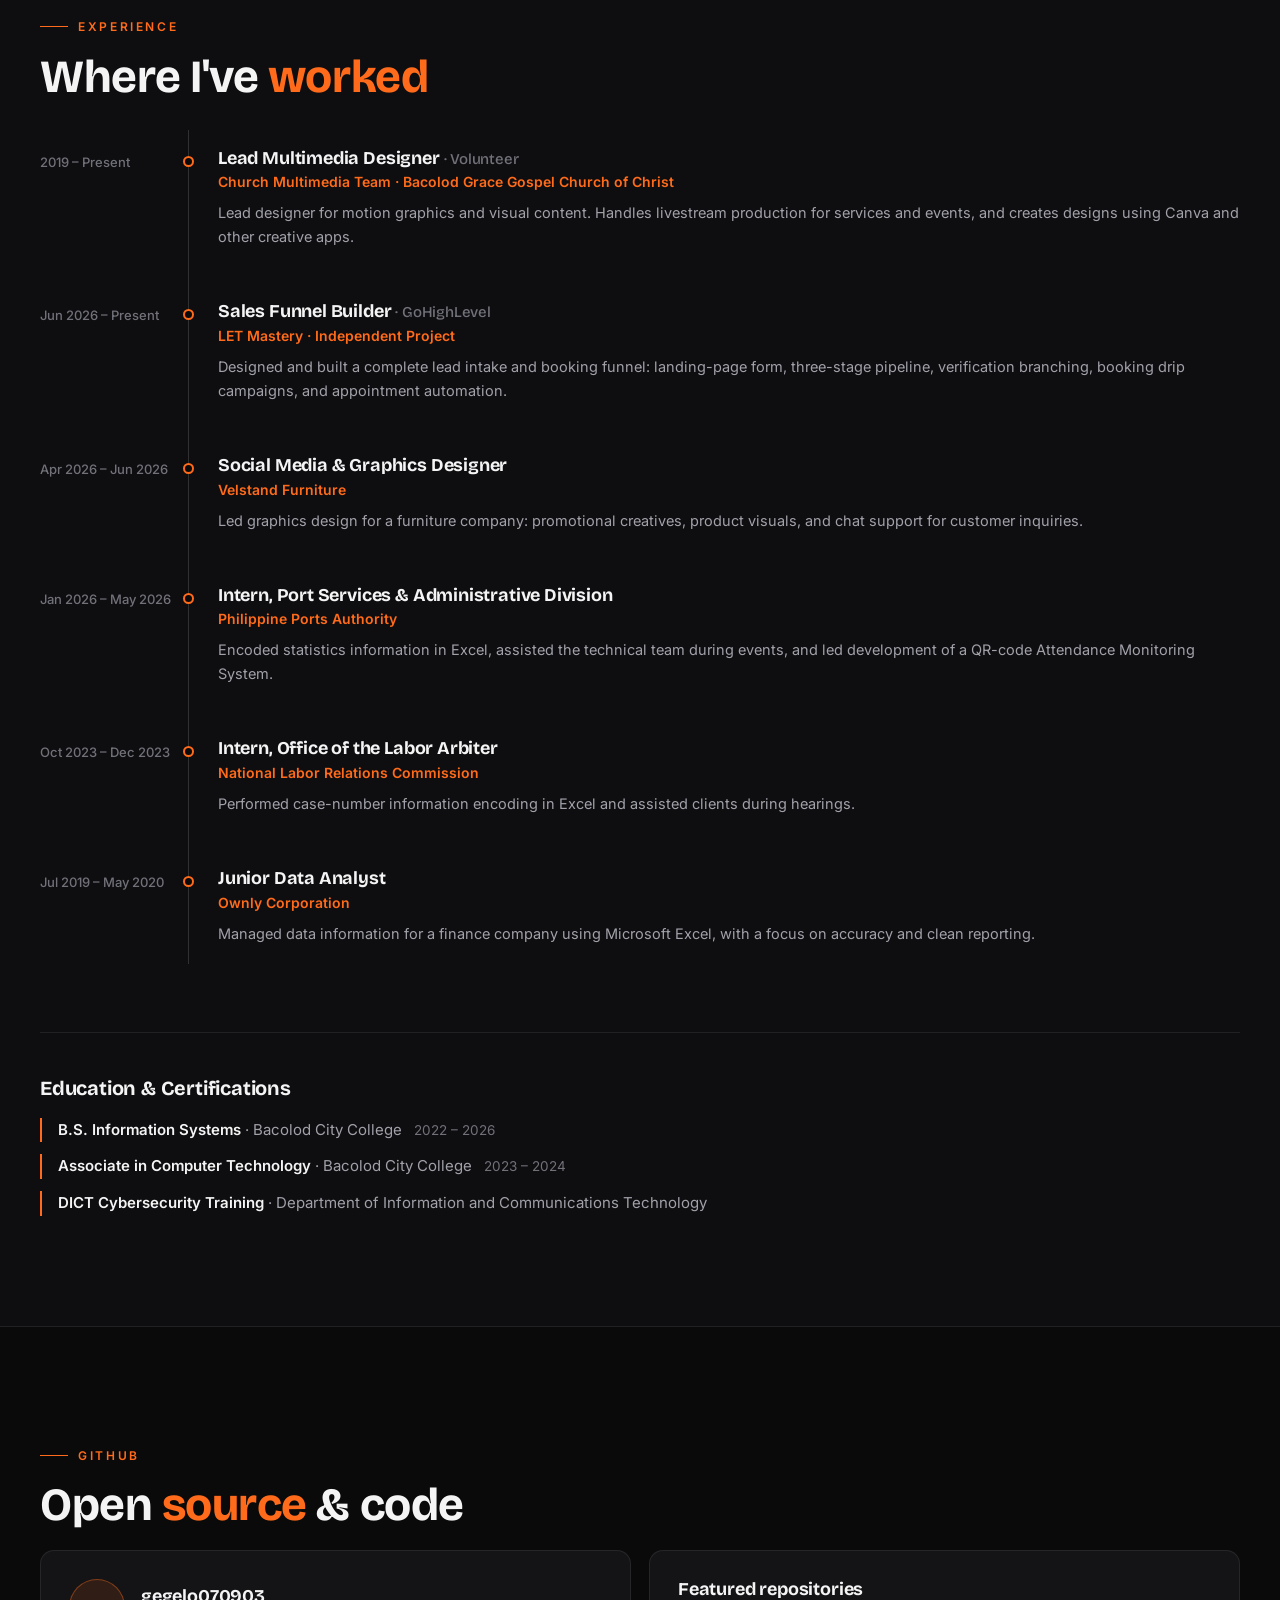
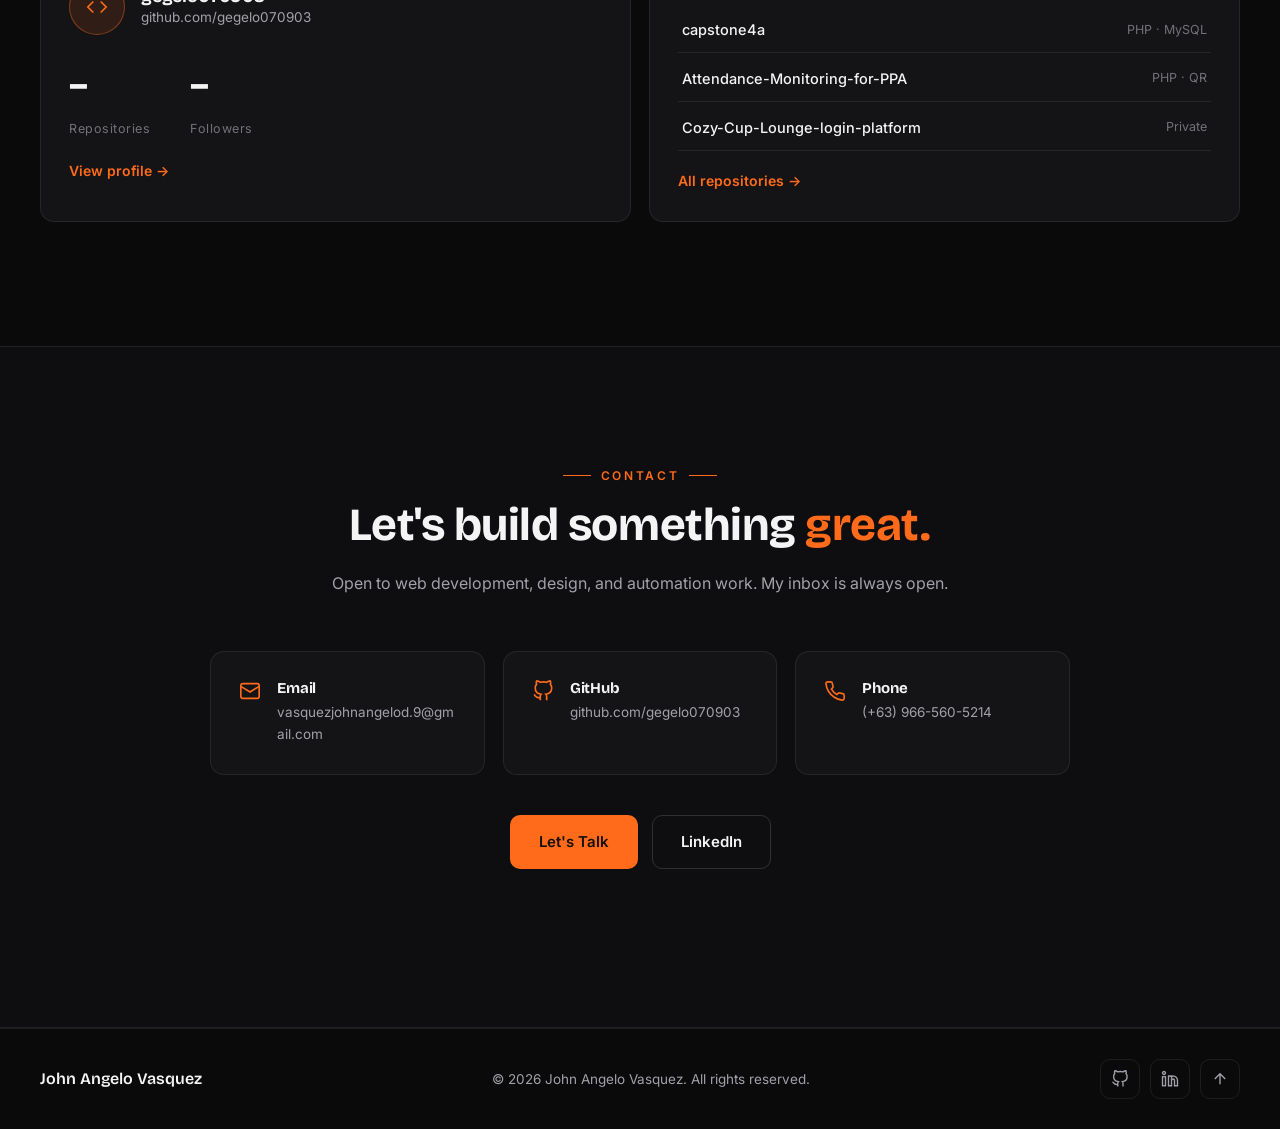
==== commit 67fdba9c: "Remove long dashes across the site and remove GitHub API note line" ====
--- a/index.html
+++ b/index.html
@@ -3,9 +3,9 @@
 <head>
   <meta charset="UTF-8">
   <meta name="viewport" content="width=device-width, initial-scale=1.0">
-  <title>John Angelo Vasquez — Web Developer &amp; Designer</title>
+  <title>John Angelo Vasquez | Web Developer &amp; Designer</title>
   <meta name="description" content="Portfolio of John Angelo Vasquez, a web developer and designer from Bacolod City, Philippines. Web development, UI/UX design, automation with GoHighLevel, and data analysis.">
-  <meta property="og:title" content="John Angelo Vasquez — Web Developer &amp; Designer">
+  <meta property="og:title" content="John Angelo Vasquez | Web Developer &amp; Designer">
   <meta property="og:description" content="I design and build clean, functional websites and digital experiences.">
   <meta property="og:type" content="website">
   <link rel="preconnect" href="https://fonts.googleapis.com">
@@ -20,7 +20,7 @@
   <!-- ============ NAVIGATION ============ -->
   <header class="nav" id="nav">
     <div class="container nav-inner">
-      <a href="#home" class="brand" aria-label="John Angelo Vasquez — home">
+      <a href="#home" class="brand" aria-label="John Angelo Vasquez | home">
         <span class="brand-name">John Angelo Vasquez</span>
       </a>
       <nav class="nav-links" id="navLinks" aria-label="Primary">
@@ -51,7 +51,7 @@
           <h1 class="hero-name reveal">John Angelo <span class="accent">Vasquez</span></h1>
           <p class="hero-title reveal">Web Developer <span class="divider">&amp;</span> Designer</p>
           <p class="hero-desc reveal">
-            I design and build clean, functional websites and digital experiences —
+            I design and build clean, functional websites and digital experiences,
             from front-end interfaces and brand graphics to automated sales funnels
             and data-driven systems.
           </p>
@@ -103,12 +103,12 @@
               I'm John Angelo Vasquez, a web developer and designer based in Bacolod City,
               Philippines. I hold a Bachelor of Science in Information Systems and an
               Associate in Computer Technology, and I work across the full surface of a
-              digital product — interface design, front-end development, automation, and data.
+              digital product: interface design, front-end development, automation, and data.
             </p>
             <p>
               I help businesses and clients turn ideas into working systems: marketing-ready
               websites, branded graphics, automated lead funnels, and clean data workflows.
-              My approach is simple — understand the goal, design with intent, build with
+              My approach is simple: understand the goal, design with intent, build with
               precision, and measure what matters.
             </p>
           </div>
@@ -123,7 +123,7 @@
             </article>
             <article class="card reveal">
               <h3>Data Accuracy</h3>
-              <p>A data analyst's discipline — structured spreadsheets, careful encoding, and reporting you can trust.</p>
+              <p>A data analyst's discipline: structured spreadsheets, careful encoding, and reporting you can trust.</p>
             </article>
             <article class="card reveal">
               <h3>Clear Communication</h3>
@@ -203,7 +203,7 @@
       <div class="container">
         <p class="eyebrow reveal">Projects</p>
         <h2 class="section-title reveal">Featured <span class="accent">work</span></h2>
-        <p class="section-sub reveal">Real projects from my GitHub — systems I've designed, built, and shipped.</p>
+        <p class="section-sub reveal">Real projects from my GitHub: systems I've designed, built, and shipped.</p>
 
         <div class="projects-list">
 
@@ -238,7 +238,7 @@
             <div class="project-body">
               <p class="project-cat">Web Application · Capstone</p>
               <h3>Construction Project Management System</h3>
-              <p>Full project-tracking platform for construction firms — project creation with auto-generated units, progress tracking across phases, materials logging, and daily reporting, with role-based access for admins and constructors.</p>
+              <p>Full project-tracking platform for construction firms: project creation with auto-generated units, progress tracking across phases, materials logging, and daily reporting, with role-based access for admins and constructors.</p>
               <ul class="tags"><li>PHP</li><li>MySQL</li><li>HTML</li><li>CSS</li></ul>
               <div class="project-links">
                 <a href="https://github.com/gegelo070903/capstone4a" target="_blank" rel="noopener">GitHub Repository →</a>
@@ -271,7 +271,7 @@
             <div class="project-body">
               <p class="project-cat">Web Application · Internship Build</p>
               <h3>QR Attendance Monitoring System</h3>
-              <p>Developed during my internship at the Philippine Ports Authority — a QR-code-based attendance system that replaced manual encoding with fast, accurate digital check-ins and reporting.</p>
+              <p>Developed during my internship at the Philippine Ports Authority, a QR-code-based attendance system that replaced manual encoding with fast, accurate digital check-ins and reporting.</p>
               <ul class="tags"><li>Next.js</li><li>React</li><li>Prisma</li><li>QR Code</li></ul>
               <div class="project-links">
                 <a href="https://github.com/gegelo070903/Attendance-Monitoring-for-PPA" target="_blank" rel="noopener">GitHub Repository →</a>
@@ -313,7 +313,7 @@
               <p>End-to-end lead funnel in GoHighLevel: styled intake form, three-stage pipeline, email verification branching, a four-email booking drip with booked-checks, appointment confirmation and reminders, plus cancellation handling.</p>
               <ul class="tags"><li>GoHighLevel</li><li>Pipelines</li><li>Workflows</li><li>Email Automation</li></ul>
               <div class="project-links">
-                <span class="private-note">Private client build — walkthrough on request</span>
+                <span class="private-note">Private client build: walkthrough on request</span>
               </div>
             </div>
           </article>
@@ -348,7 +348,7 @@
             <div class="project-body">
               <p class="project-cat">Graphic Design</p>
               <h3>Ad Creatives</h3>
-              <p>Social media ad designs for Velstand Furniture — product highlights, feature callouts, and promotional layouts for their tables, chairs, and office furniture lines.</p>
+              <p>Social media ad designs for Velstand Furniture: product highlights, feature callouts, and promotional layouts for their tables, chairs, and office furniture lines.</p>
               <ul class="tags"><li>Graphic Design</li><li>Social Media Ads</li><li>Branding</li></ul>
             </div>
           </article>
@@ -367,7 +367,7 @@
             <div class="timeline-date">2019 – Present</div>
             <div class="timeline-body">
               <h3>Lead Multimedia Designer <span>· Volunteer</span></h3>
-              <p class="timeline-org">Church Multimedia Team — Bacolod Grace Gospel Church of Christ</p>
+              <p class="timeline-org">Church Multimedia Team · Bacolod Grace Gospel Church of Christ</p>
               <p>Lead designer for motion graphics and visual content. Handles livestream production for services and events, and creates designs using Canva and other creative apps.</p>
             </div>
           </li>
@@ -375,7 +375,7 @@
             <div class="timeline-date">Jun 2026 – Present</div>
             <div class="timeline-body">
               <h3>Sales Funnel Builder <span>· GoHighLevel</span></h3>
-              <p class="timeline-org">LET Mastery — Independent Project</p>
+              <p class="timeline-org">LET Mastery · Independent Project</p>
               <p>Designed and built a complete lead intake and booking funnel: landing-page form, three-stage pipeline, verification branching, booking drip campaigns, and appointment automation.</p>
             </div>
           </li>
@@ -384,7 +384,7 @@
             <div class="timeline-body">
               <h3>Social Media &amp; Graphics Designer</h3>
               <p class="timeline-org">Velstand Furniture</p>
-              <p>Led graphics design for a furniture company — promotional creatives, product visuals, and chat support for customer inquiries.</p>
+              <p>Led graphics design for a furniture company: promotional creatives, product visuals, and chat support for customer inquiries.</p>
             </div>
           </li>
           <li class="timeline-item reveal">
@@ -416,9 +416,9 @@
         <div class="edu-block reveal">
           <h3 class="edu-title">Education &amp; Certifications</h3>
           <ul class="edu-list">
-            <li><strong>B.S. Information Systems</strong> — Bacolod City College <span>2022 – 2026</span></li>
-            <li><strong>Associate in Computer Technology</strong> — Bacolod City College <span>2023 – 2024</span></li>
-            <li><strong>DICT Cybersecurity Training</strong> — Department of Information and Communications Technology</li>
+            <li><strong>B.S. Information Systems</strong> · Bacolod City College <span>2022 – 2026</span></li>
+            <li><strong>Associate in Computer Technology</strong> · Bacolod City College <span>2023 – 2024</span></li>
+            <li><strong>DICT Cybersecurity Training</strong> · Department of Information and Communications Technology</li>
           </ul>
         </div>
       </div>
@@ -456,7 +456,6 @@
             <a class="link-more" href="https://github.com/gegelo070903?tab=repositories" target="_blank" rel="noopener">All repositories →</a>
           </div>
         </div>
-        <p class="github-note muted reveal">Repository counts load live from the GitHub API.</p>
       </div>
     </section>
 
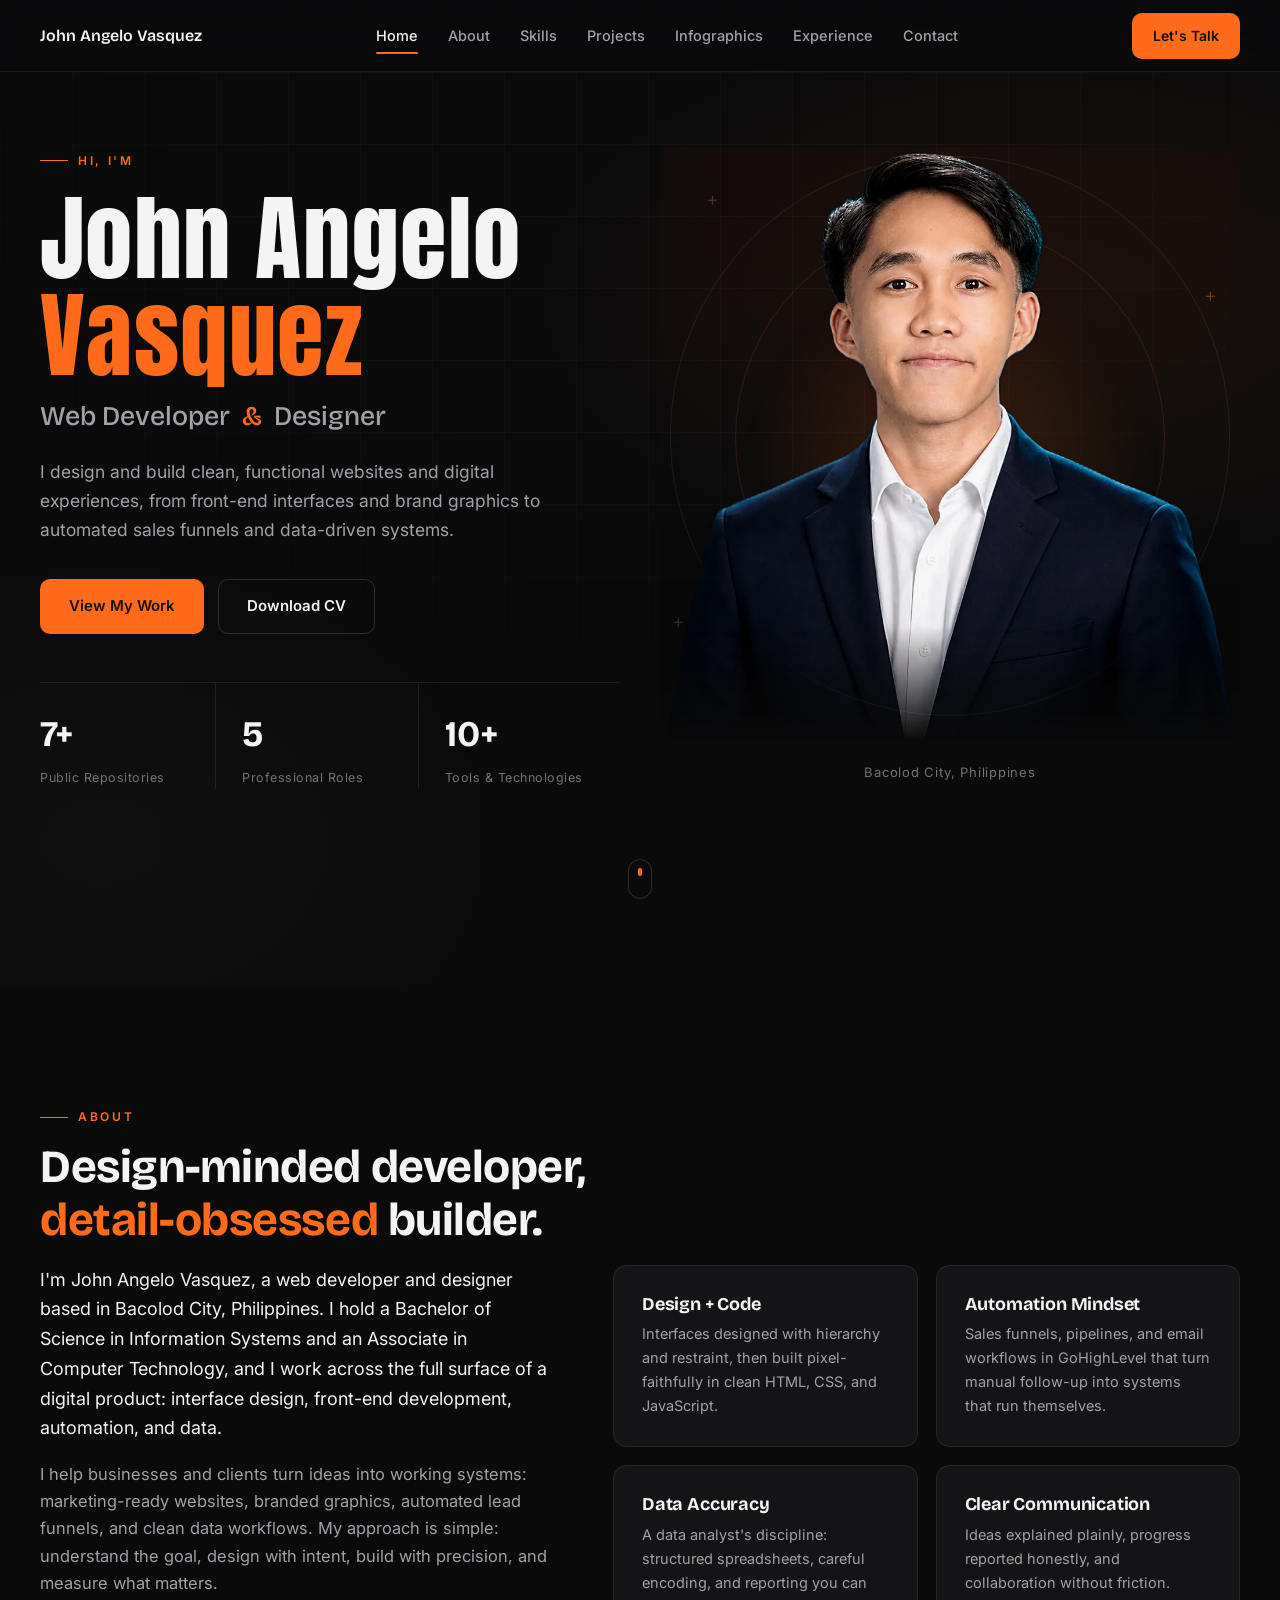
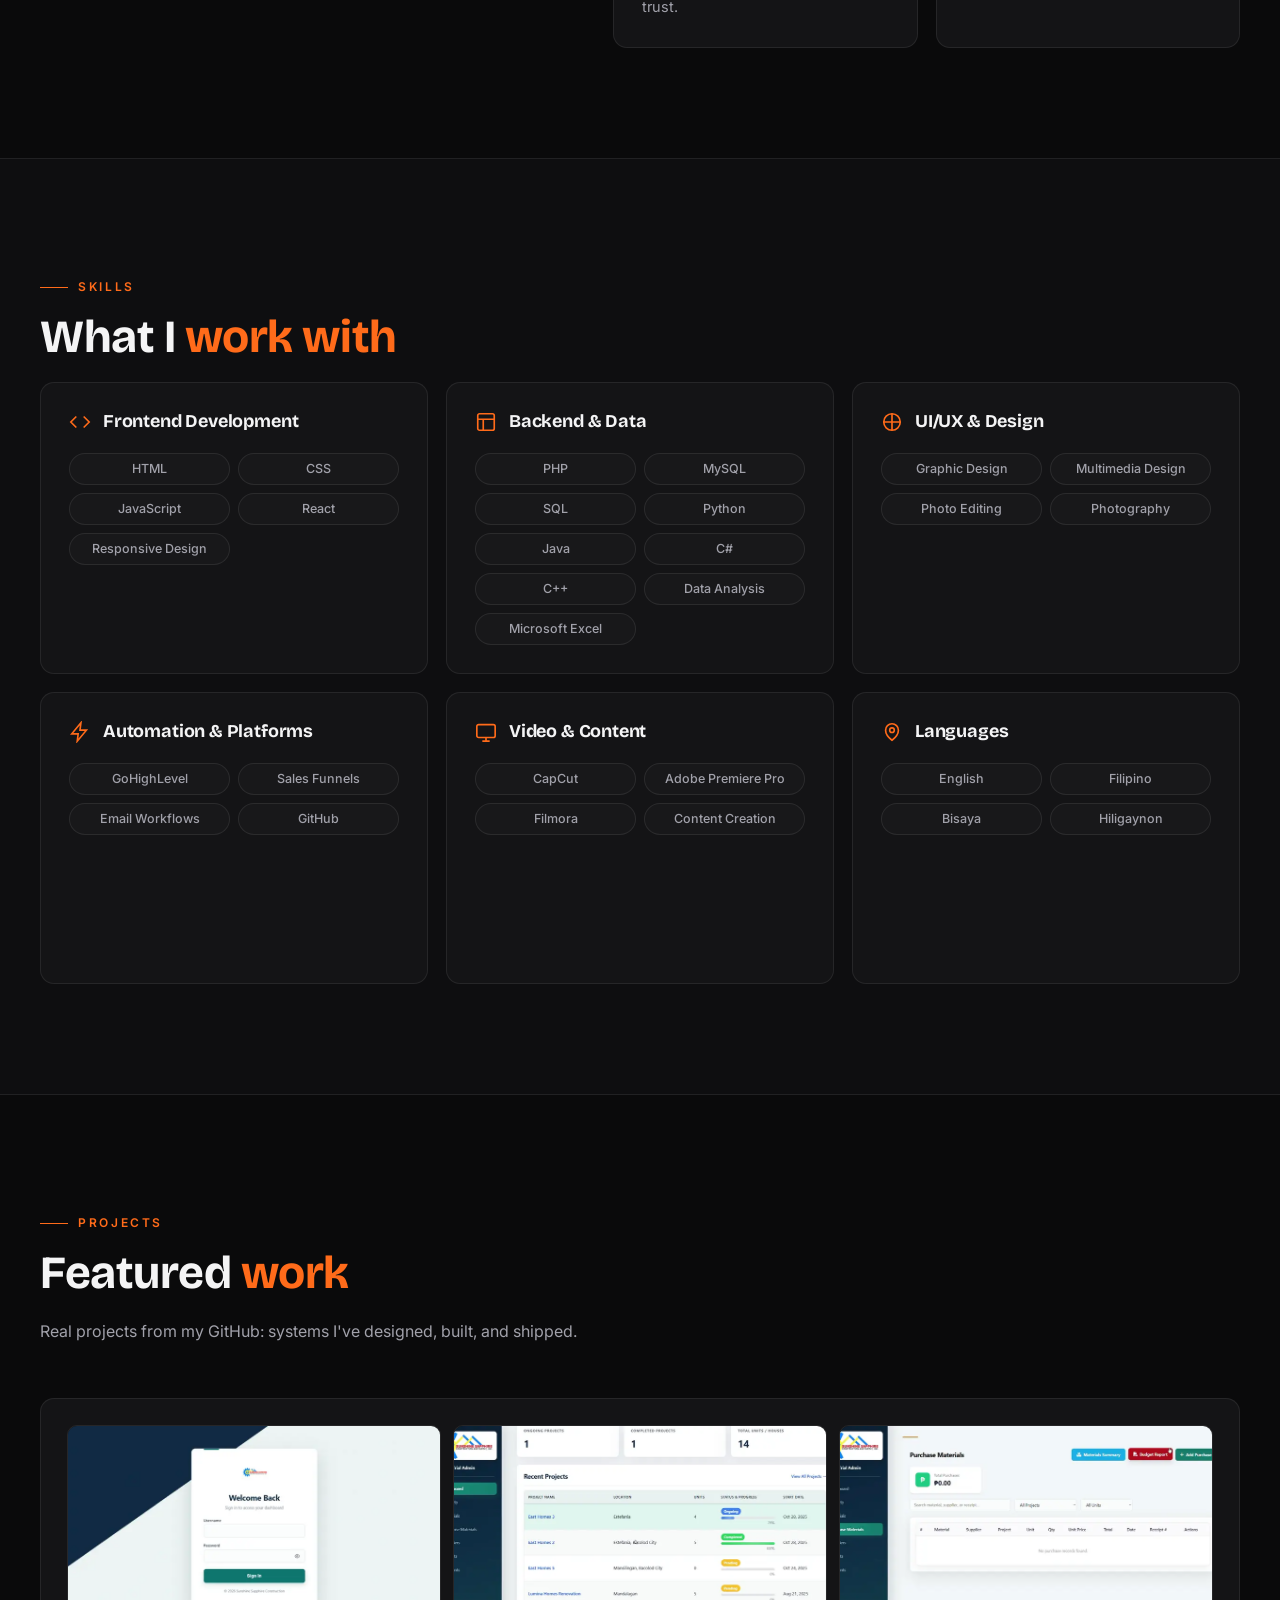
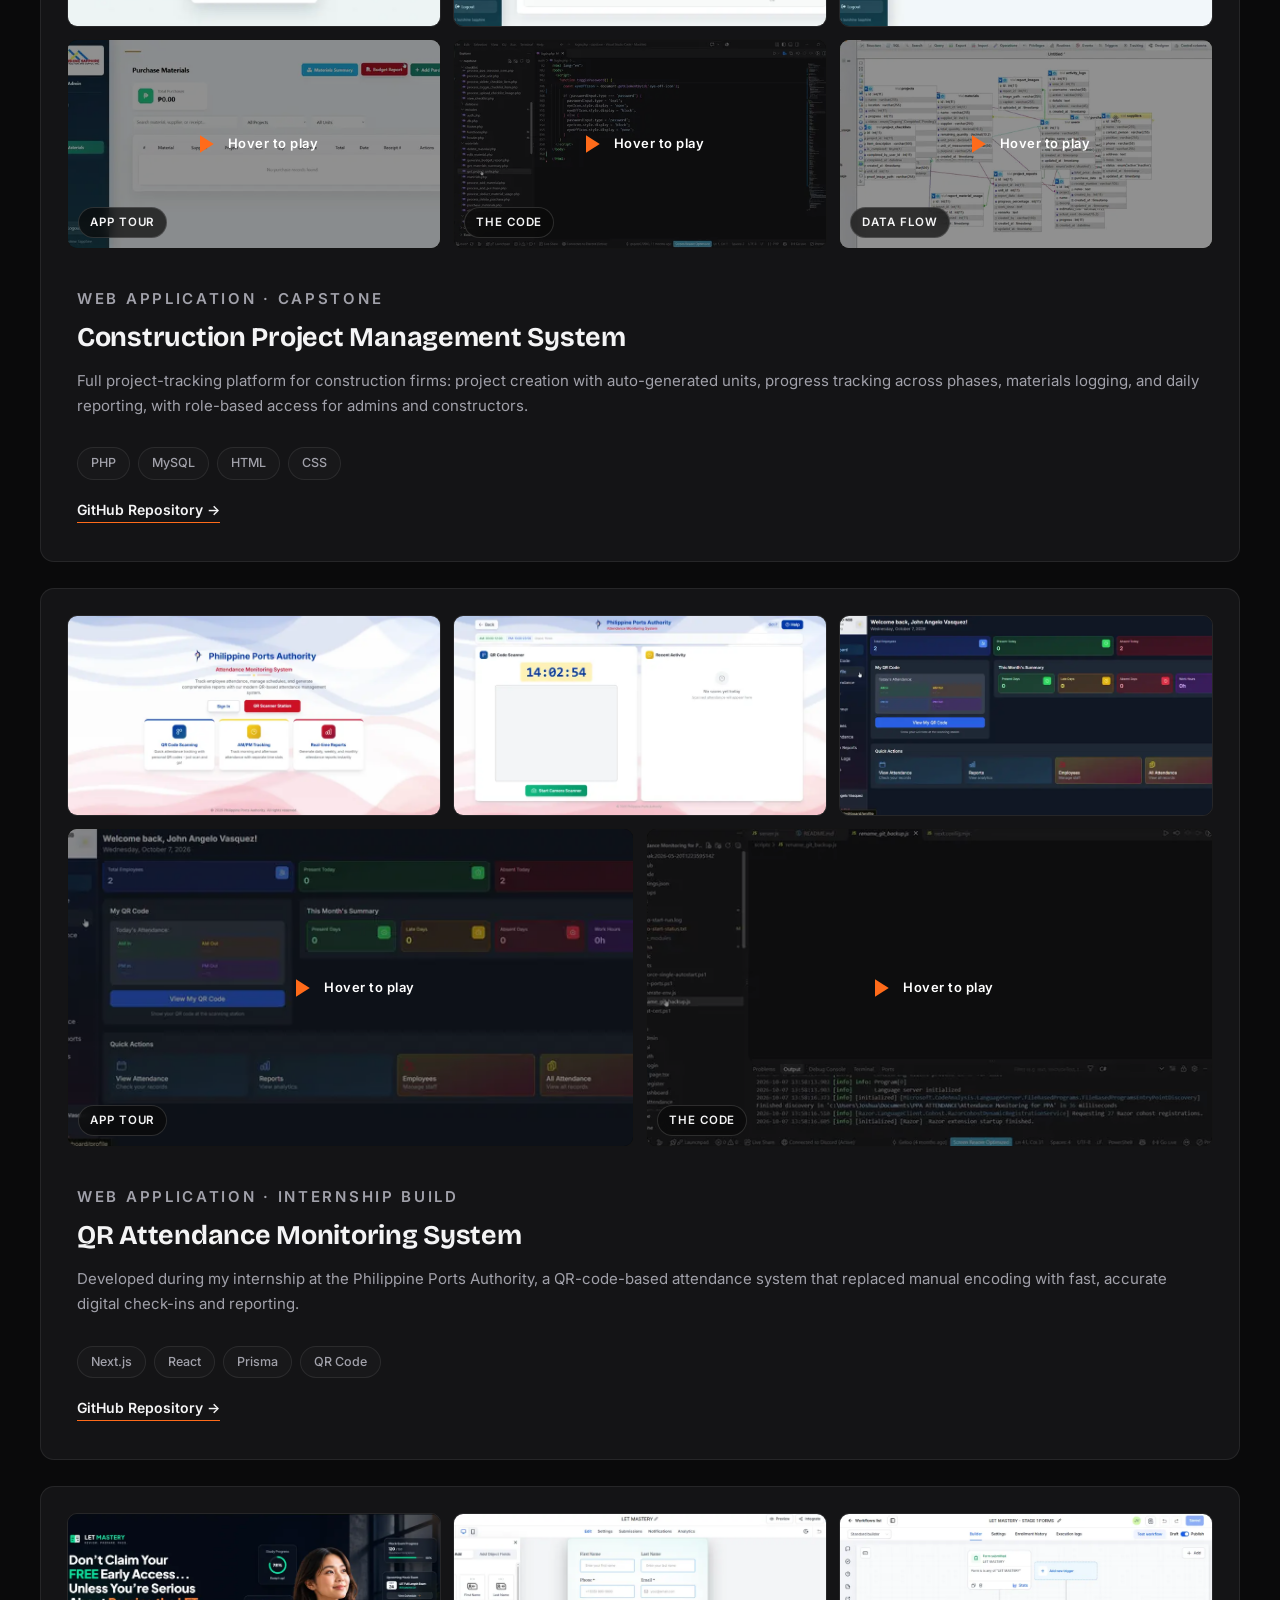
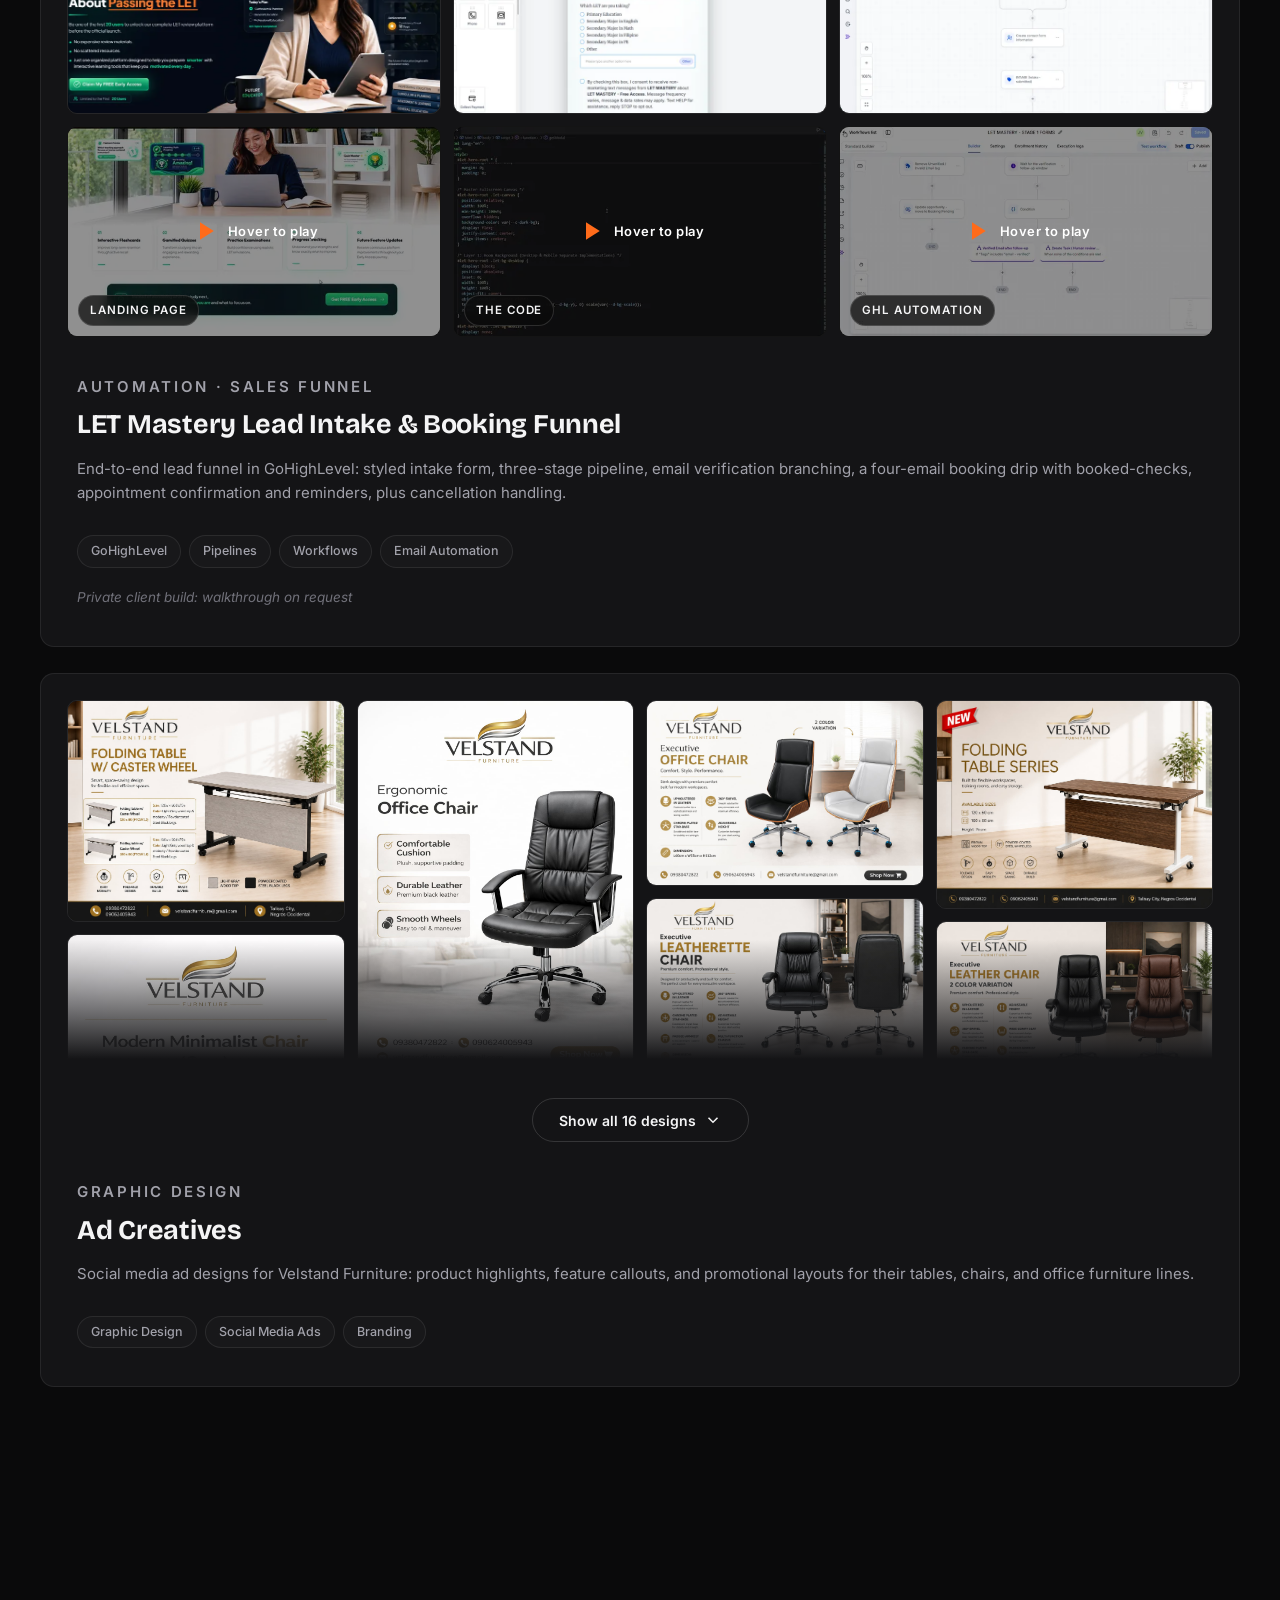
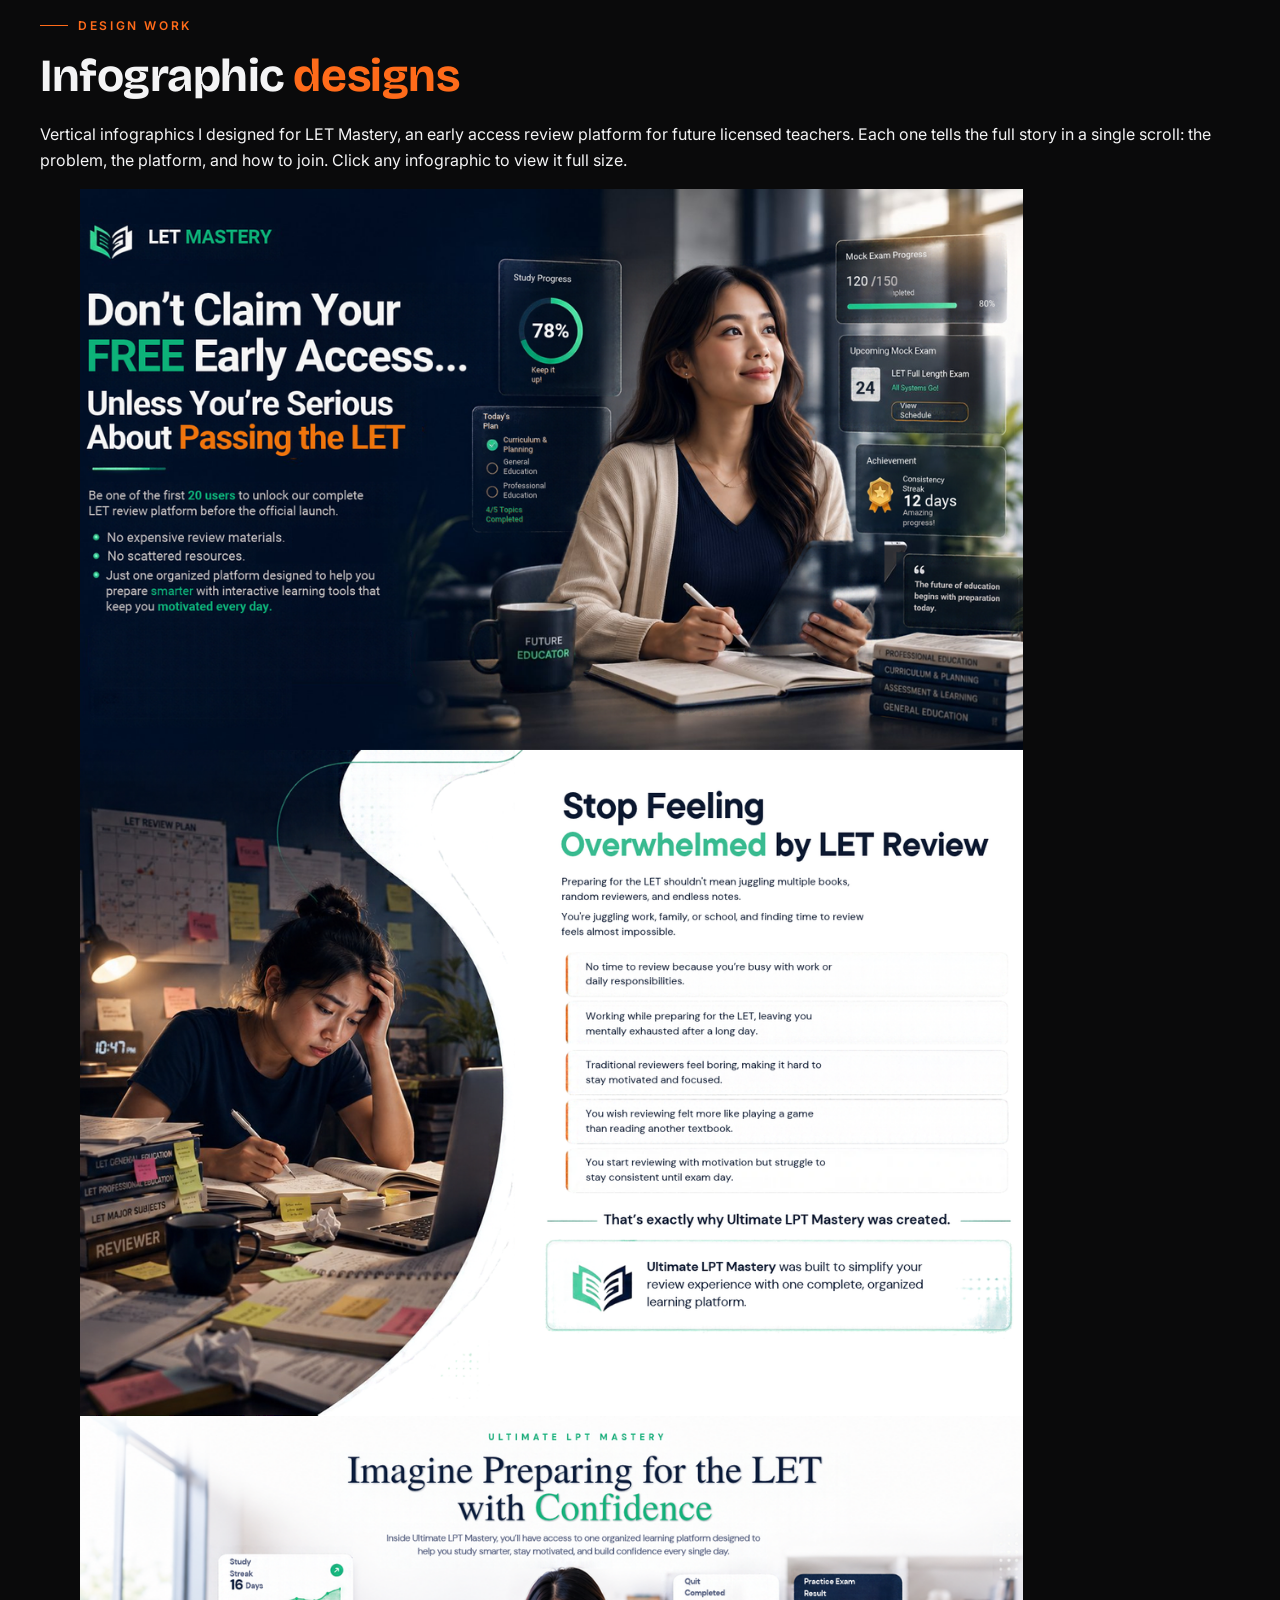
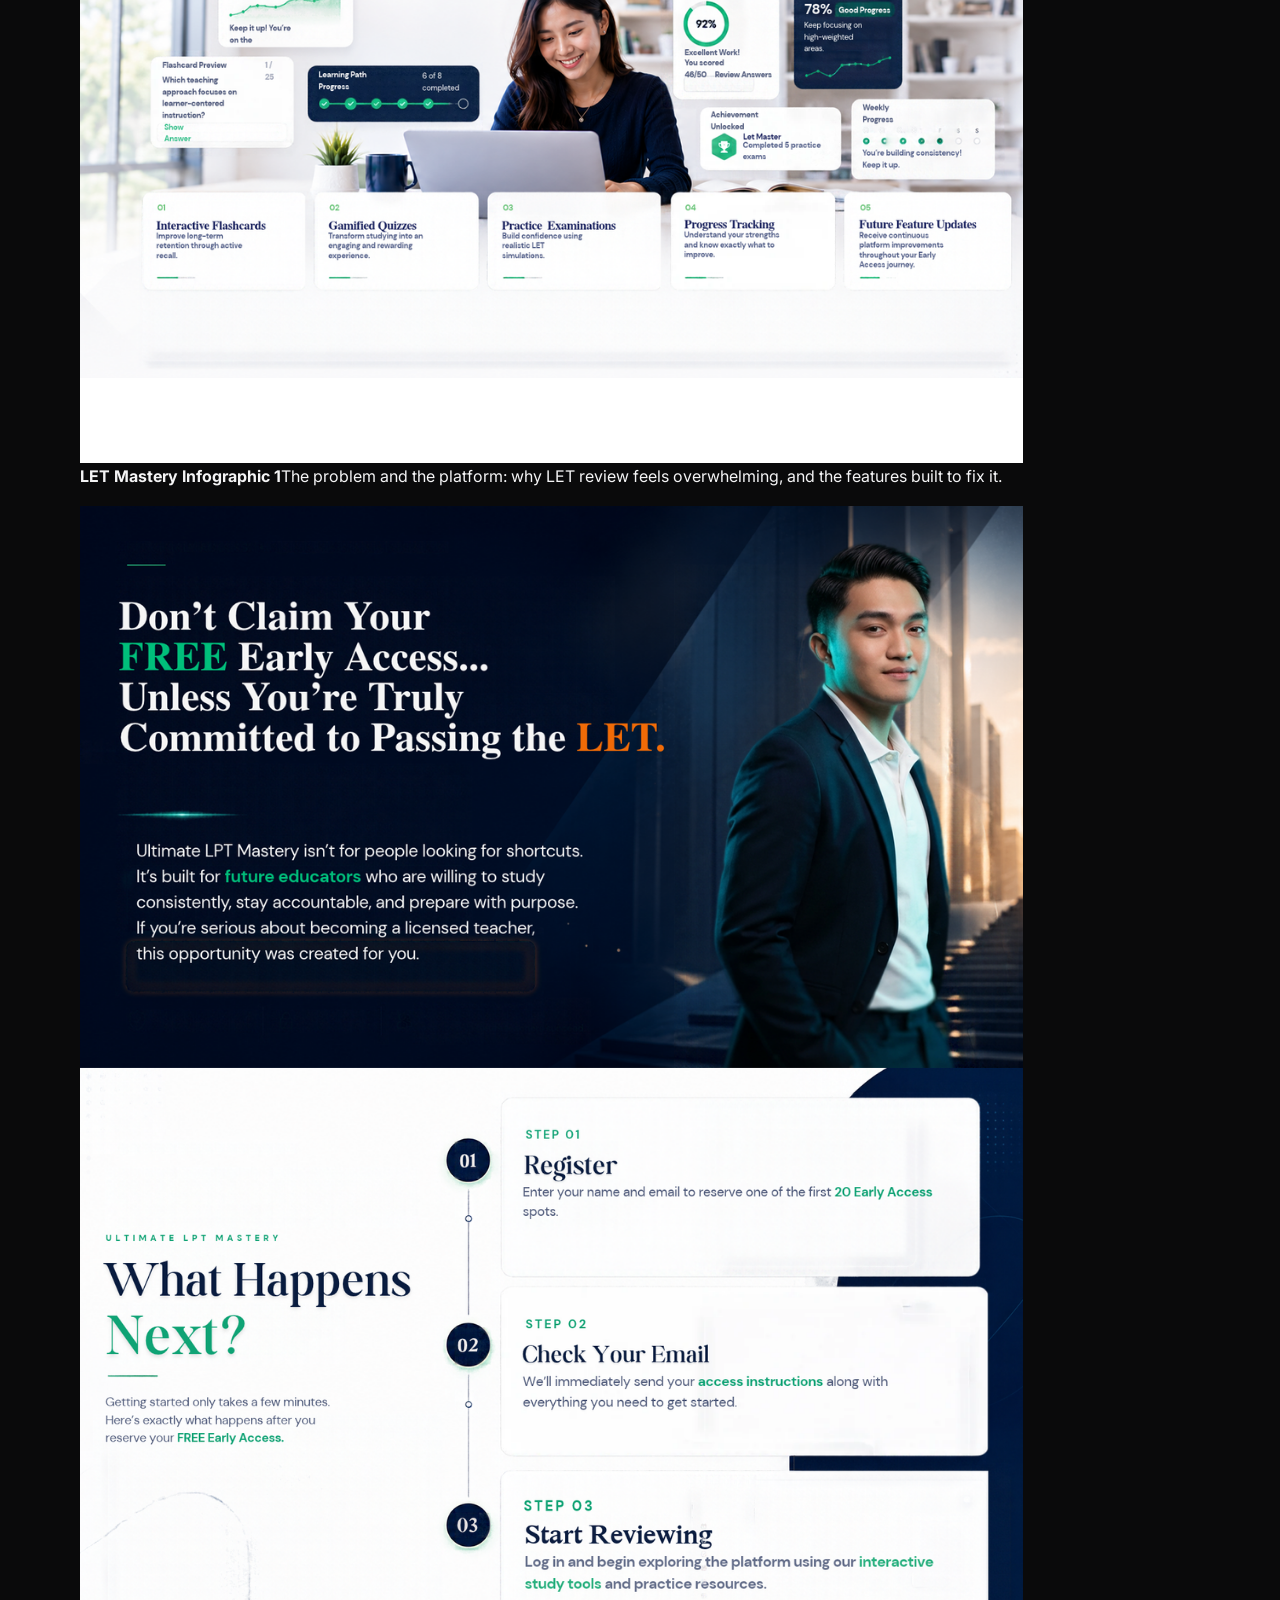
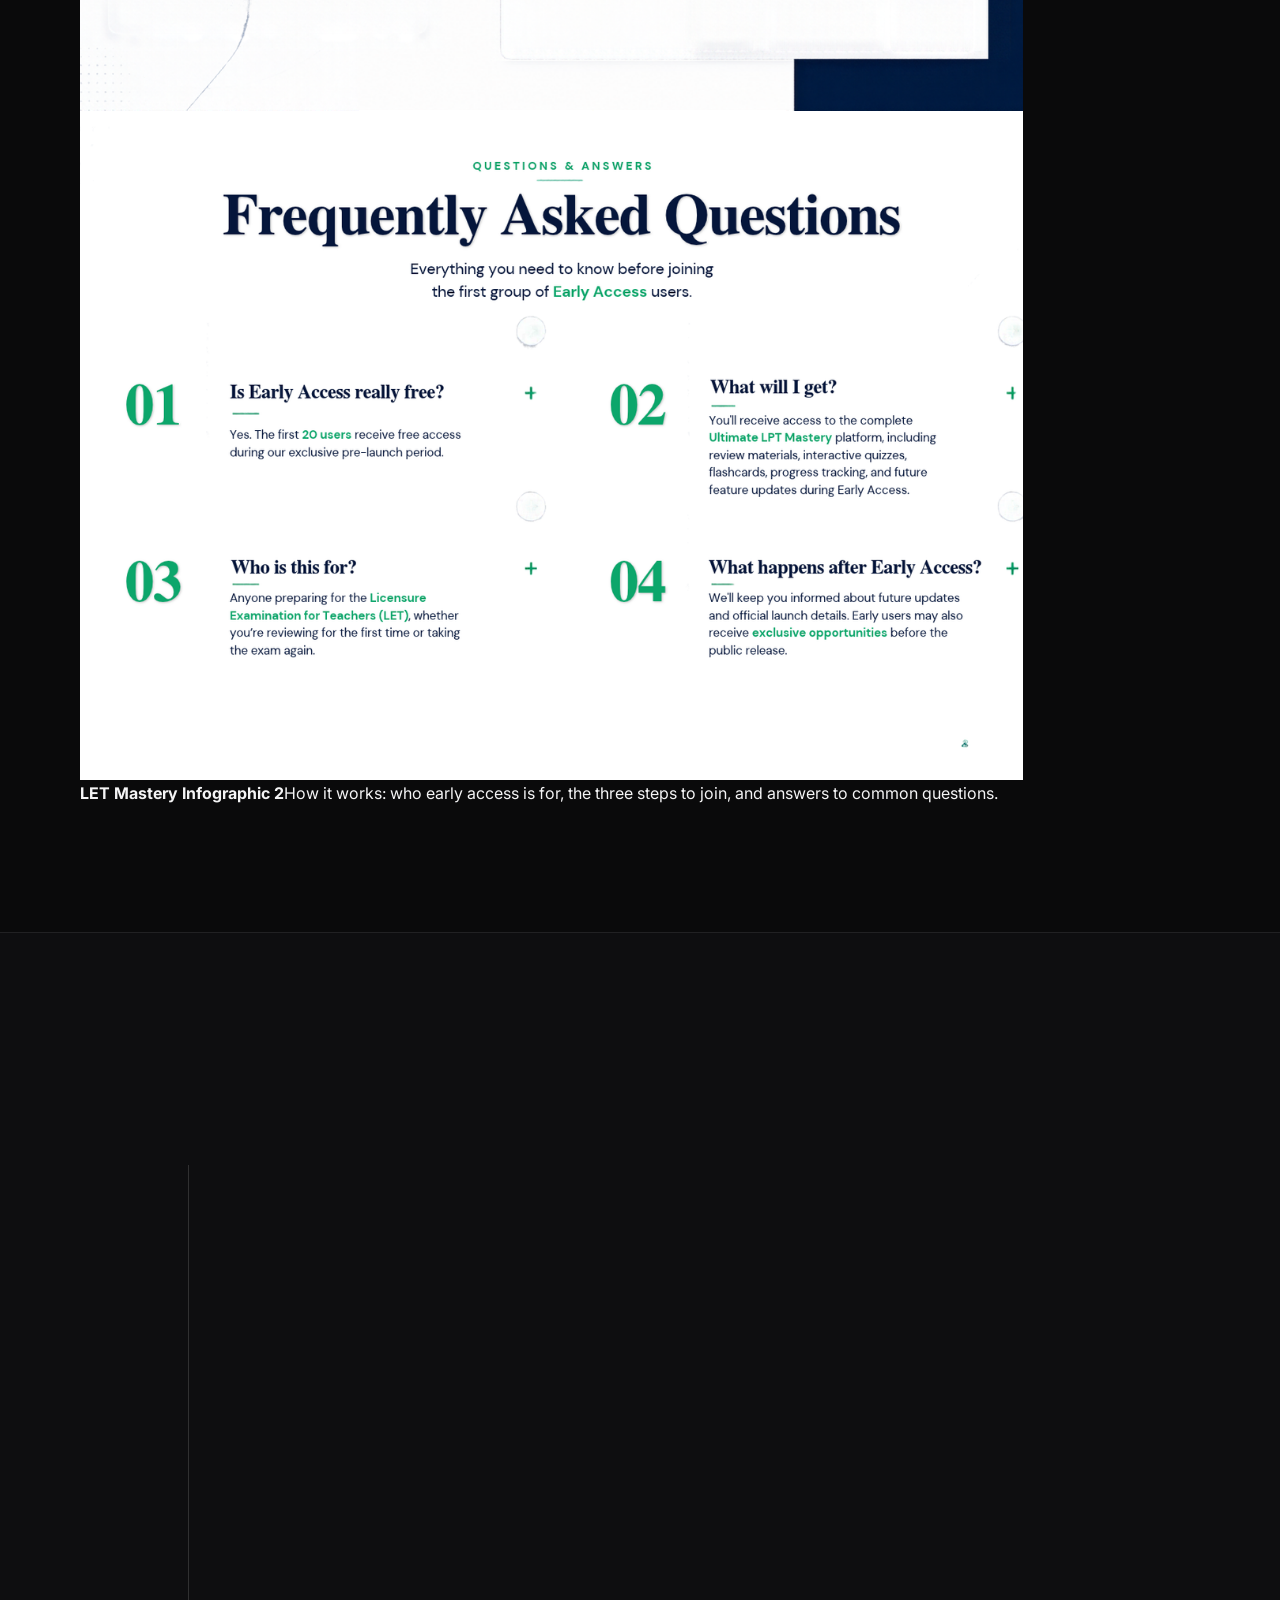
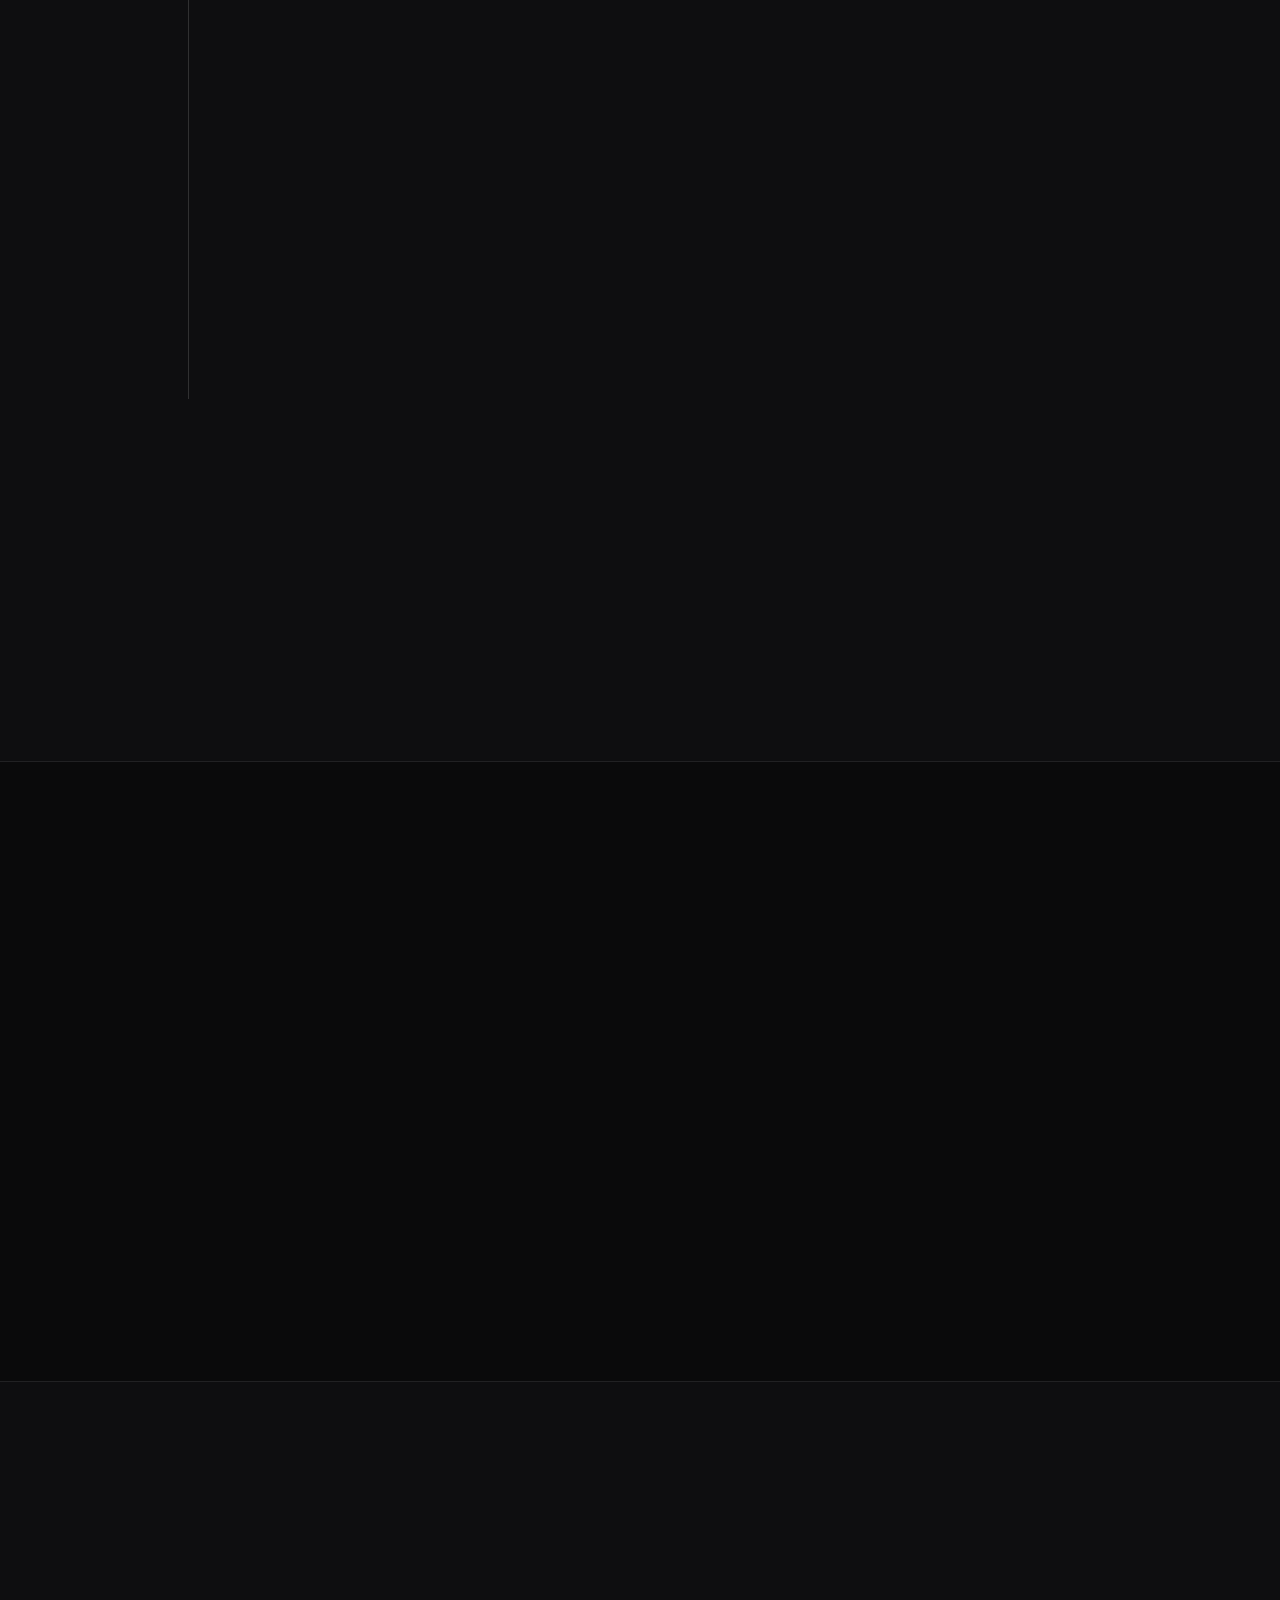
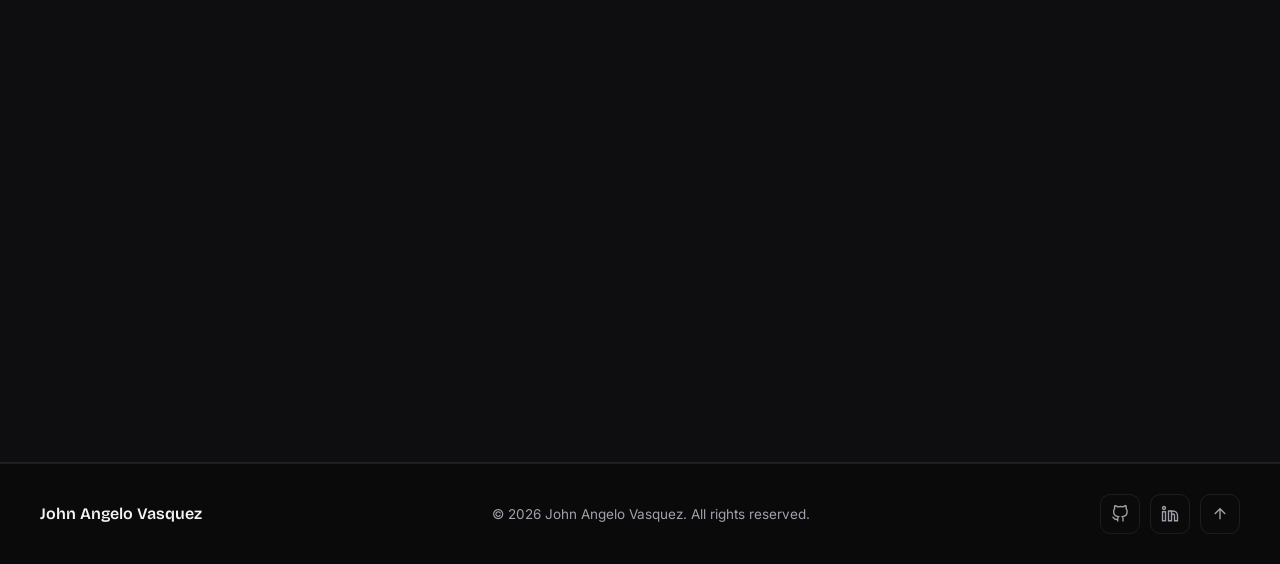
==== commit 4ce23cf1: "Add Infographic designs section" ====
--- a/index.html
+++ b/index.html
@@ -11,7 +11,9 @@
   <link rel="preconnect" href="https://fonts.googleapis.com">
   <link rel="preconnect" href="https://fonts.gstatic.com" crossorigin>
   <link href="https://fonts.googleapis.com/css2?family=Bricolage+Grotesque:opsz,wght@12..96,500..800&family=Inter:wght@400;500;600&display=swap" rel="stylesheet">
-  <link rel="stylesheet" href="assets/css/main.css?v=4">
+  <link rel="stylesheet" href="assets/css/main.css?v=5">
+
+  </head>
 </head>
 <body>
 
@@ -28,6 +30,7 @@
         <a href="#about">About</a>
         <a href="#skills">Skills</a>
         <a href="#projects">Projects</a>
+        <a href="#infographics">Infographics</a>
         <a href="#experience">Experience</a>
         <a href="#contact">Contact</a>
       </nav>
@@ -357,6 +360,29 @@
       </div>
     </section>
 
+    <!-- ============ INFOGRAPHICS ============ -->
+    <section class="section" id="infographics">
+      <div class="container">
+        <p class="eyebrow reveal">Design Work</p>
+        <h2 class="section-title reveal">Infographic <span class="accent">designs</span></h2>
+        <p class="design-note reveal">Vertical infographics I designed for LET Mastery, an early access review platform for future licensed teachers. Each one tells the full story in a single scroll: the problem, the platform, and how to join. Click any infographic to view it full size.</p>
+        <div class="info-grid">
+          <figure class="info-item reveal">
+            <a href="assets/infographics/inforgraphics%201.png" target="_blank" rel="noopener">
+              <img src="assets/infographics/inforgraphics%201.png" alt="LET Mastery infographic 1: hero, pain points, and platform features" loading="lazy">
+            </a>
+            <figcaption><strong>LET Mastery Infographic 1</strong>The problem and the platform: why LET review feels overwhelming, and the features built to fix it.</figcaption>
+          </figure>
+          <figure class="info-item reveal">
+            <a href="assets/infographics/infographics%202.png" target="_blank" rel="noopener">
+              <img src="assets/infographics/infographics%202.png" alt="LET Mastery infographic 2: qualifier, three steps, and frequently asked questions" loading="lazy">
+            </a>
+            <figcaption><strong>LET Mastery Infographic 2</strong>How it works: who early access is for, the three steps to join, and answers to common questions.</figcaption>
+          </figure>
+        </div>
+      </div>
+    </section>
+
     <!-- ============ EXPERIENCE ============ -->
     <section class="section section-alt" id="experience">
       <div class="container">
--- a/assets/css/main.css
+++ b/assets/css/main.css
@@ -1,5 +1,5 @@
 /* ============================================================
-   John Angelo Vasquez — Portfolio
+   John Angelo Vasquez | Portfolio
    Dark / charcoal / warm-orange design system
    ============================================================ */
 
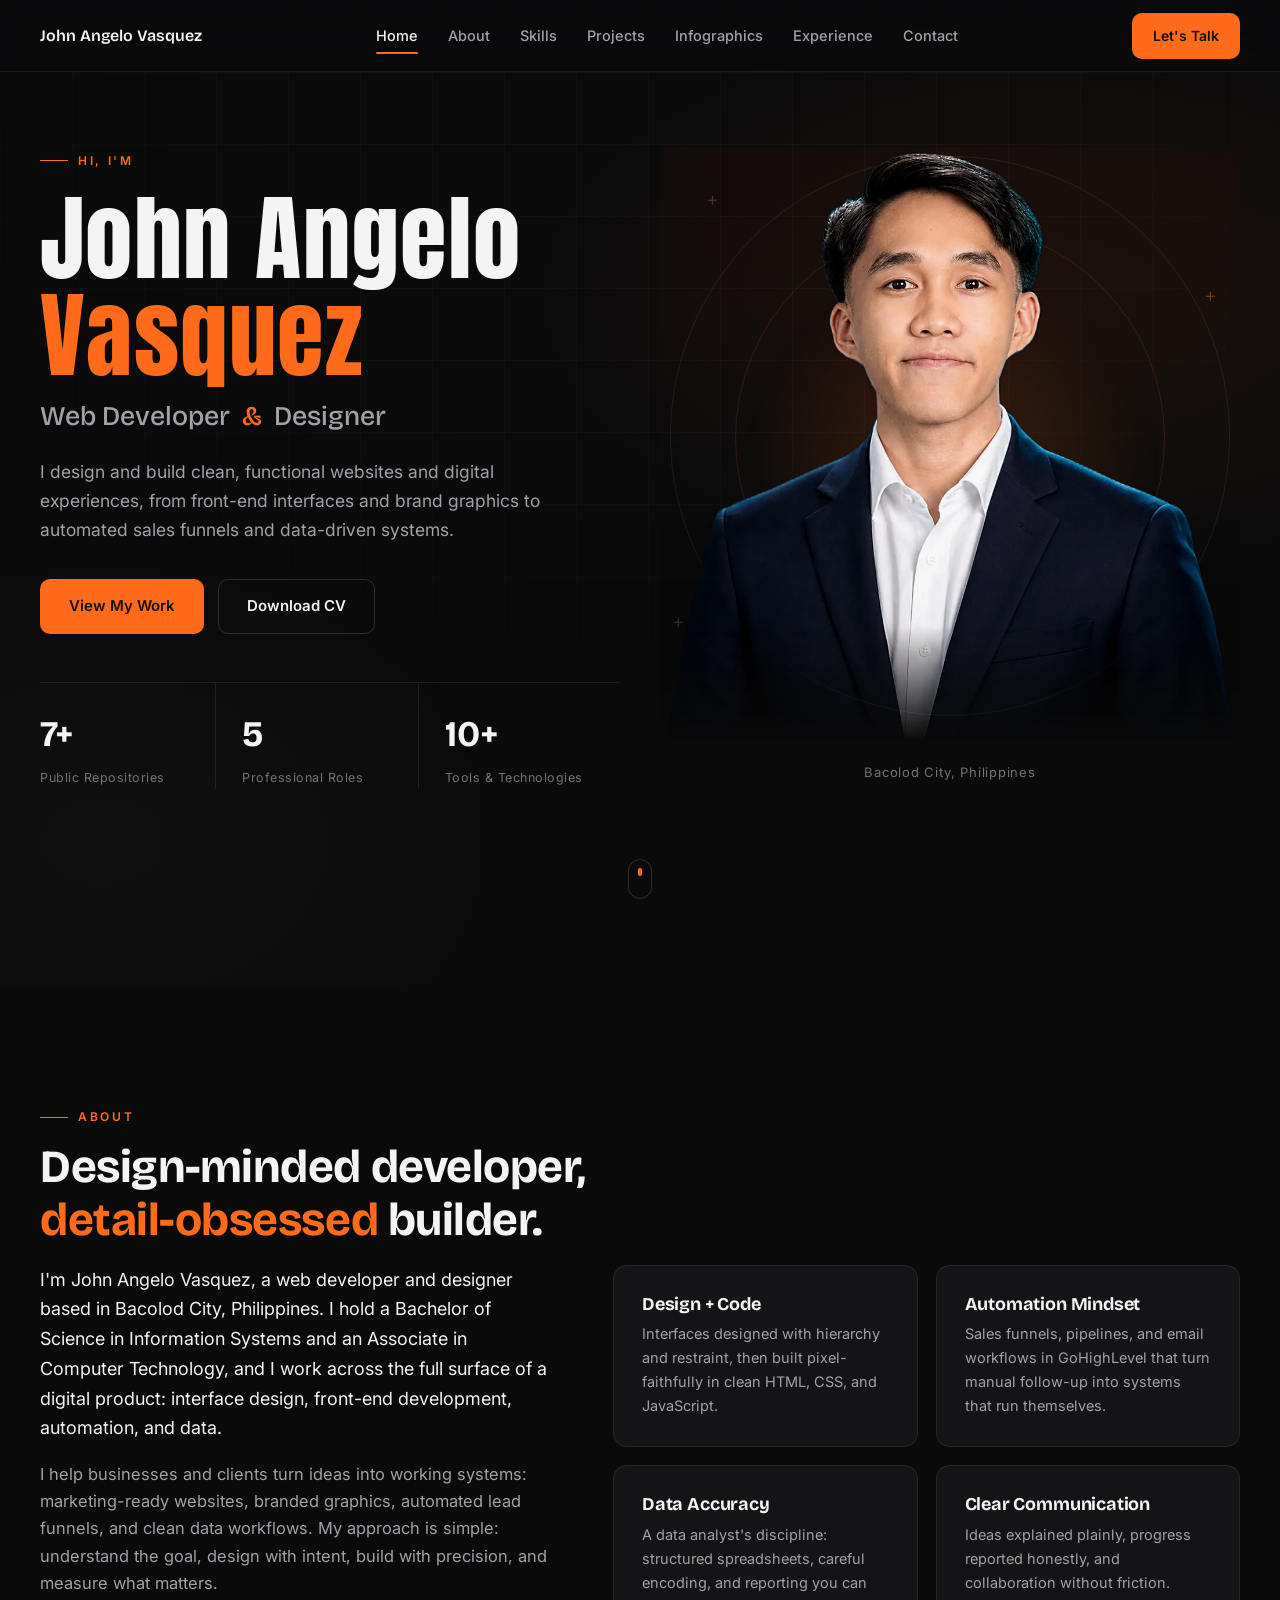
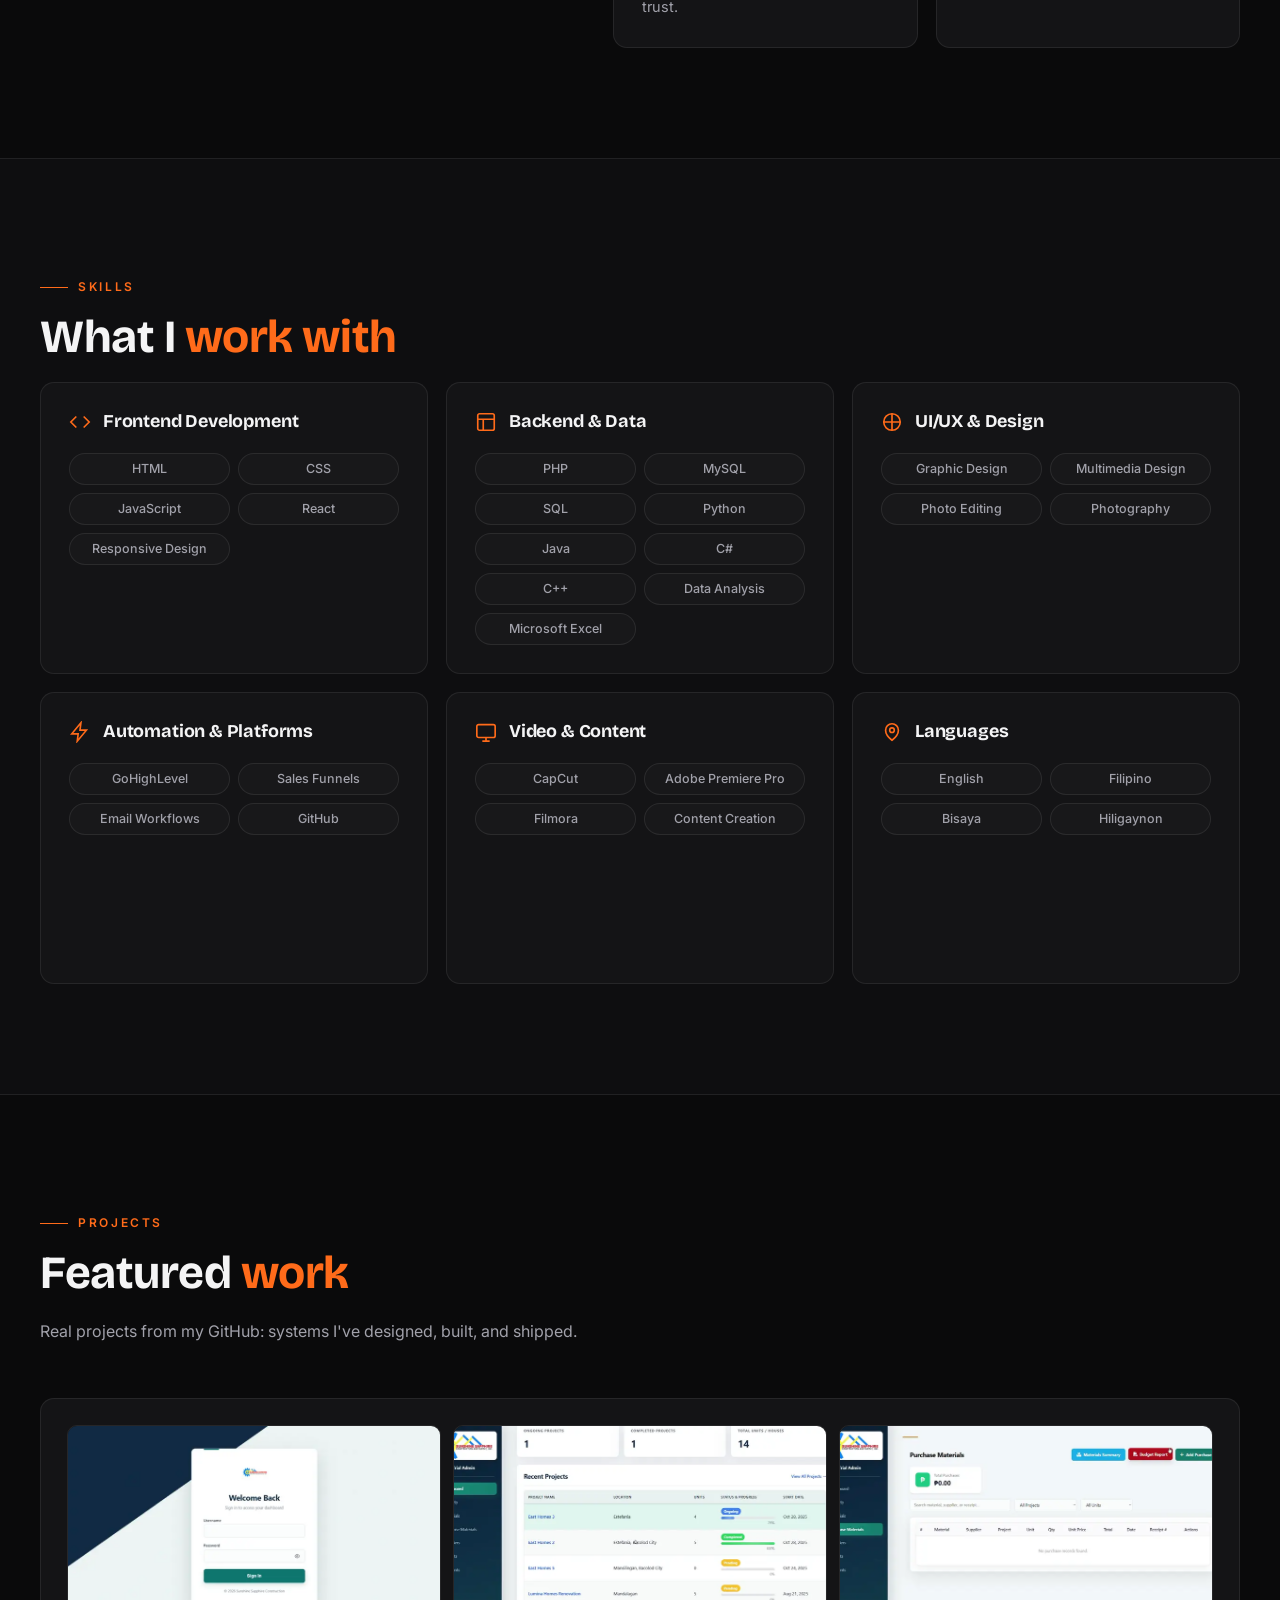
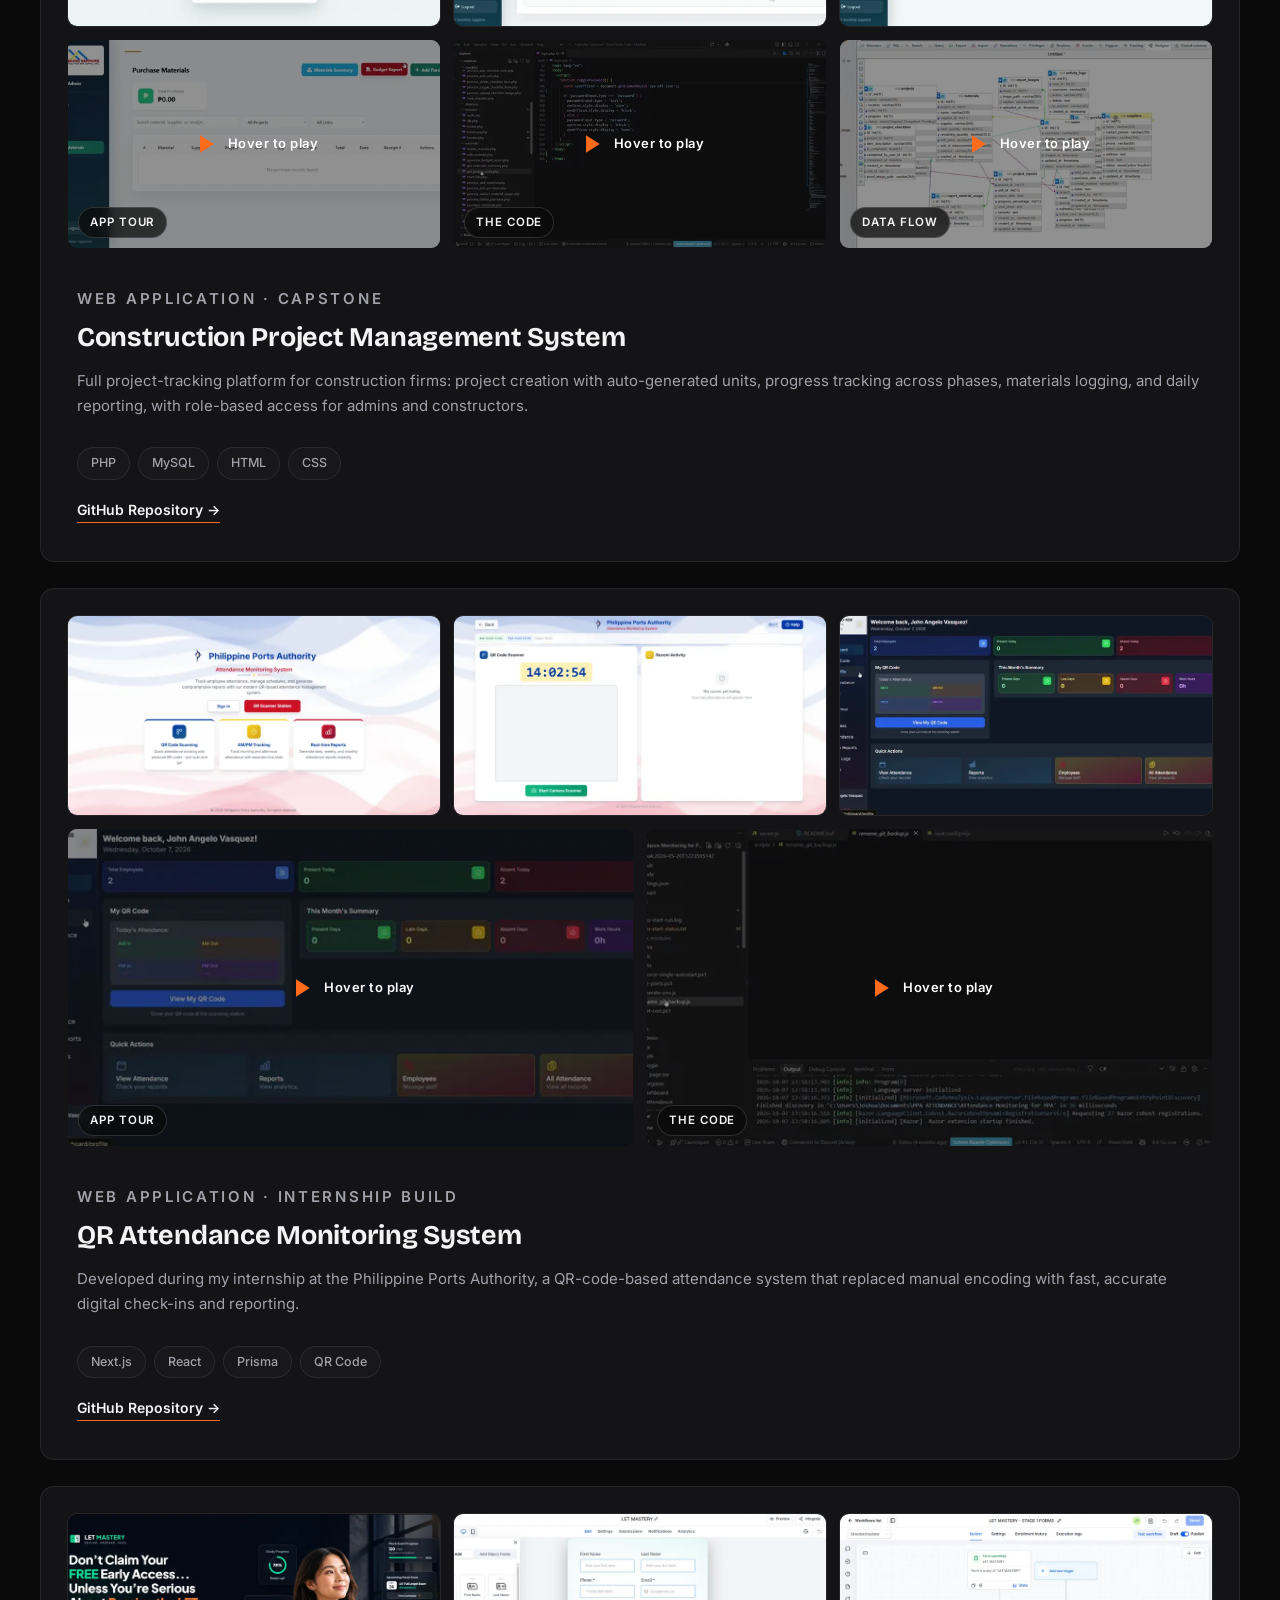
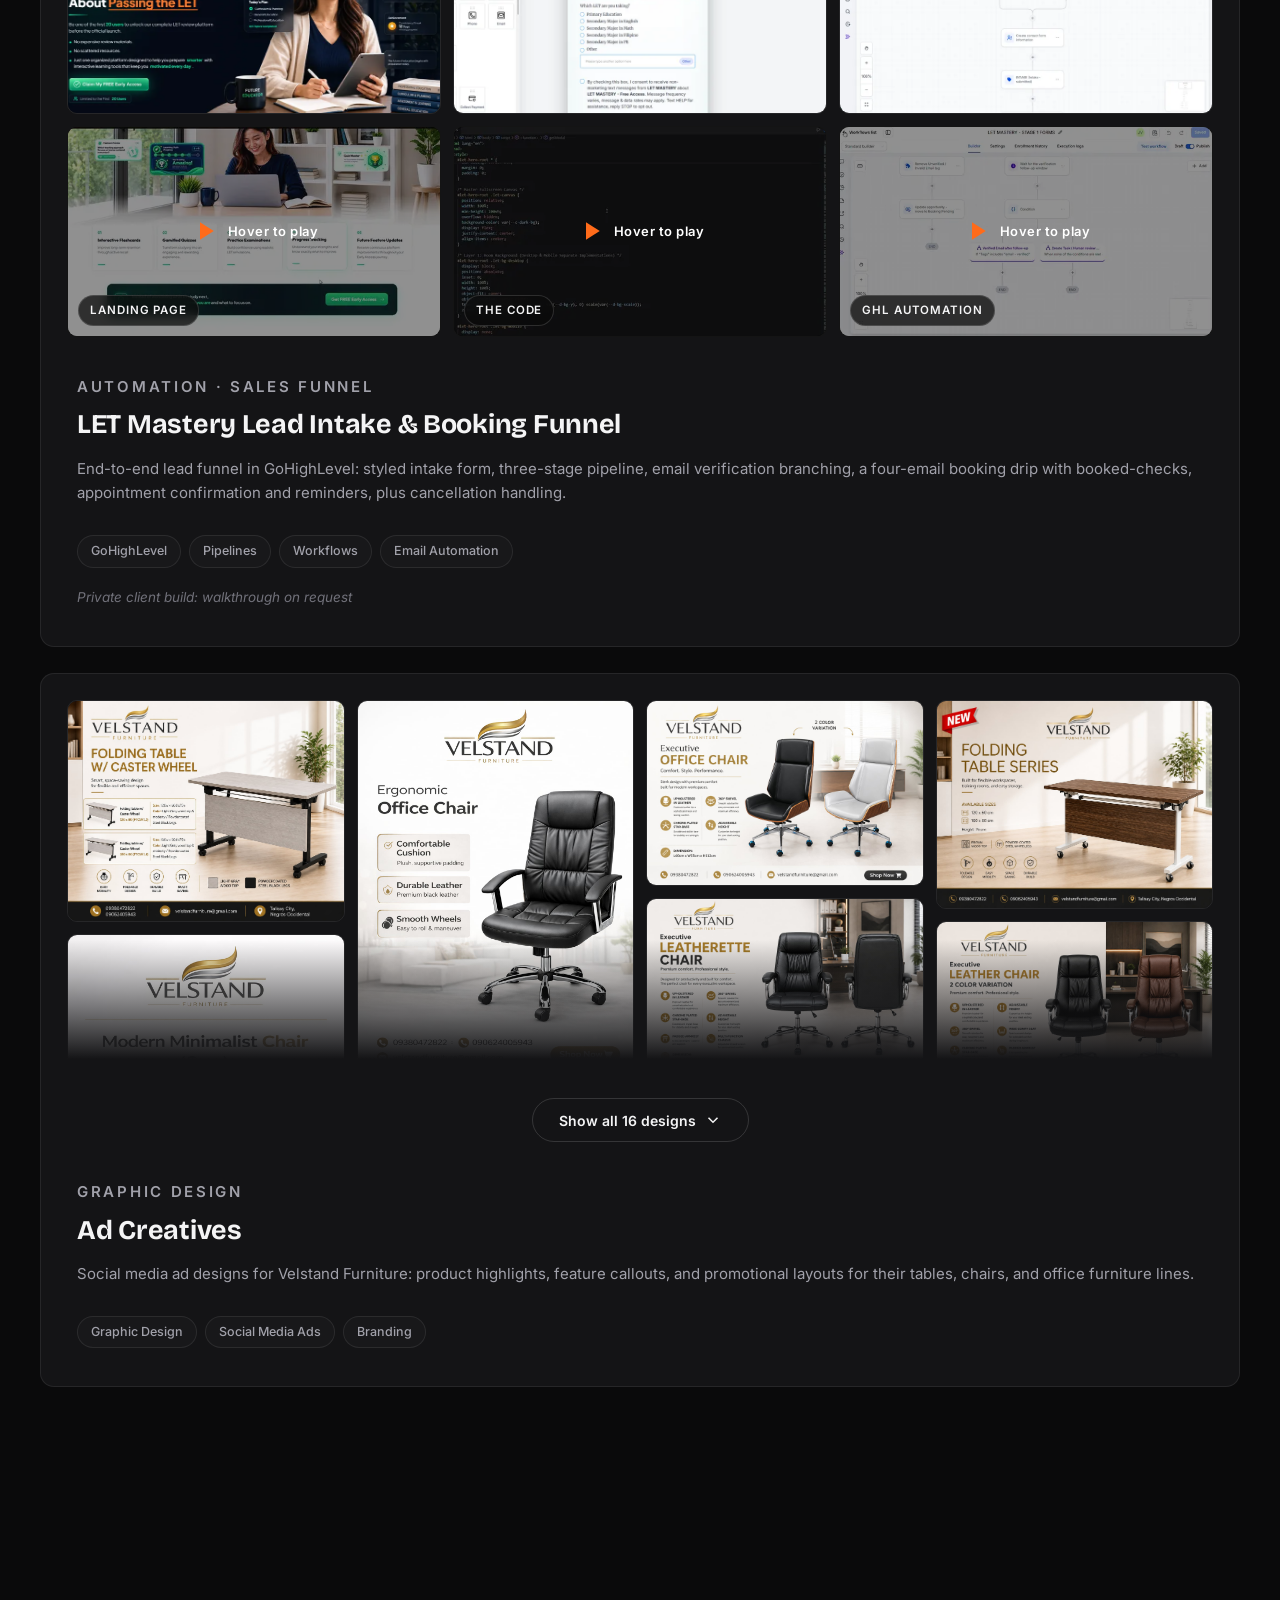
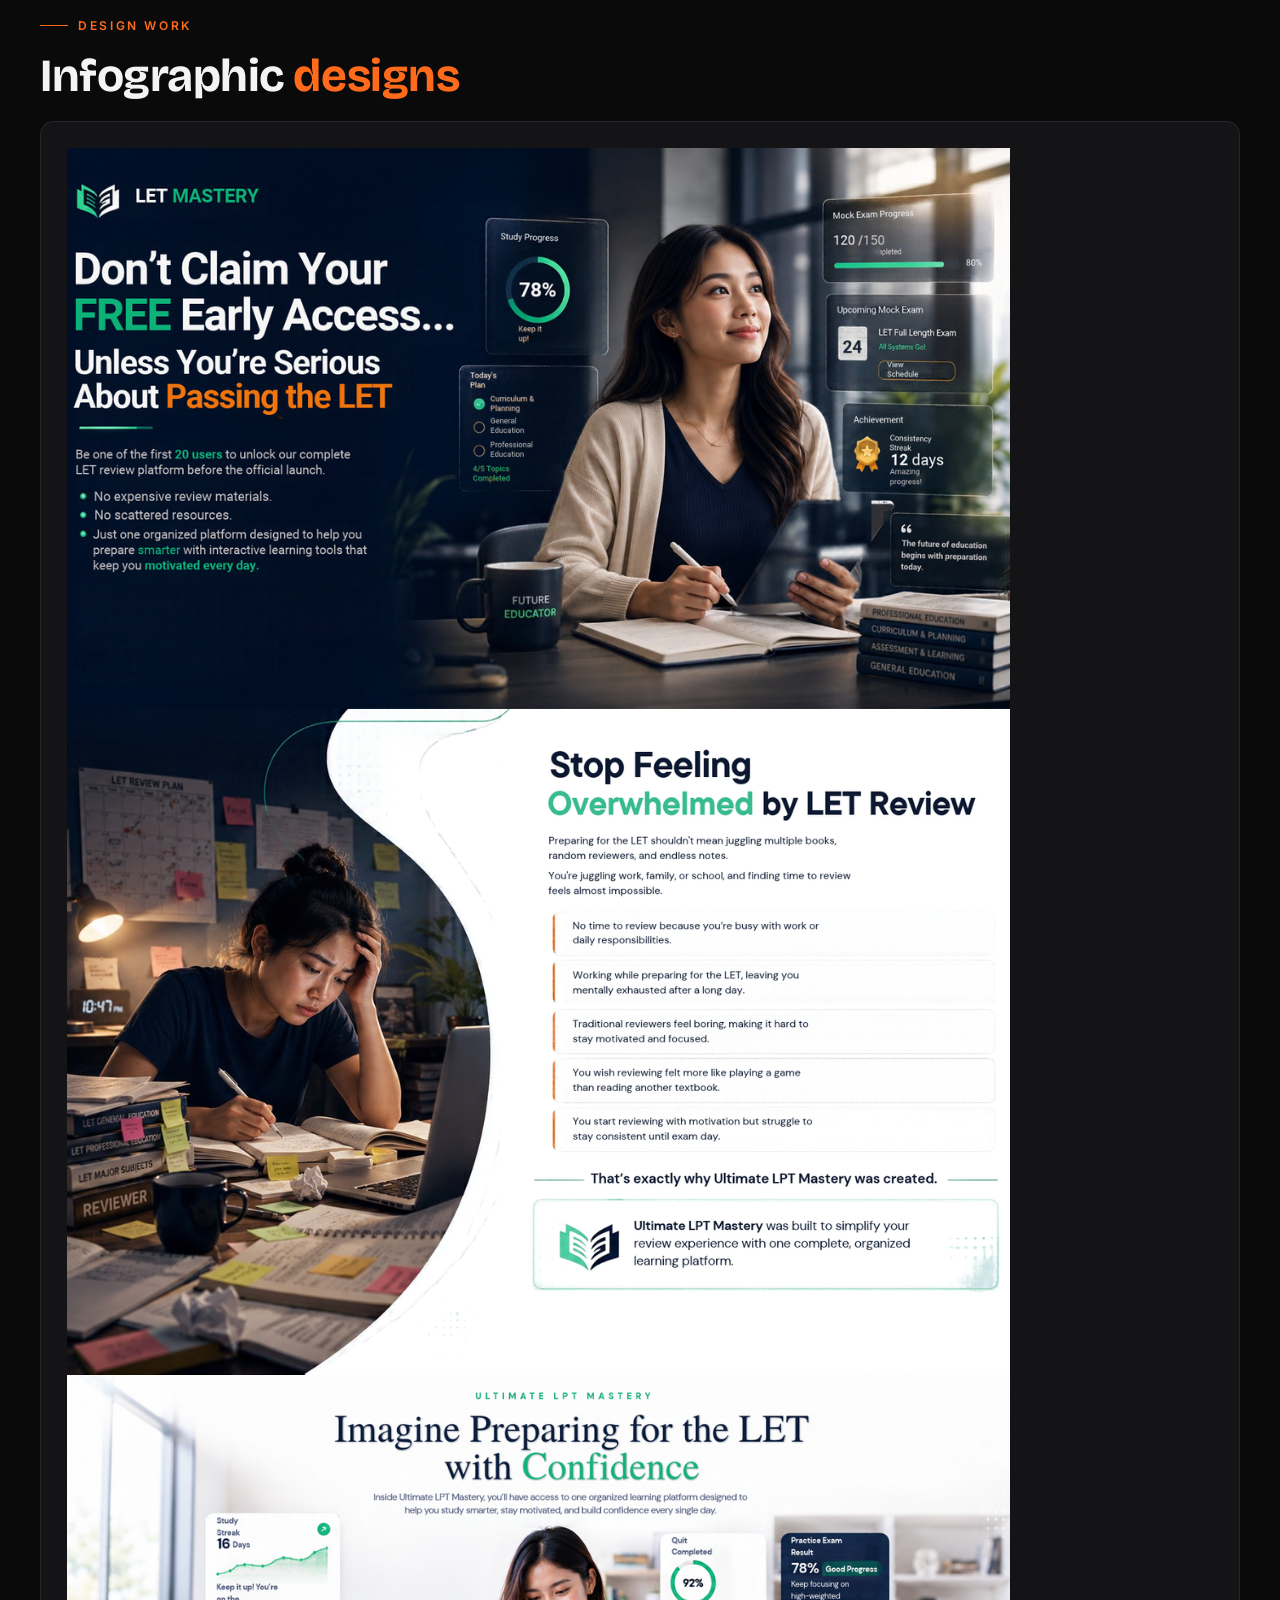
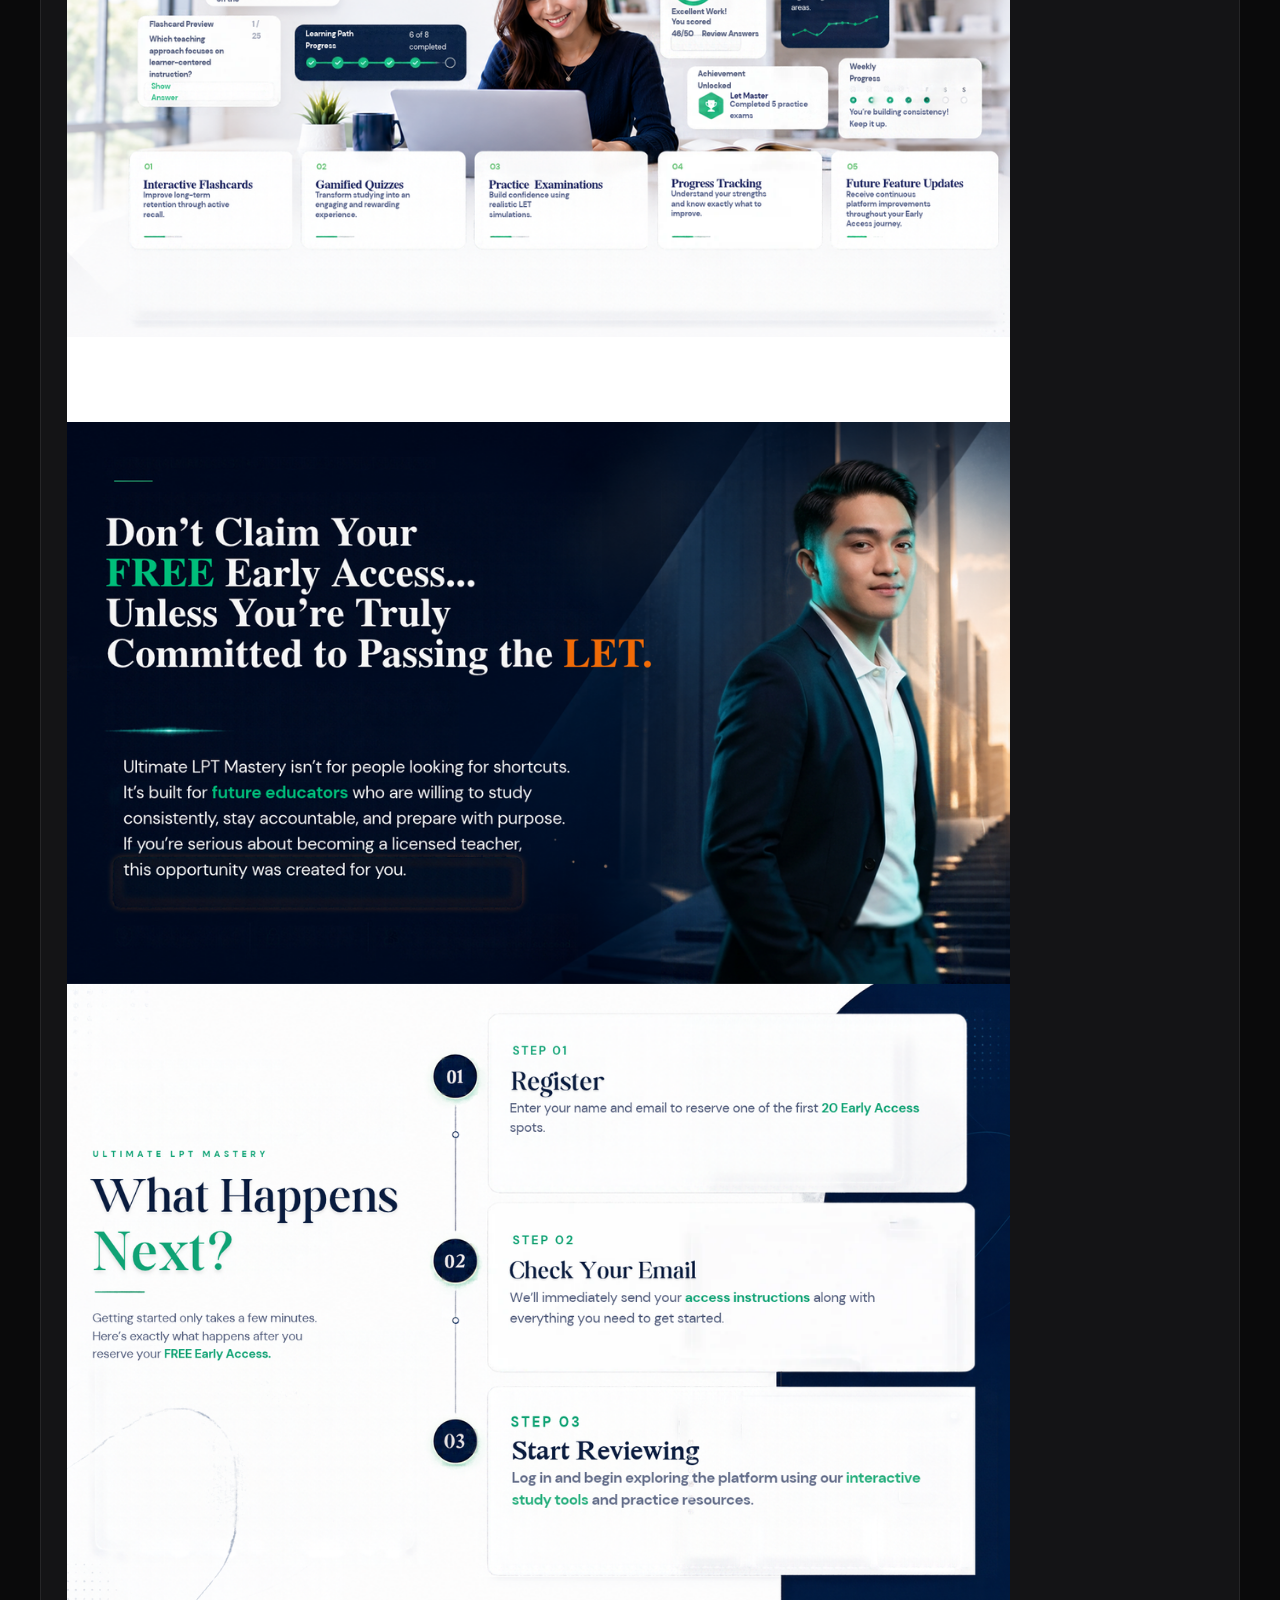
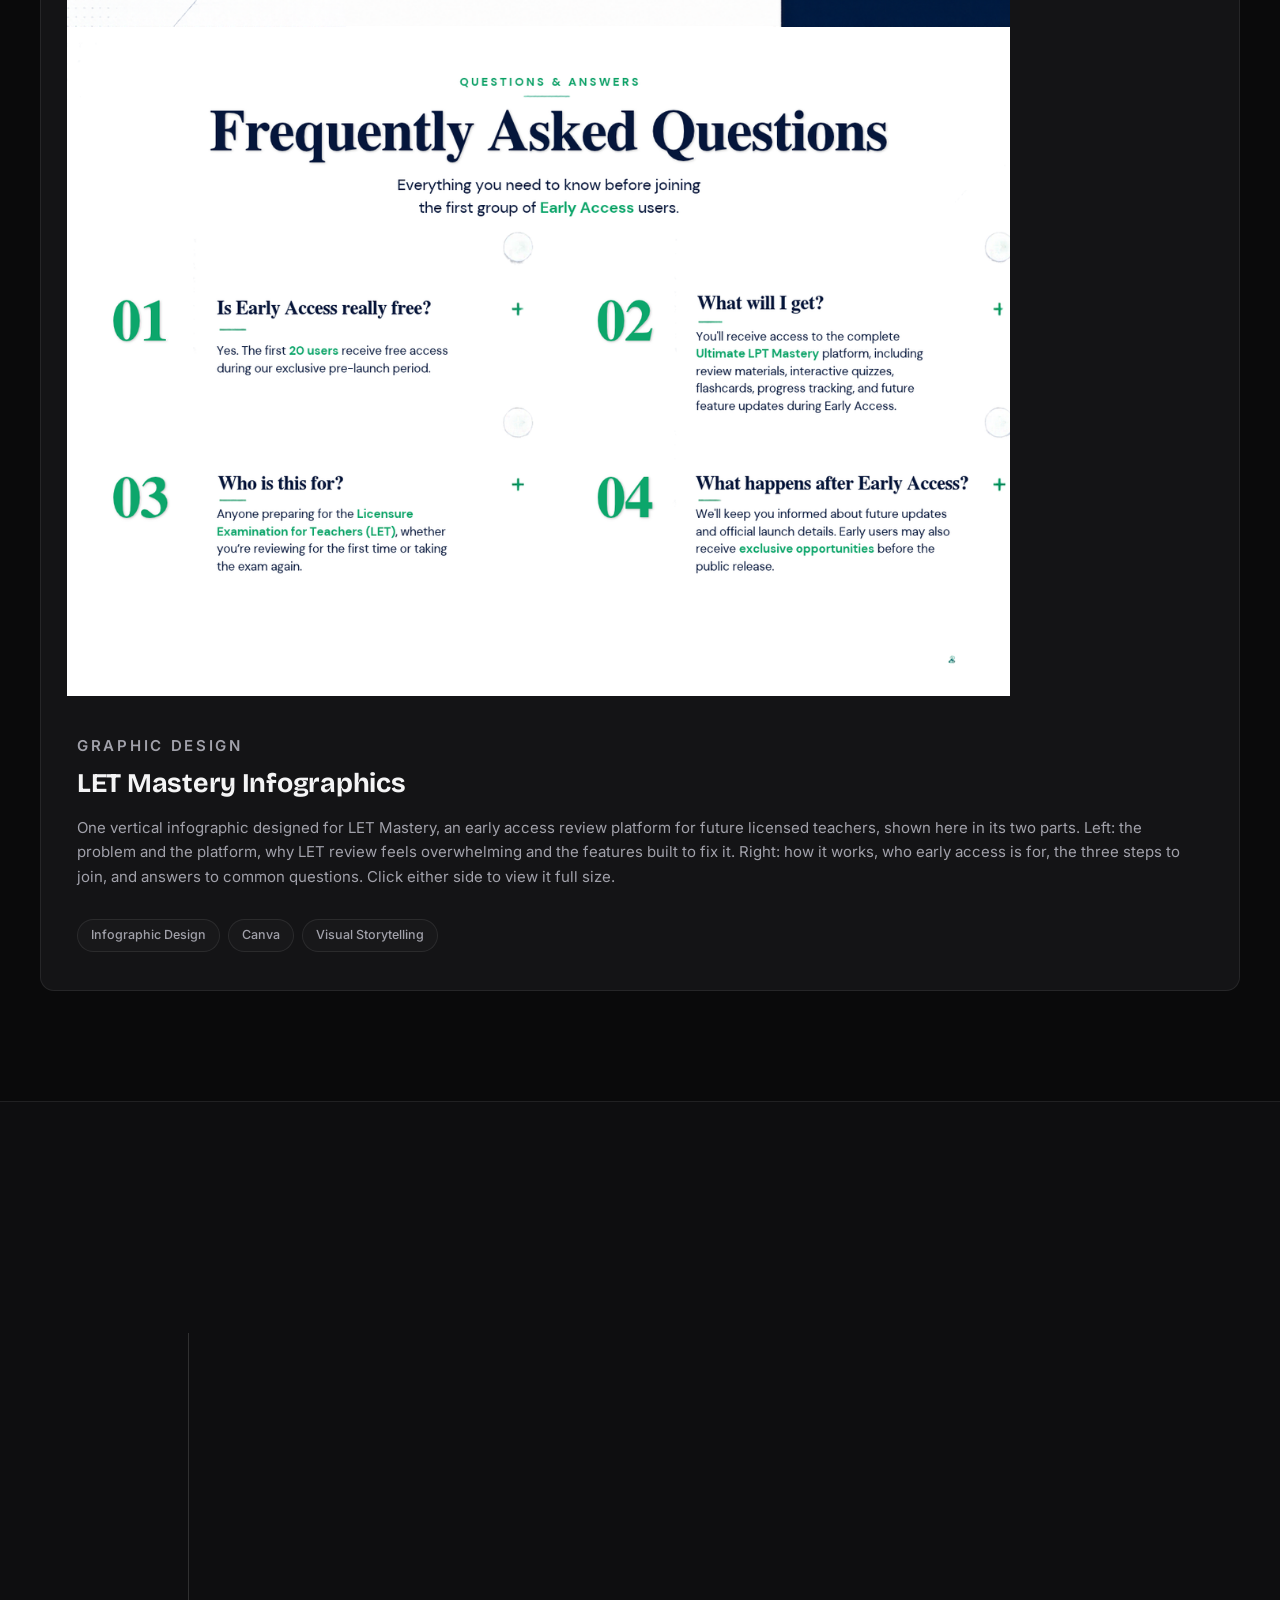
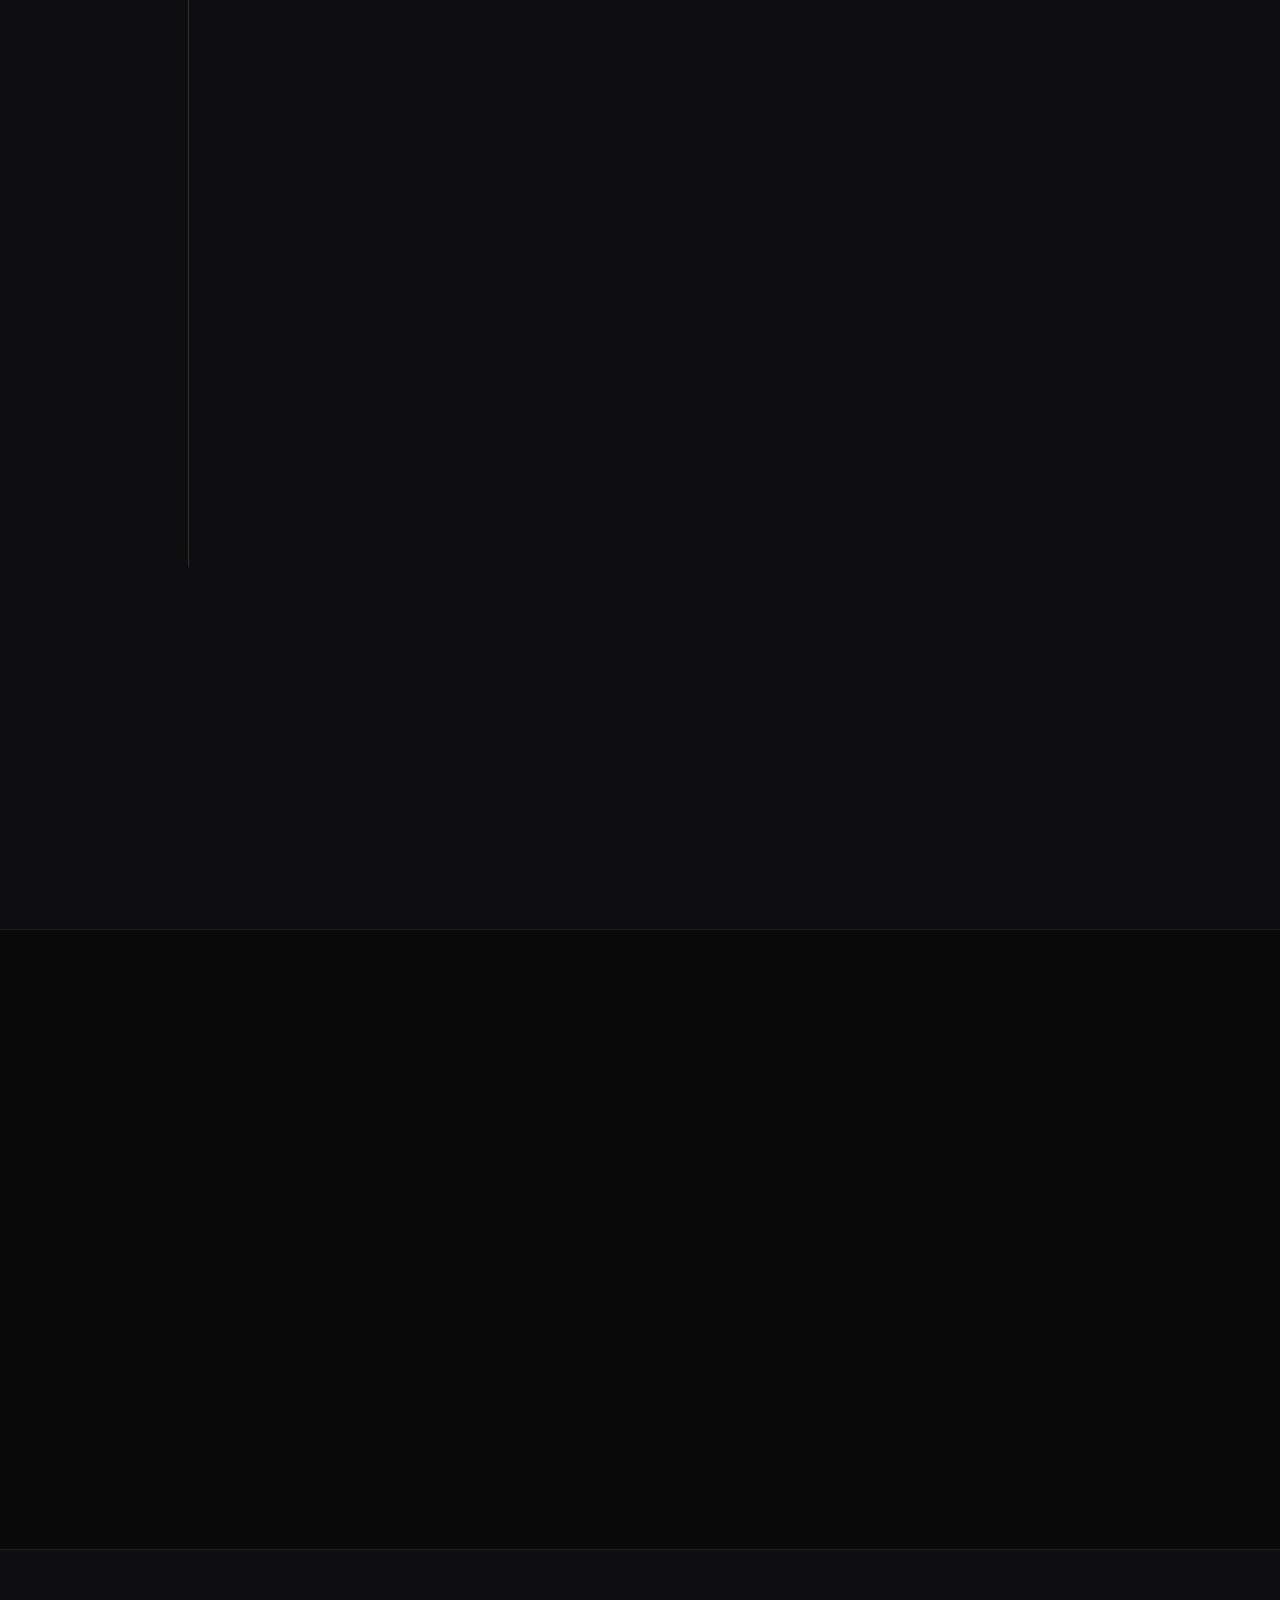
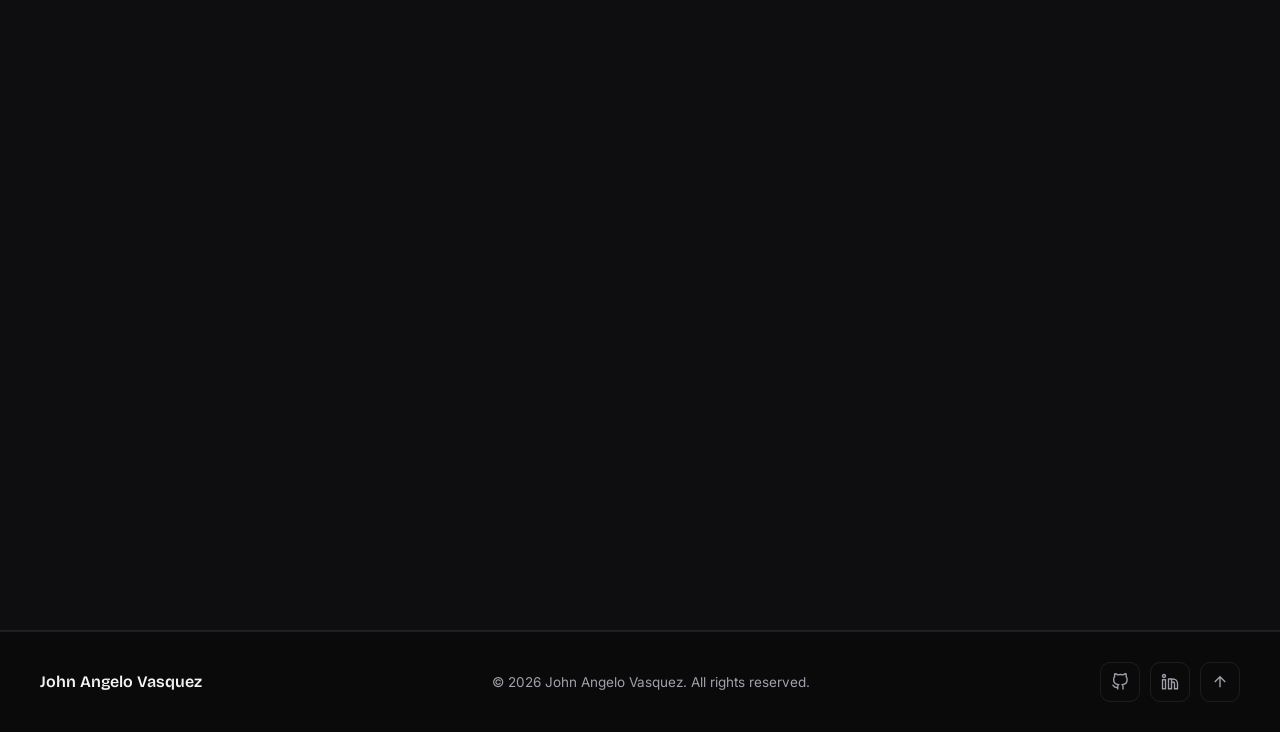
==== commit b865ccbe: "Show the two LET Mastery infographics side by side in one card" ====
--- a/index.html
+++ b/index.html
@@ -11,7 +11,8 @@
   <link rel="preconnect" href="https://fonts.googleapis.com">
   <link rel="preconnect" href="https://fonts.gstatic.com" crossorigin>
   <link href="https://fonts.googleapis.com/css2?family=Bricolage+Grotesque:opsz,wght@12..96,500..800&family=Inter:wght@400;500;600&display=swap" rel="stylesheet">
-  <link rel="stylesheet" href="assets/css/main.css?v=5">
+  <link rel="stylesheet" href="assets/css/main.css?v=6">
+
 
   </head>
 </head>
@@ -361,24 +362,29 @@
     </section>
 
     <!-- ============ INFOGRAPHICS ============ -->
-    <section class="section" id="infographics">
+        <section class="section" id="infographics">
       <div class="container">
         <p class="eyebrow reveal">Design Work</p>
         <h2 class="section-title reveal">Infographic <span class="accent">designs</span></h2>
-        <p class="design-note reveal">Vertical infographics I designed for LET Mastery, an early access review platform for future licensed teachers. Each one tells the full story in a single scroll: the problem, the platform, and how to join. Click any infographic to view it full size.</p>
-        <div class="info-grid">
-          <figure class="info-item reveal">
-            <a href="assets/infographics/inforgraphics%201.png" target="_blank" rel="noopener">
-              <img src="assets/infographics/inforgraphics%201.png" alt="LET Mastery infographic 1: hero, pain points, and platform features" loading="lazy">
-            </a>
-            <figcaption><strong>LET Mastery Infographic 1</strong>The problem and the platform: why LET review feels overwhelming, and the features built to fix it.</figcaption>
-          </figure>
-          <figure class="info-item reveal">
-            <a href="assets/infographics/infographics%202.png" target="_blank" rel="noopener">
-              <img src="assets/infographics/infographics%202.png" alt="LET Mastery infographic 2: qualifier, three steps, and frequently asked questions" loading="lazy">
-            </a>
-            <figcaption><strong>LET Mastery Infographic 2</strong>How it works: who early access is for, the three steps to join, and answers to common questions.</figcaption>
-          </figure>
+        <div class="projects-list">
+          <article class="project project-featured reveal">
+            <div class="project-gallery">
+              <div class="info-duo">
+                <a href="assets/infographics/inforgraphics%201.png" target="_blank" rel="noopener">
+                  <img src="assets/infographics/inforgraphics%201.png" alt="LET Mastery infographic, part 1: hero, pain points, and platform features" loading="lazy">
+                </a>
+                <a href="assets/infographics/infographics%202.png" target="_blank" rel="noopener">
+                  <img src="assets/infographics/infographics%202.png" alt="LET Mastery infographic, part 2: qualifier, three steps, and frequently asked questions" loading="lazy">
+                </a>
+              </div>
+            </div>
+            <div class="project-body">
+              <p class="project-cat">Graphic Design</p>
+              <h3>LET Mastery Infographics</h3>
+              <p>One vertical infographic designed for LET Mastery, an early access review platform for future licensed teachers, shown here in its two parts. Left: the problem and the platform, why LET review feels overwhelming and the features built to fix it. Right: how it works, who early access is for, the three steps to join, and answers to common questions. Click either side to view it full size.</p>
+              <ul class="tags"><li>Infographic Design</li><li>Canva</li><li>Visual Storytelling</li></ul>
+            </div>
+          </article>
         </div>
       </div>
     </section>
--- a/assets/css/main.css
+++ b/assets/css/main.css
@@ -591,3 +591,14 @@
   .hero-scroll span::after { animation: none; }
   *, *::before, *::after { transition-duration: 0.01ms !important; animation-duration: 0.01ms !important; }
 }
+
+/* ============ INFOGRAPHICS ============ */
+.info-grid { display: grid; grid-template-columns: repeat(2, minmax(0, 1fr)); gap: 20px; margin-top: 34px; }
+    @media (max-width: 720px) { .info-grid { grid-template-columns: 1fr; } }
+    .info-item { margin: 0; background: var(--surface); border: 1px solid var(--border); border-radius: var(--radius); overflow: hidden; }
+    .info-item a { display: block; }
+    .info-item img { display: block; width: 100%; height: auto; transition: transform .35s ease; }
+    .info-item a:hover img { transform: translateY(-3px); }
+    .info-item figcaption { padding: 14px 18px; color: var(--muted); font-size: .94rem; }
+    .info-item figcaption strong { color: var(--text); display: block; font-size: 1.02rem; margin-bottom: 2px; }
+    .design-note { color: var(--muted); max-width: 720px; margin-top: 10px; }
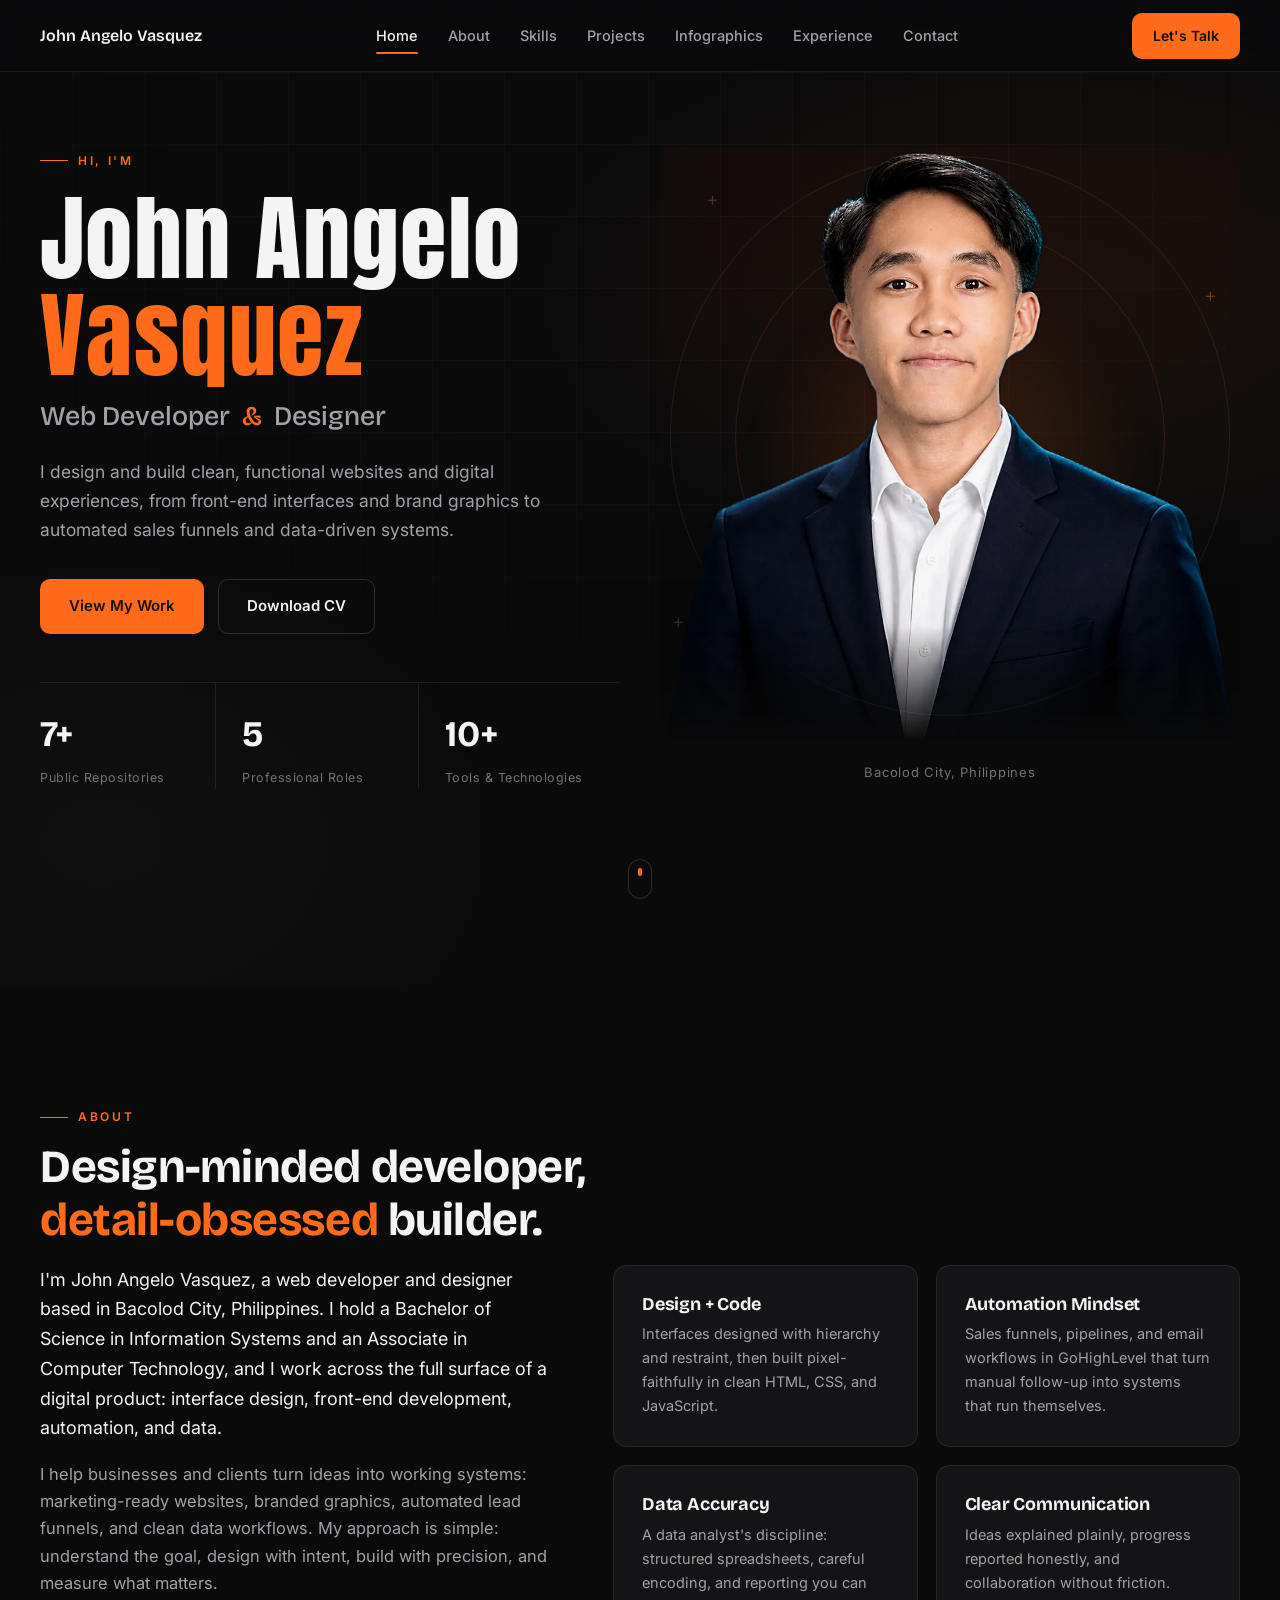
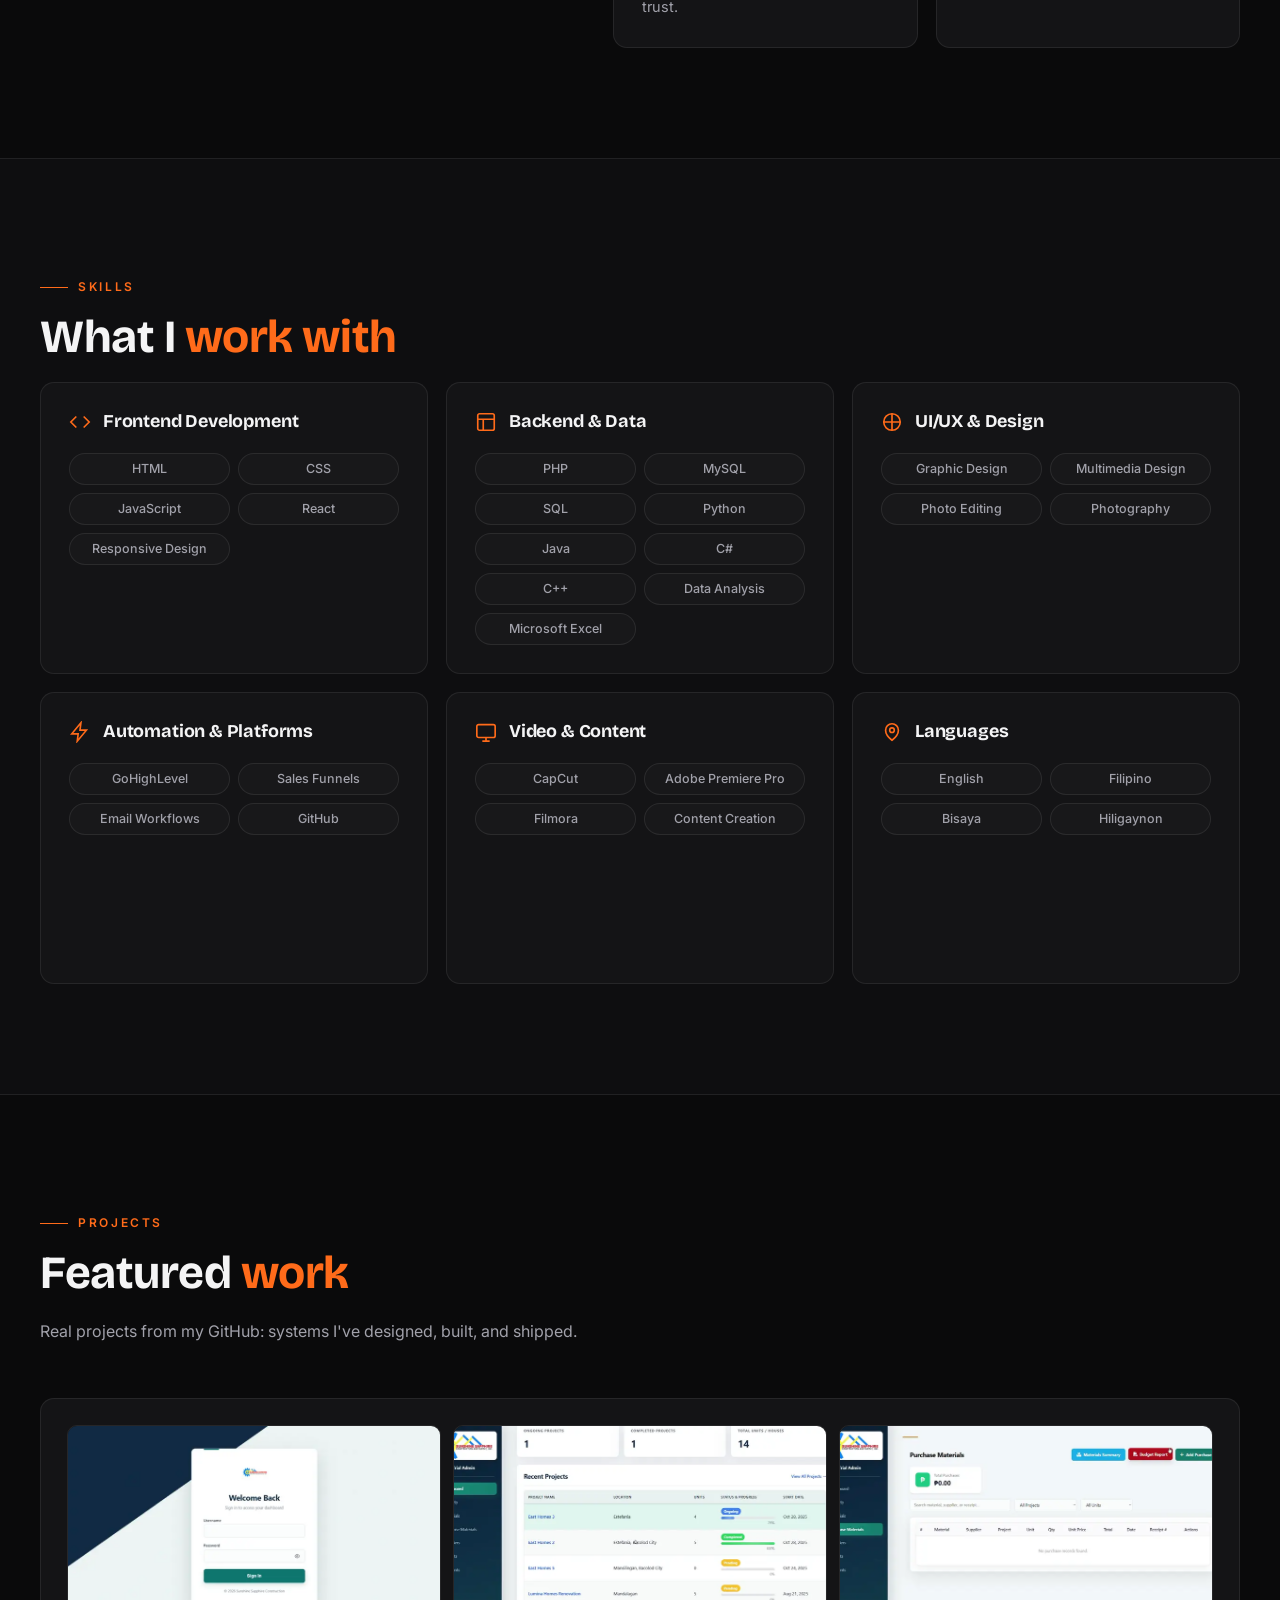
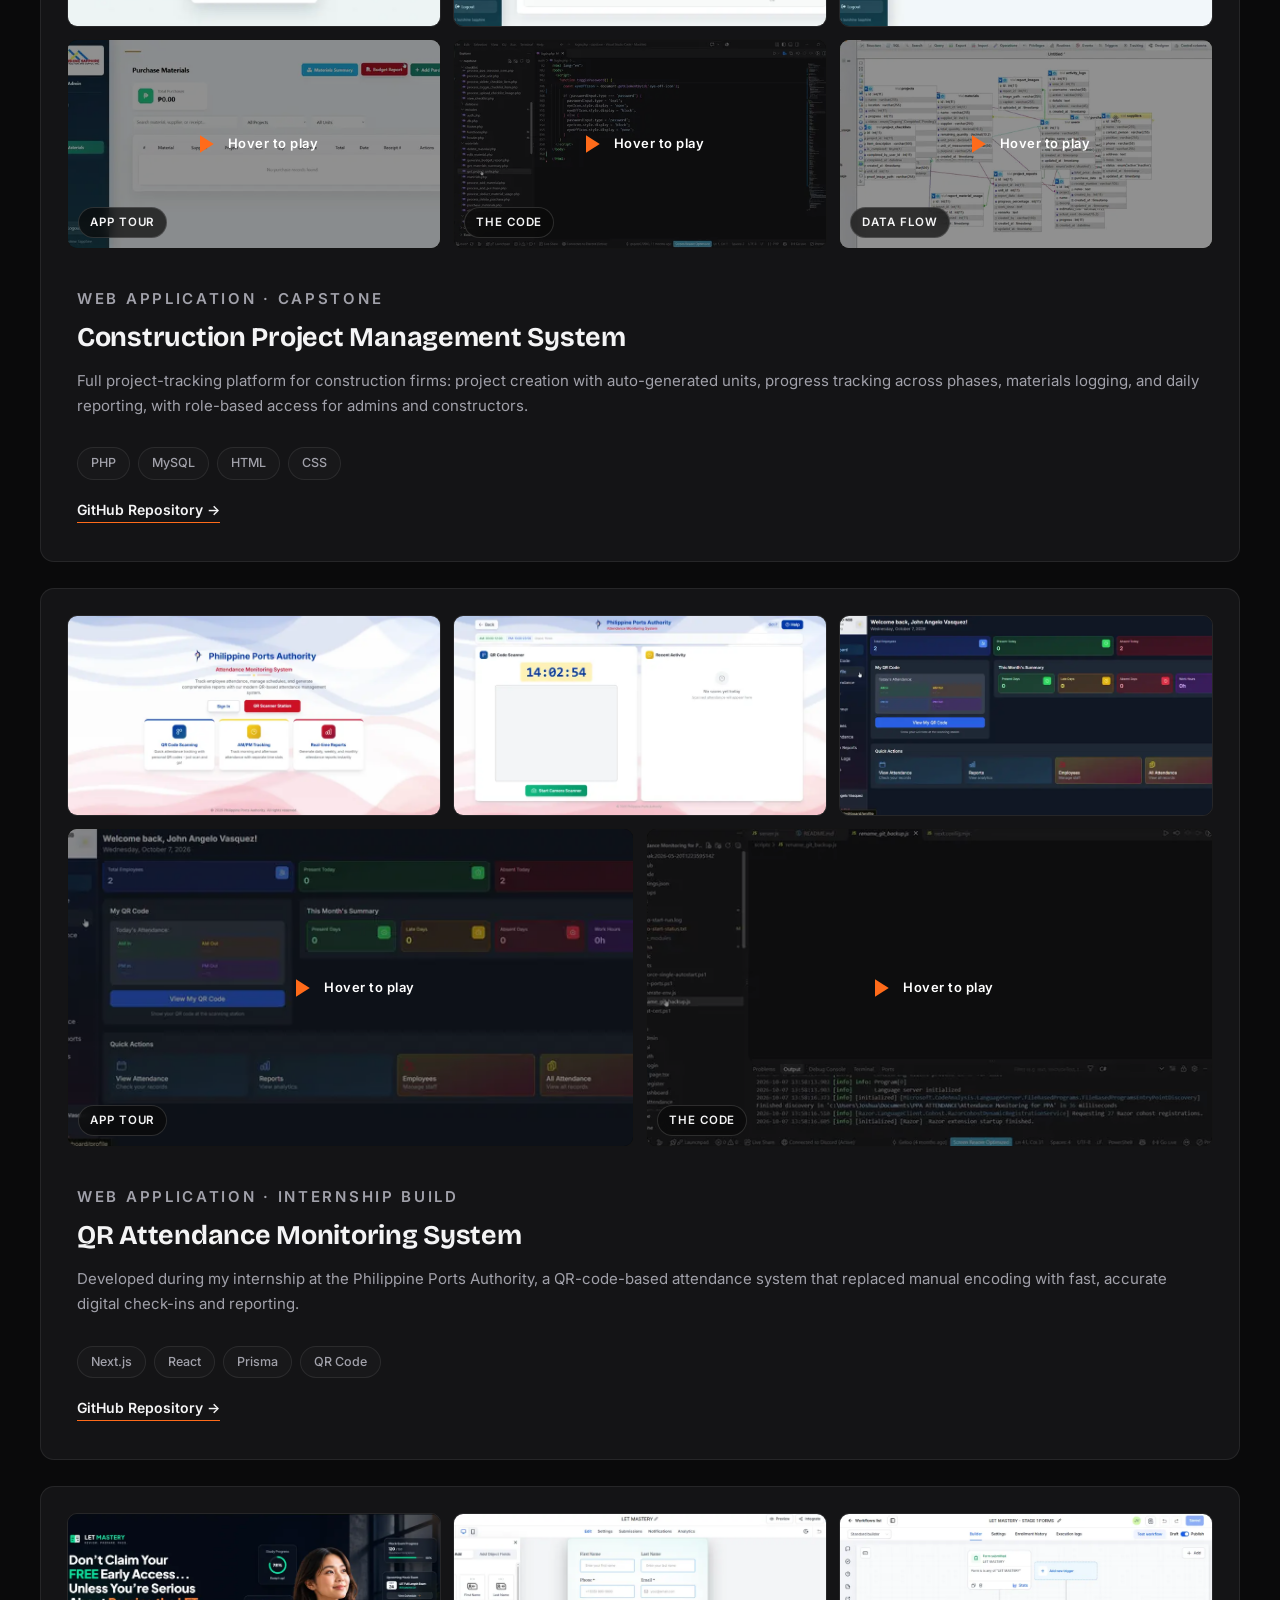
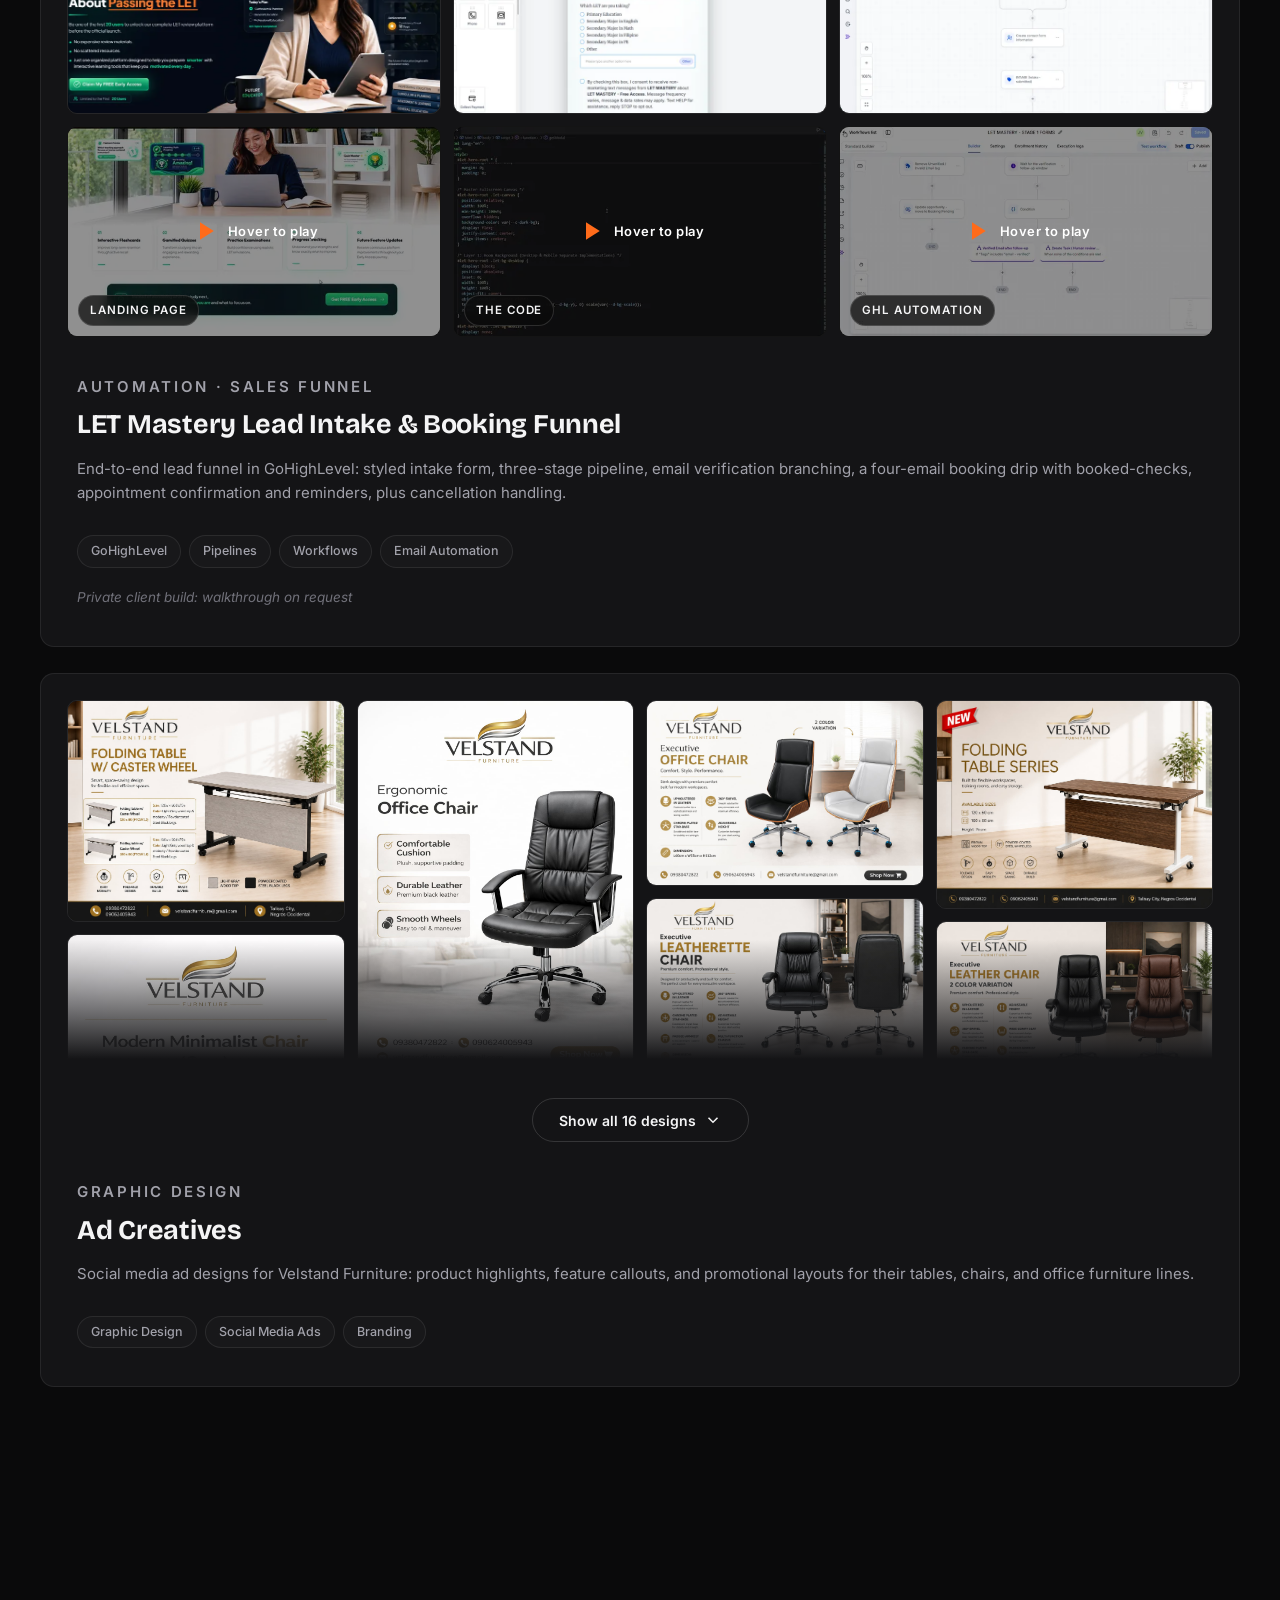
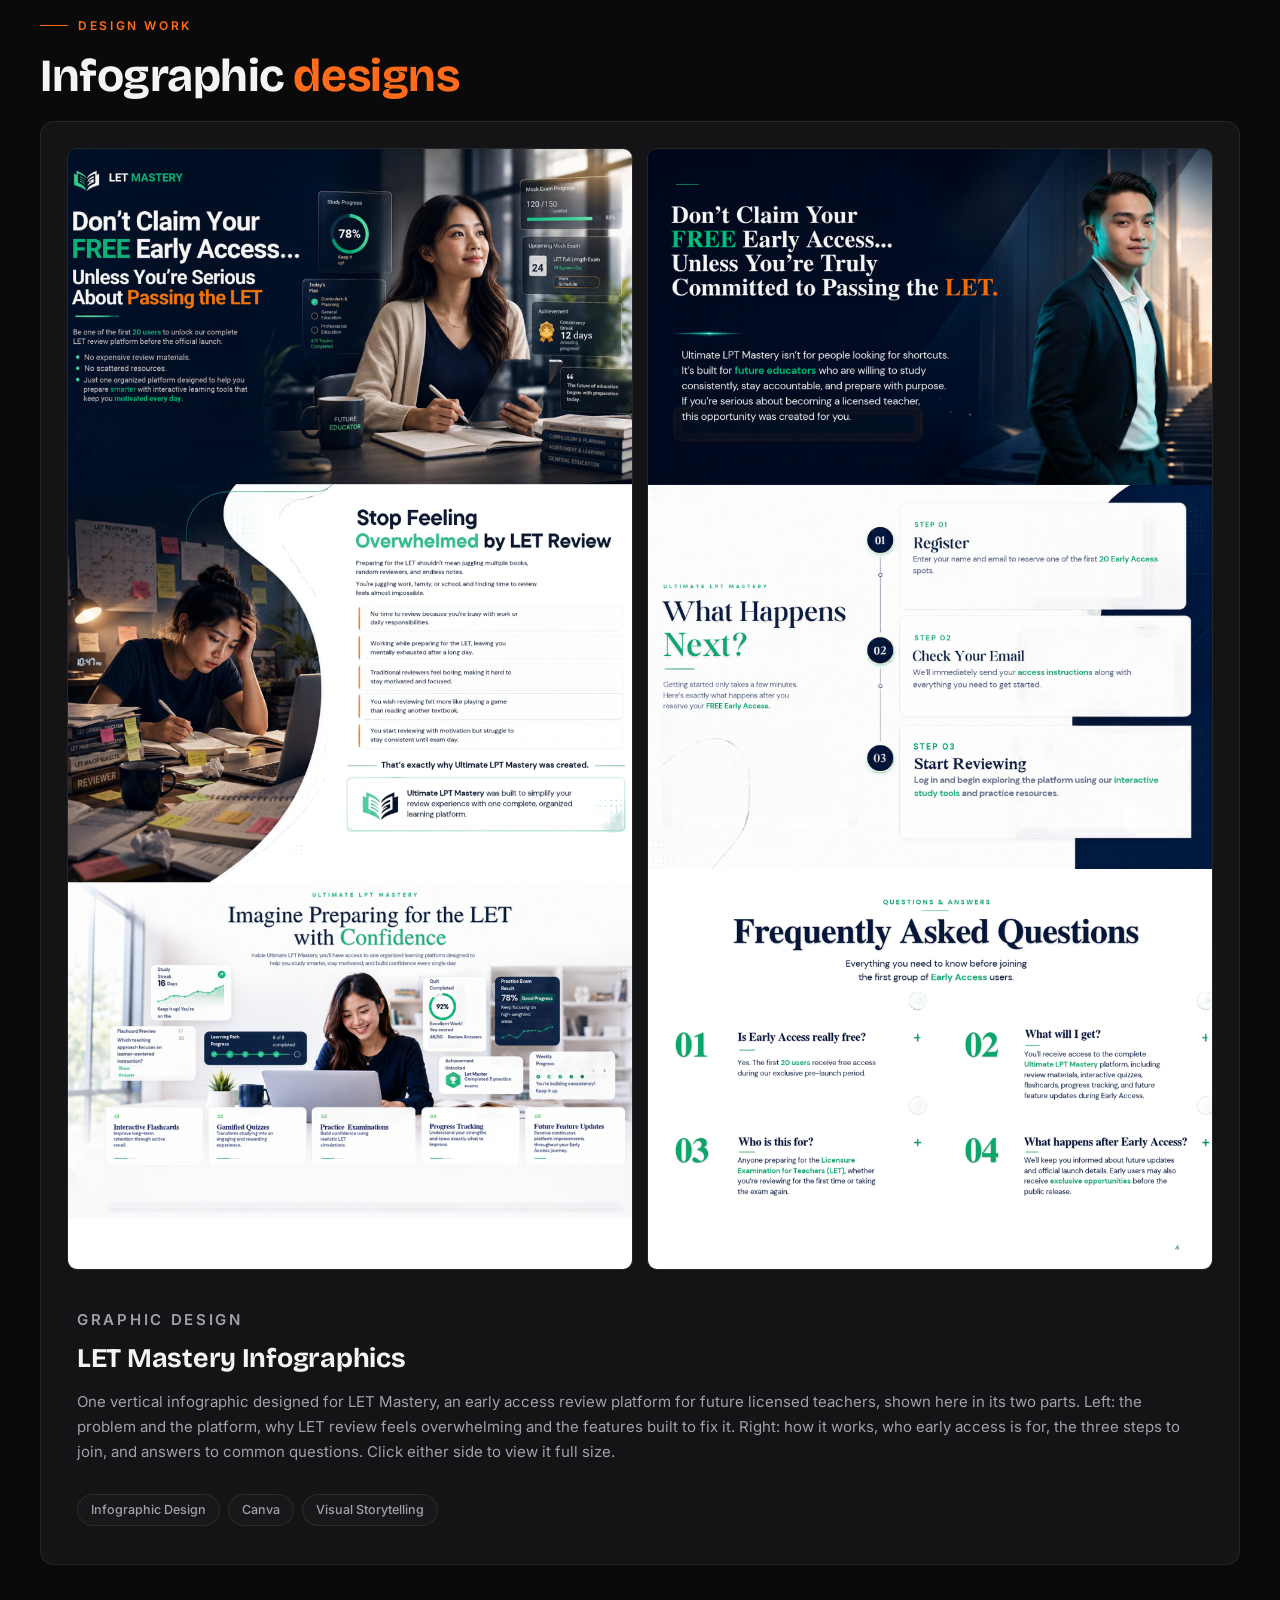
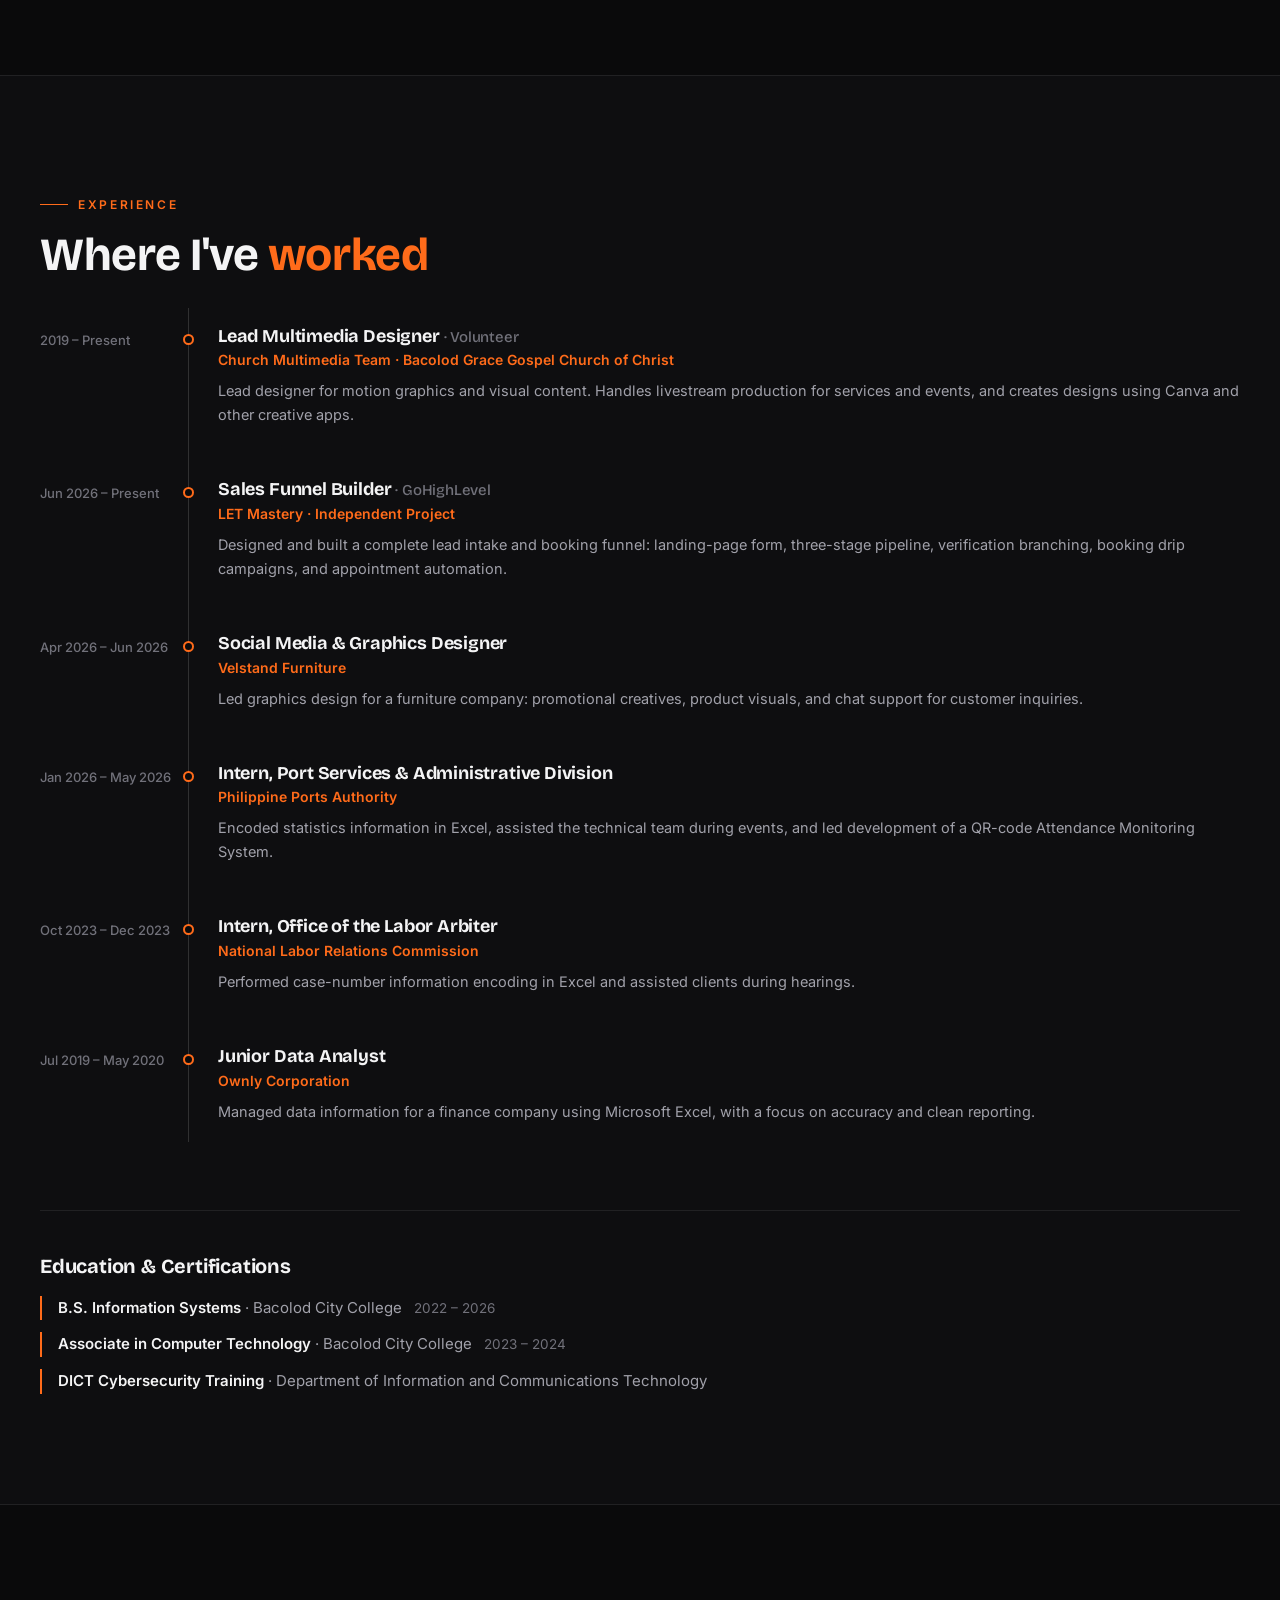
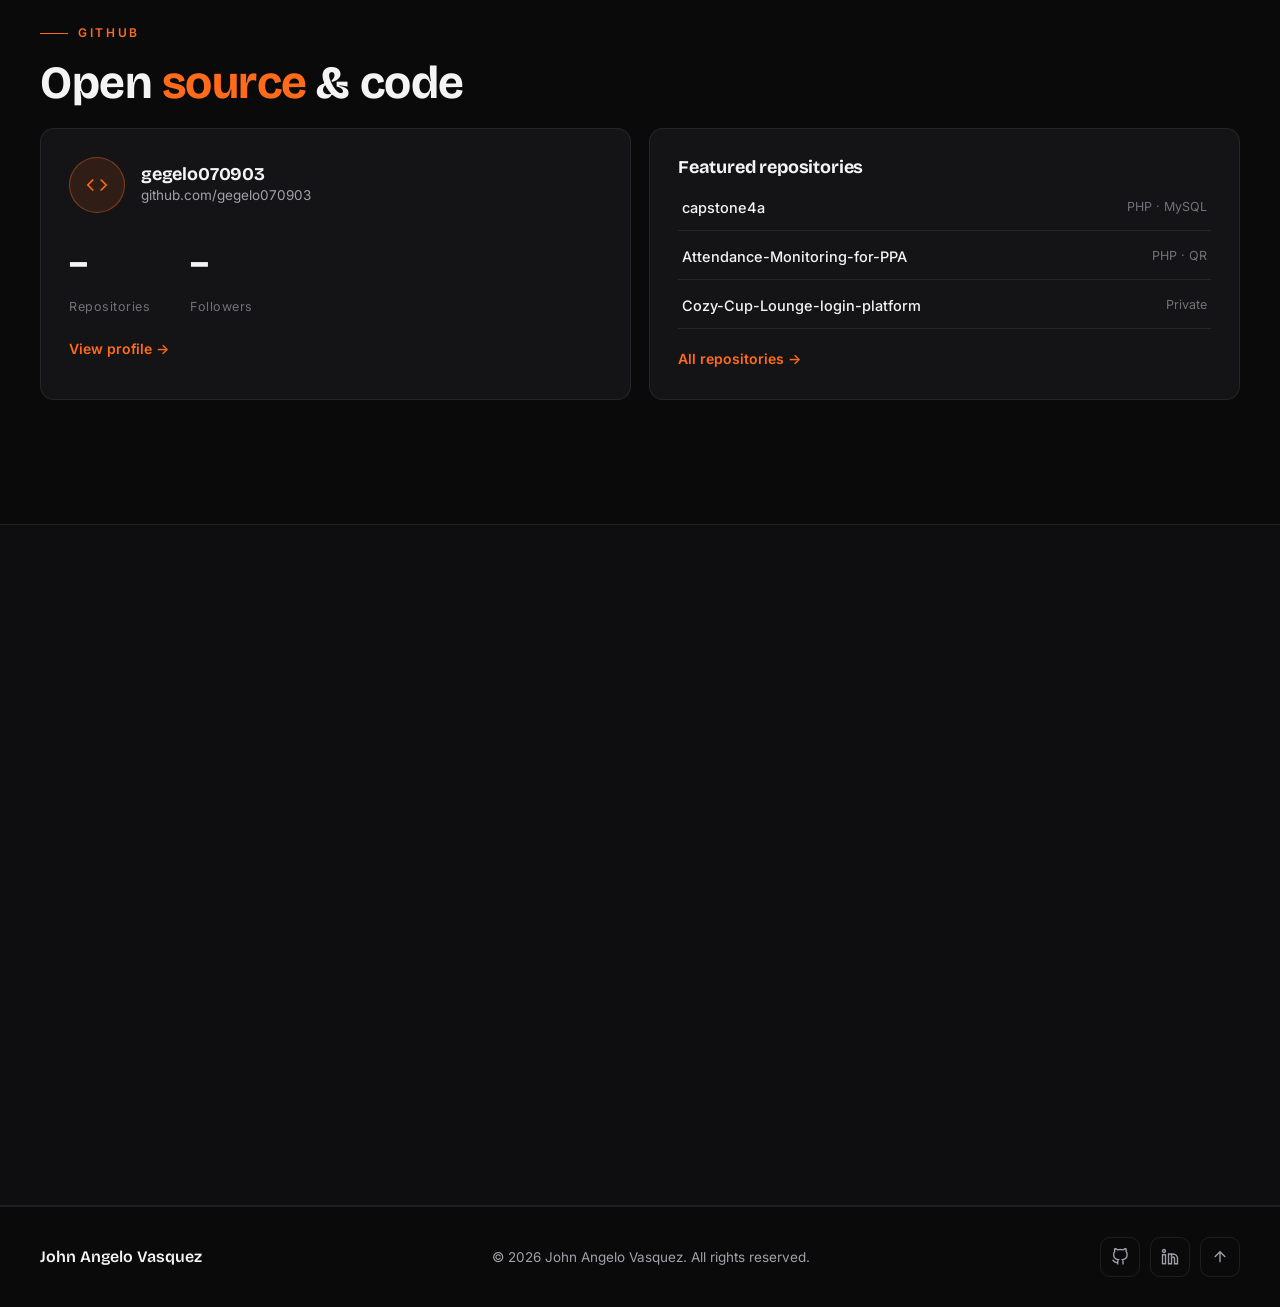
==== commit 50c4663e: "Fix duplicated closing head tag" ====
--- a/index.html
+++ b/index.html
@@ -15,7 +15,6 @@
 
 
   </head>
-</head>
 <body>
 
   <a class="skip-link" href="#main">Skip to content</a>
--- a/assets/css/main.css
+++ b/assets/css/main.css
@@ -593,12 +593,7 @@
 }
 
 /* ============ INFOGRAPHICS ============ */
-.info-grid { display: grid; grid-template-columns: repeat(2, minmax(0, 1fr)); gap: 20px; margin-top: 34px; }
-    @media (max-width: 720px) { .info-grid { grid-template-columns: 1fr; } }
-    .info-item { margin: 0; background: var(--surface); border: 1px solid var(--border); border-radius: var(--radius); overflow: hidden; }
-    .info-item a { display: block; }
-    .info-item img { display: block; width: 100%; height: auto; transition: transform .35s ease; }
-    .info-item a:hover img { transform: translateY(-3px); }
-    .info-item figcaption { padding: 14px 18px; color: var(--muted); font-size: .94rem; }
-    .info-item figcaption strong { color: var(--text); display: block; font-size: 1.02rem; margin-bottom: 2px; }
-    .design-note { color: var(--muted); max-width: 720px; margin-top: 10px; }
+.info-duo { display: grid; grid-template-columns: 1fr 1fr; gap: 14px; }
+    .info-duo a { display: block; }
+    .info-duo img { display: block; width: 100%; height: auto; border-radius: 10px; border: 1px solid var(--border); }
+    @media (max-width: 720px) { .info-duo { grid-template-columns: 1fr; } }
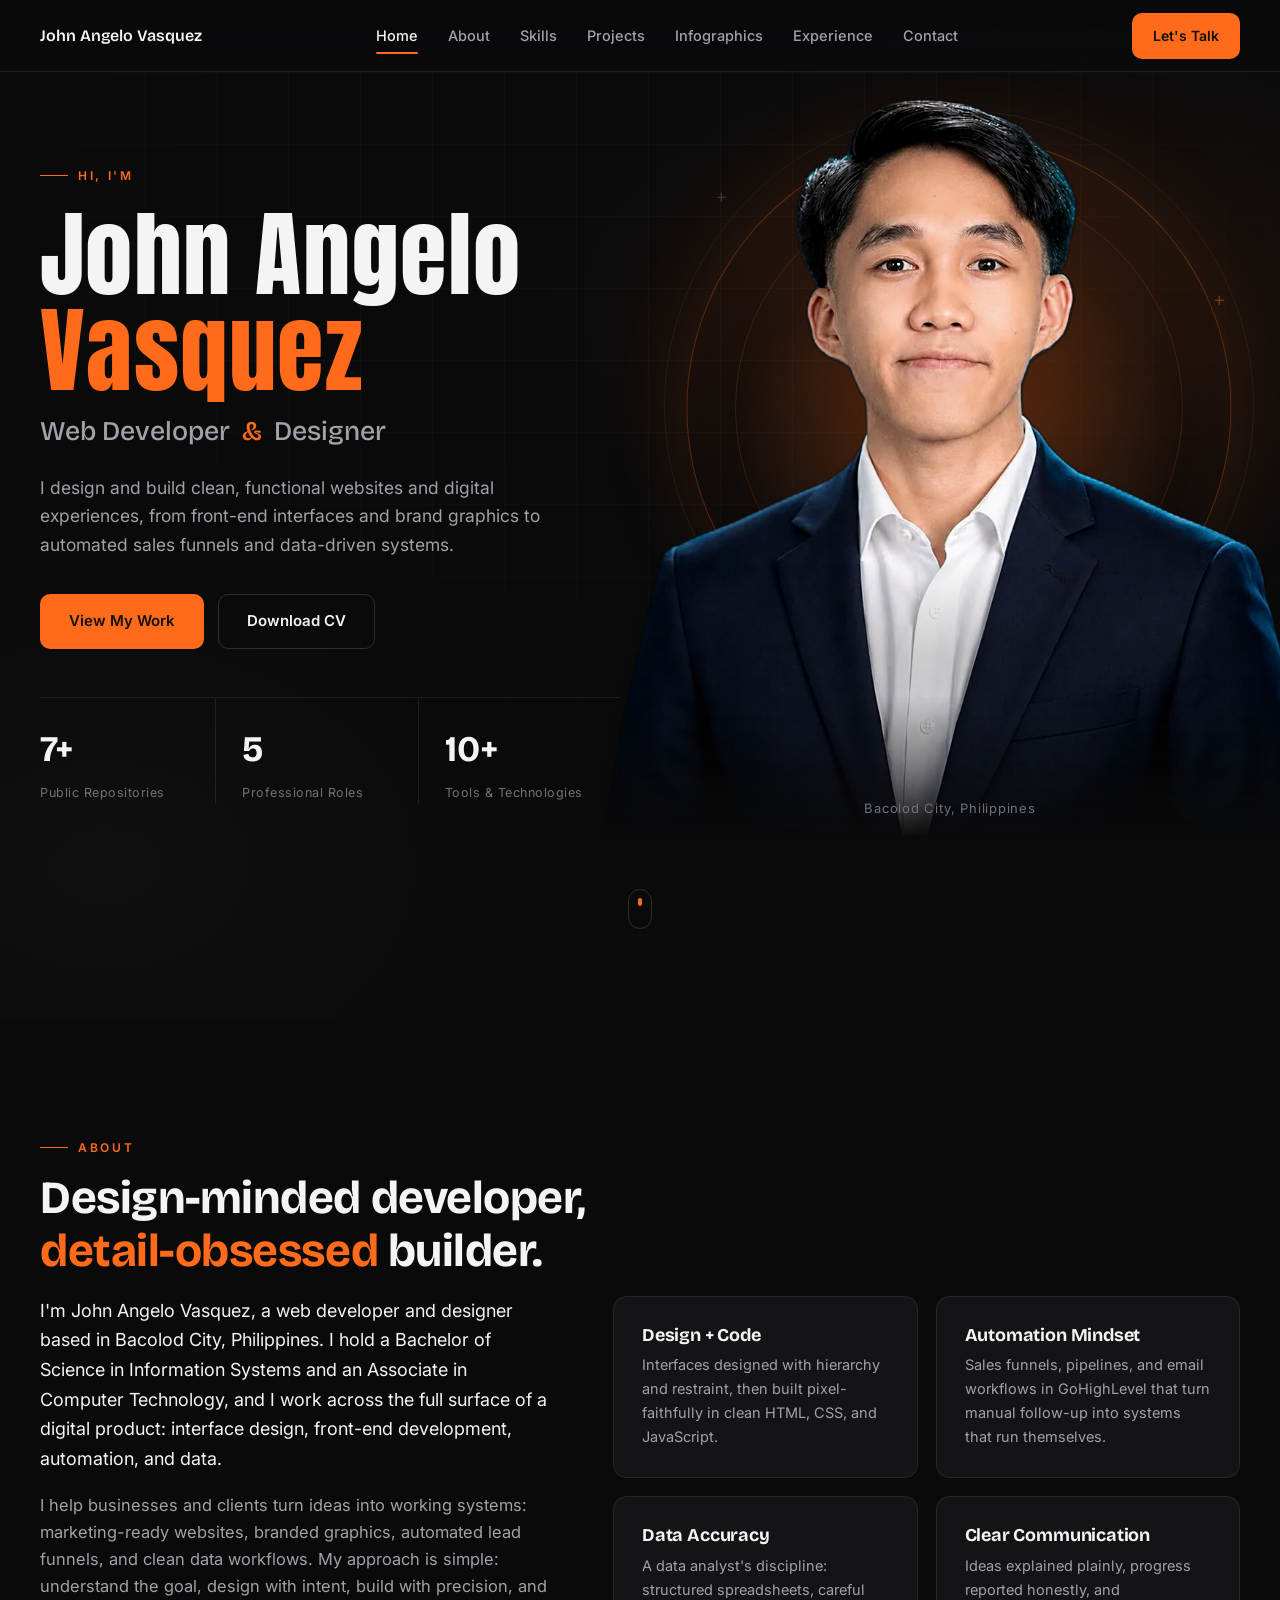
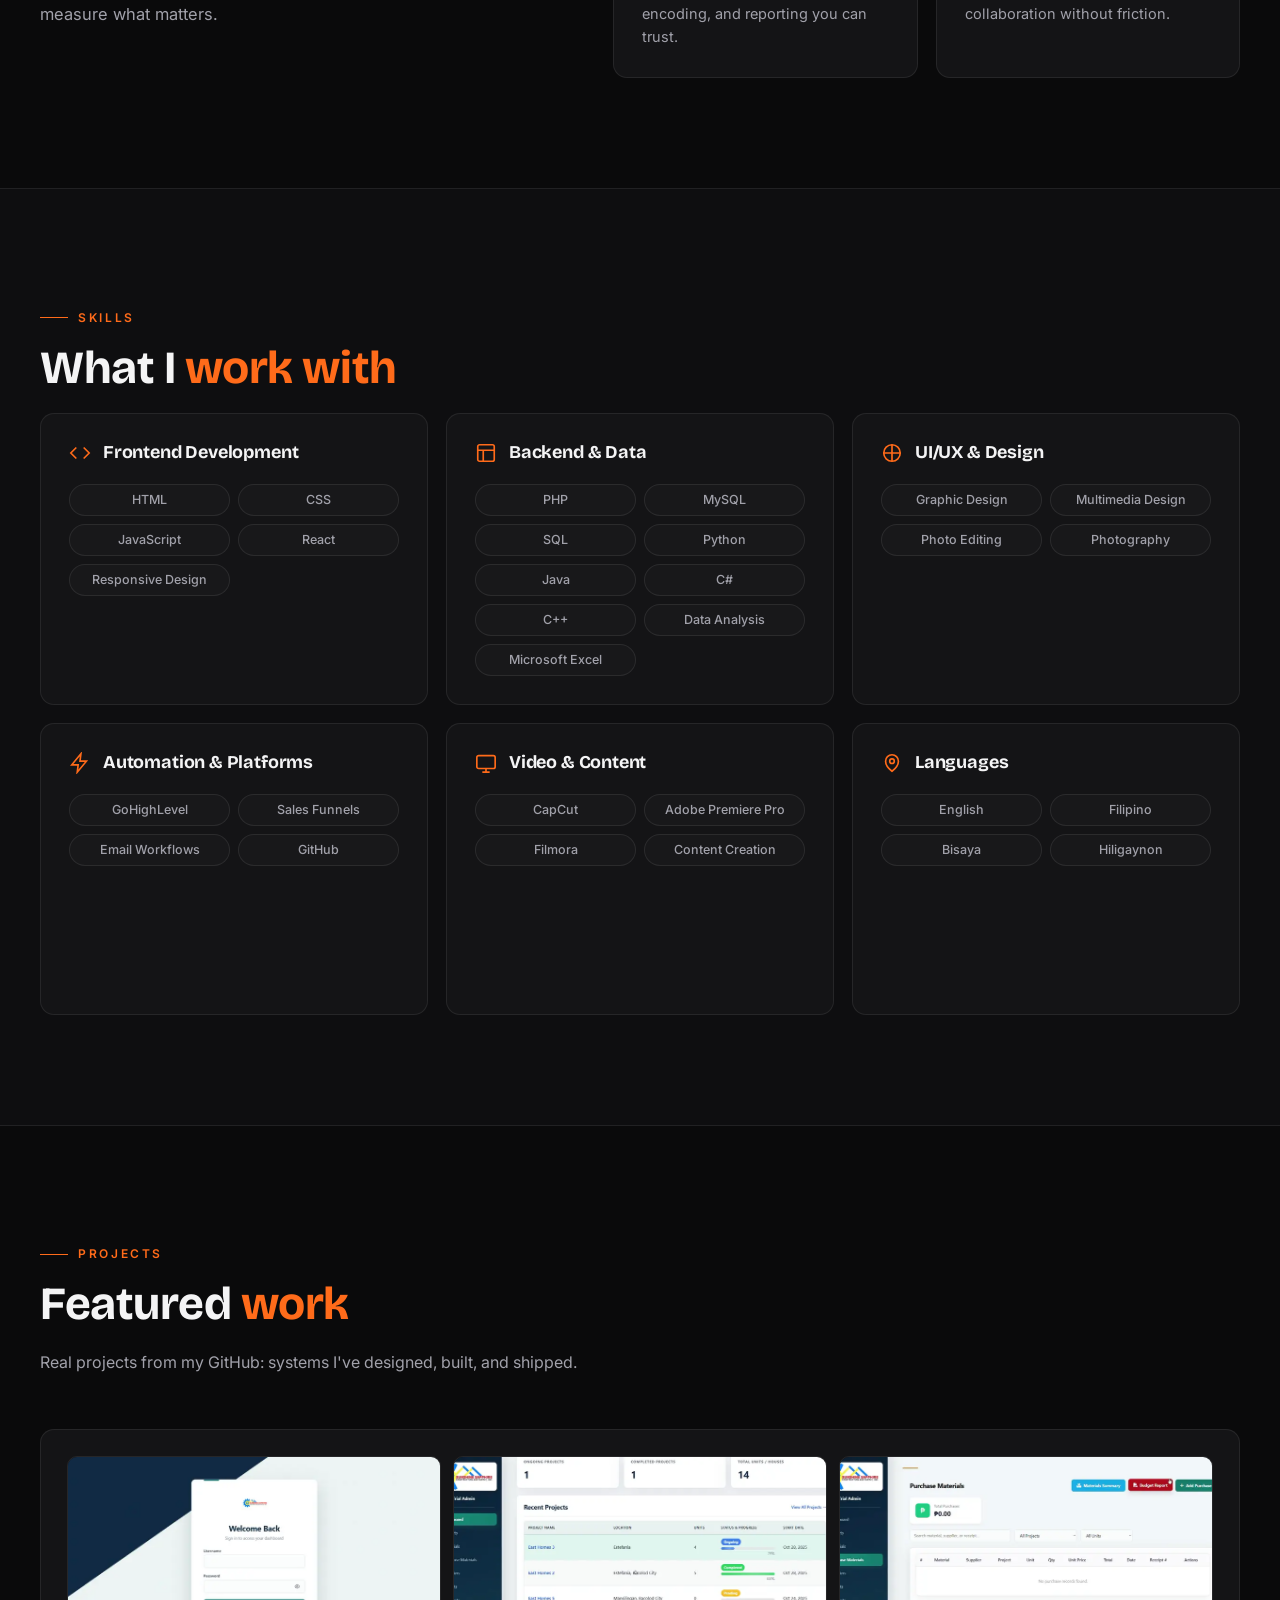
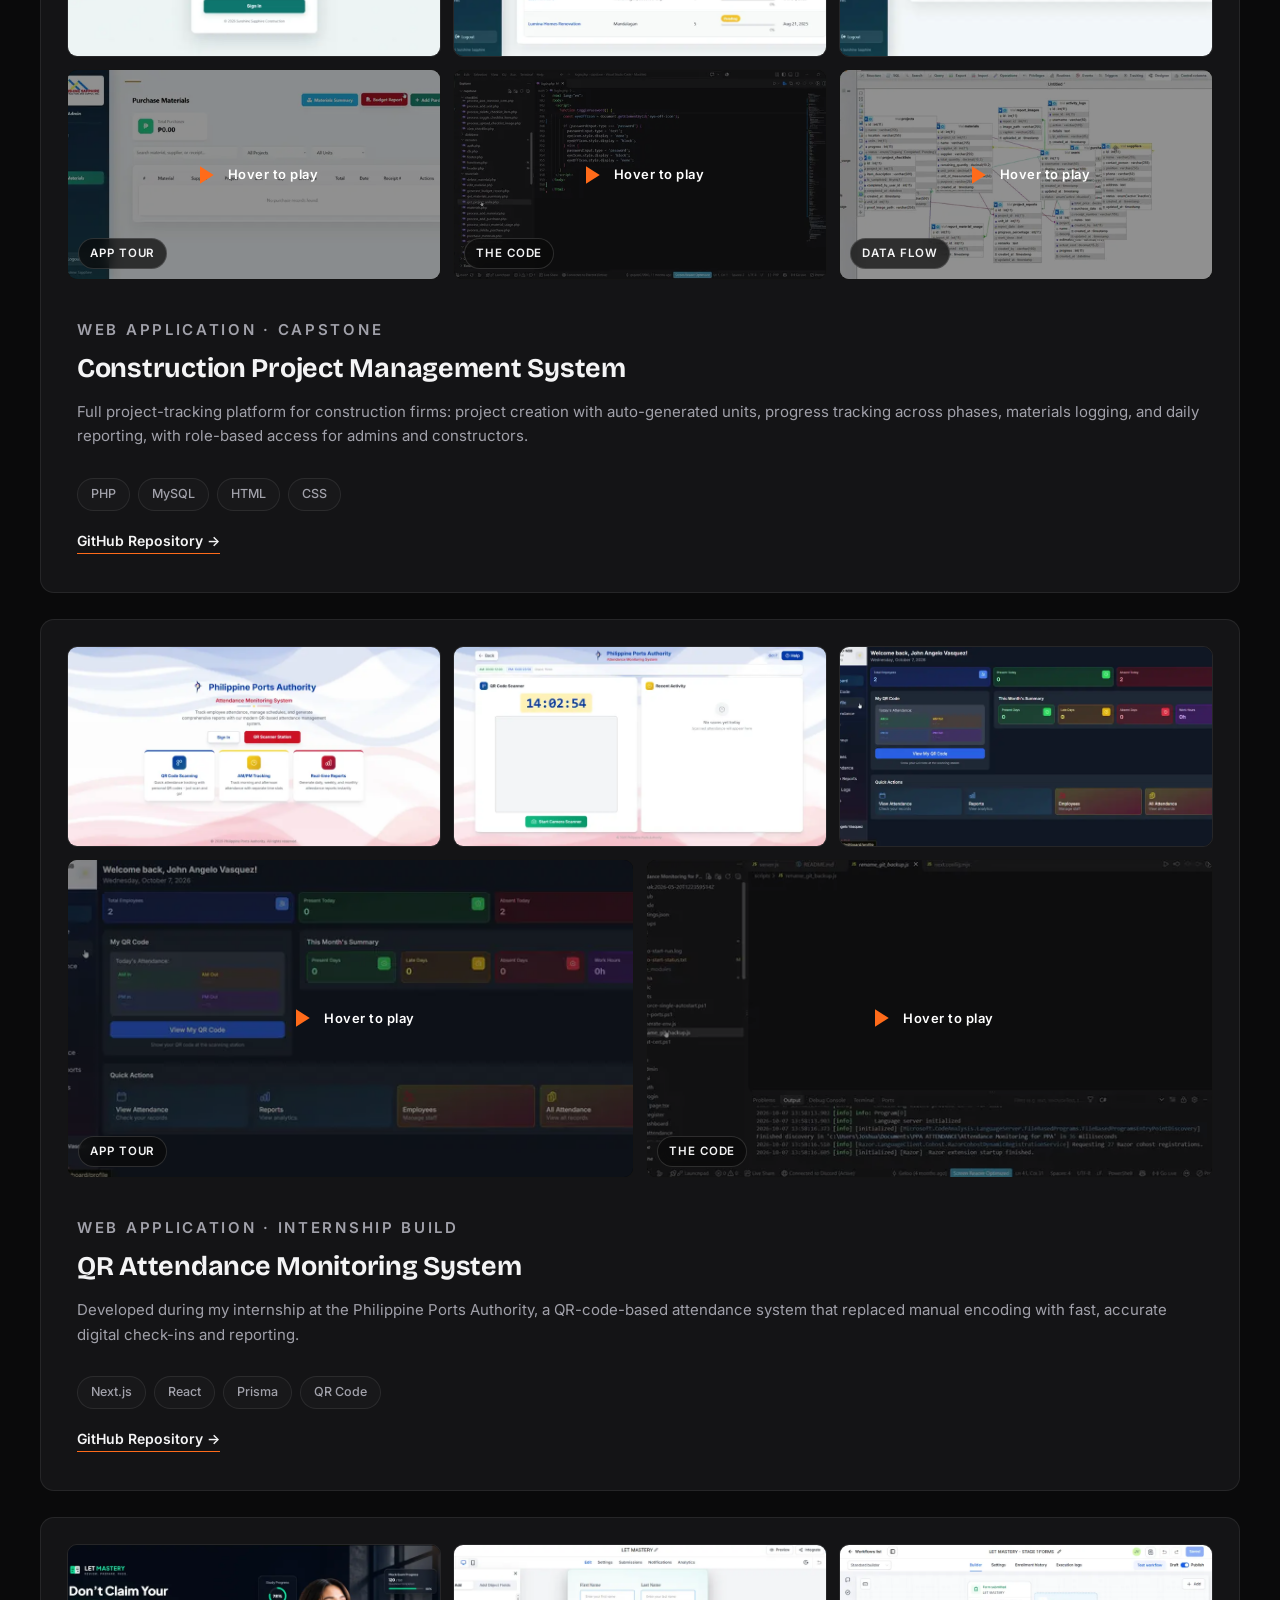
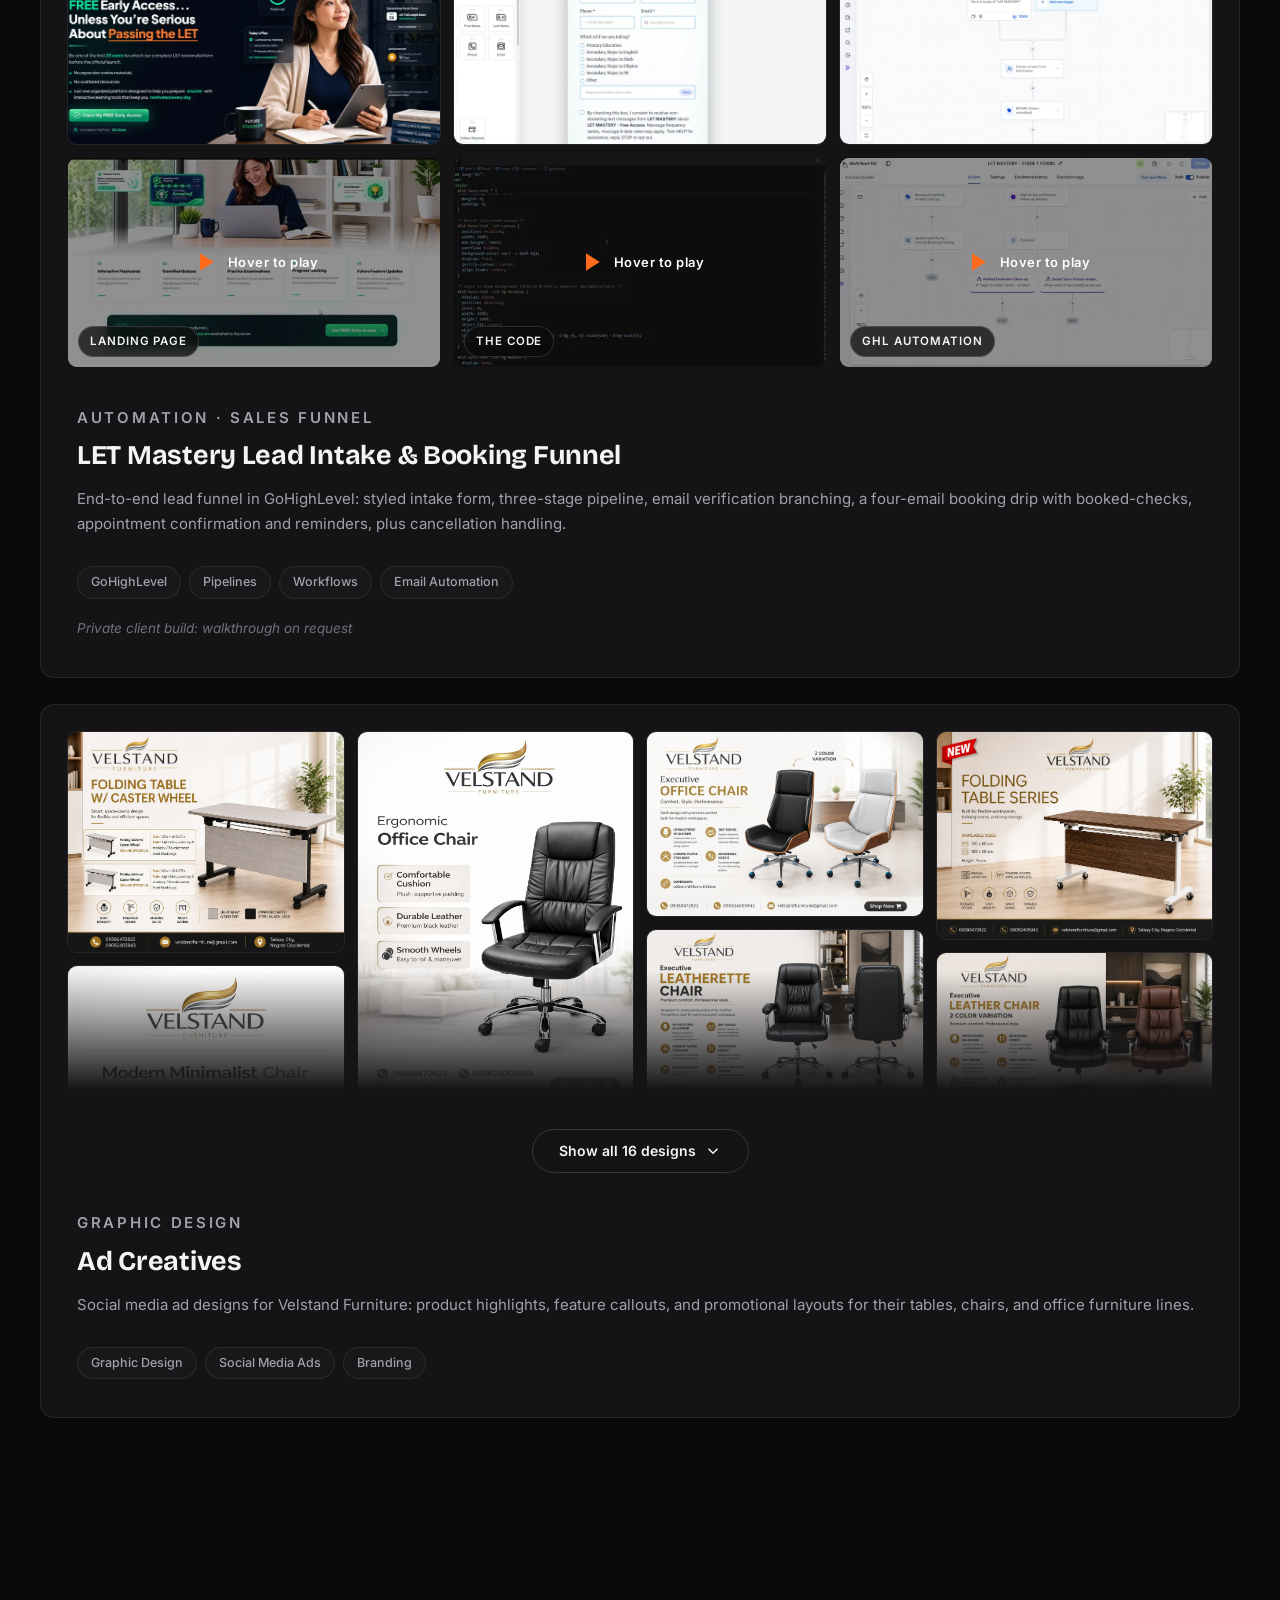
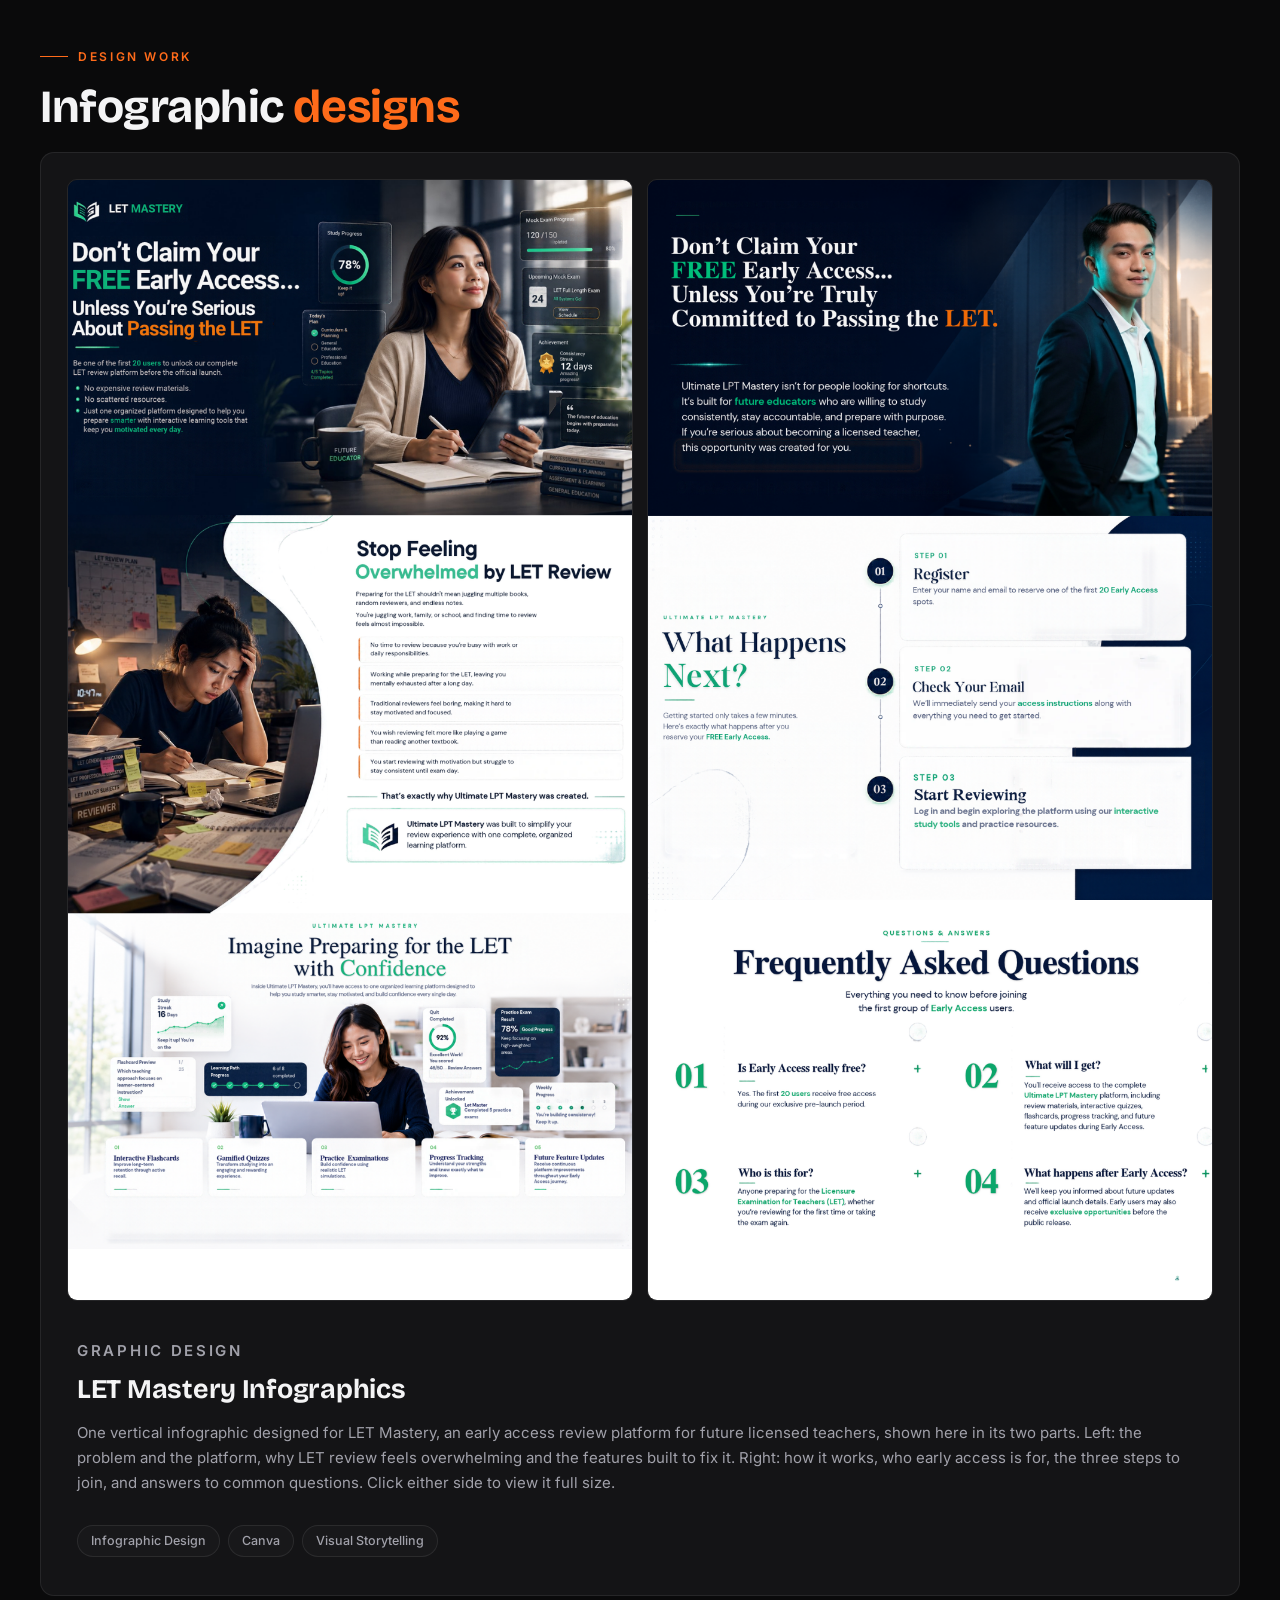
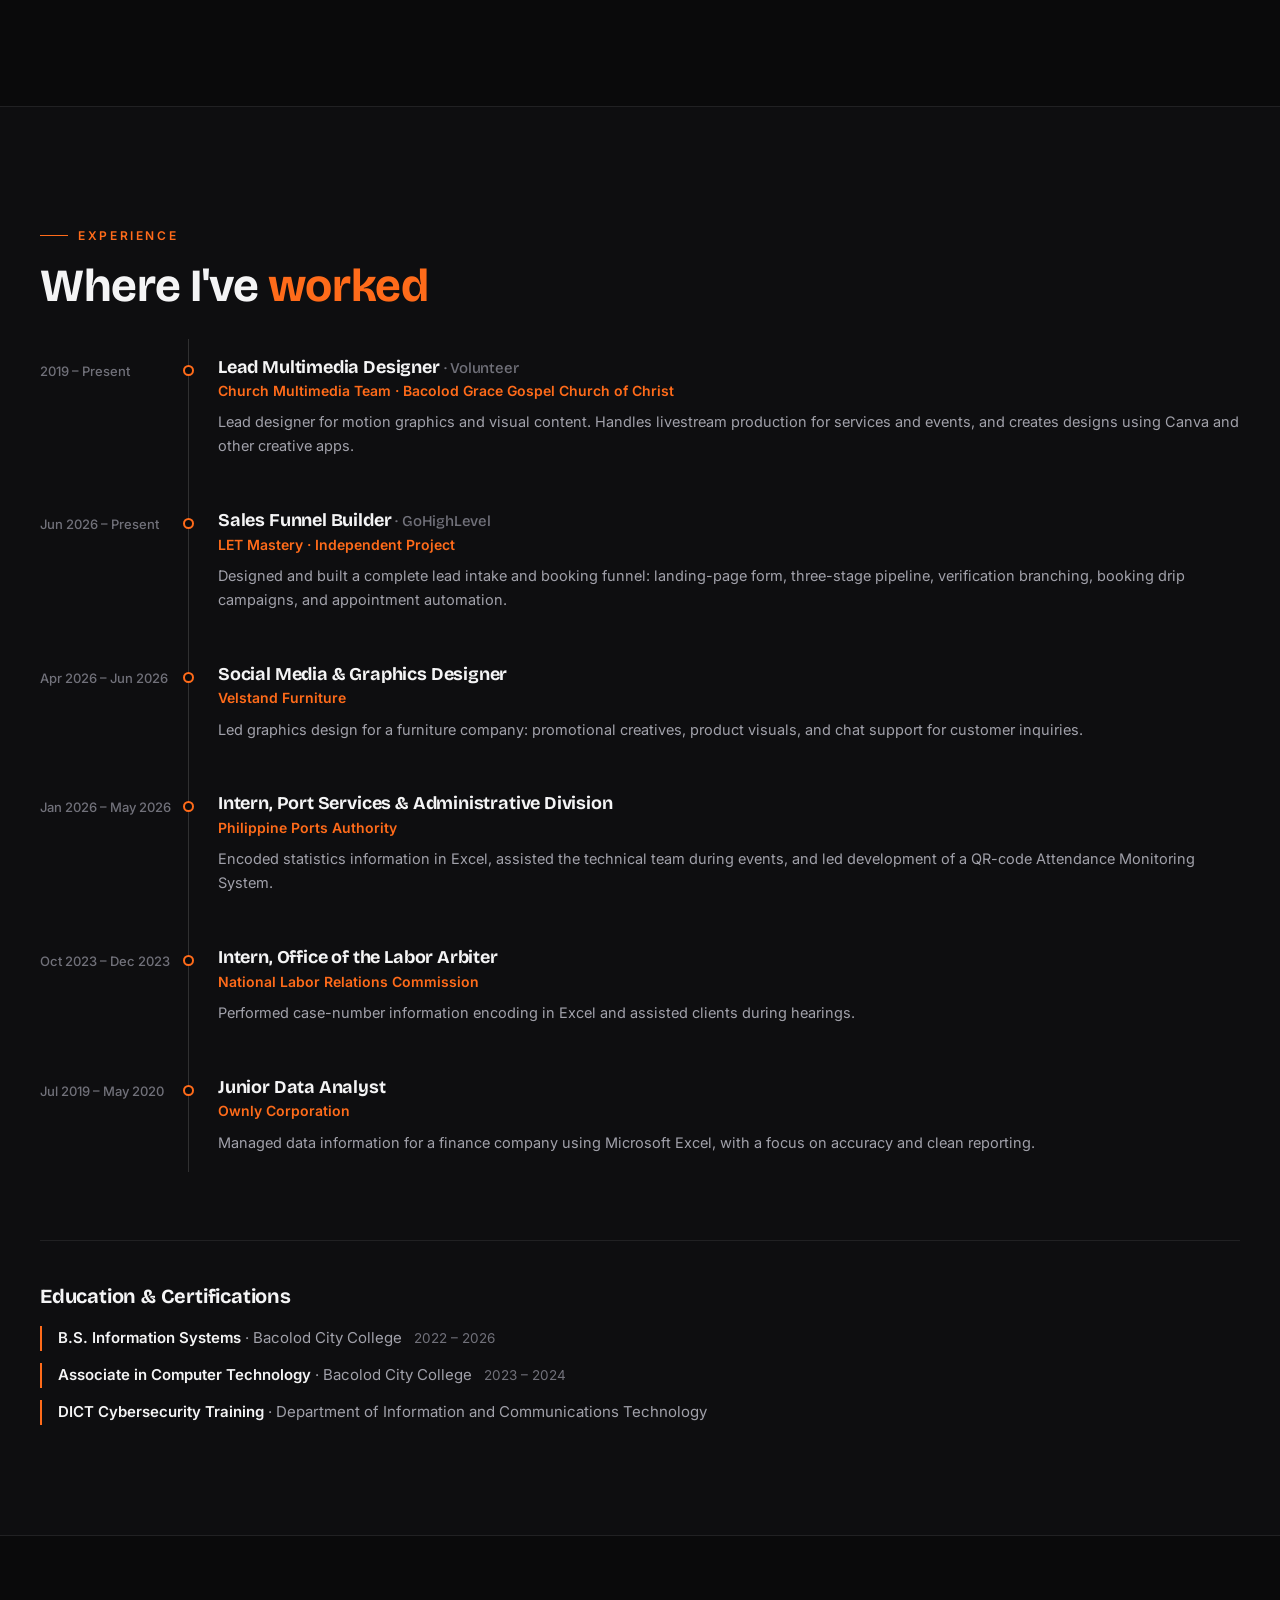
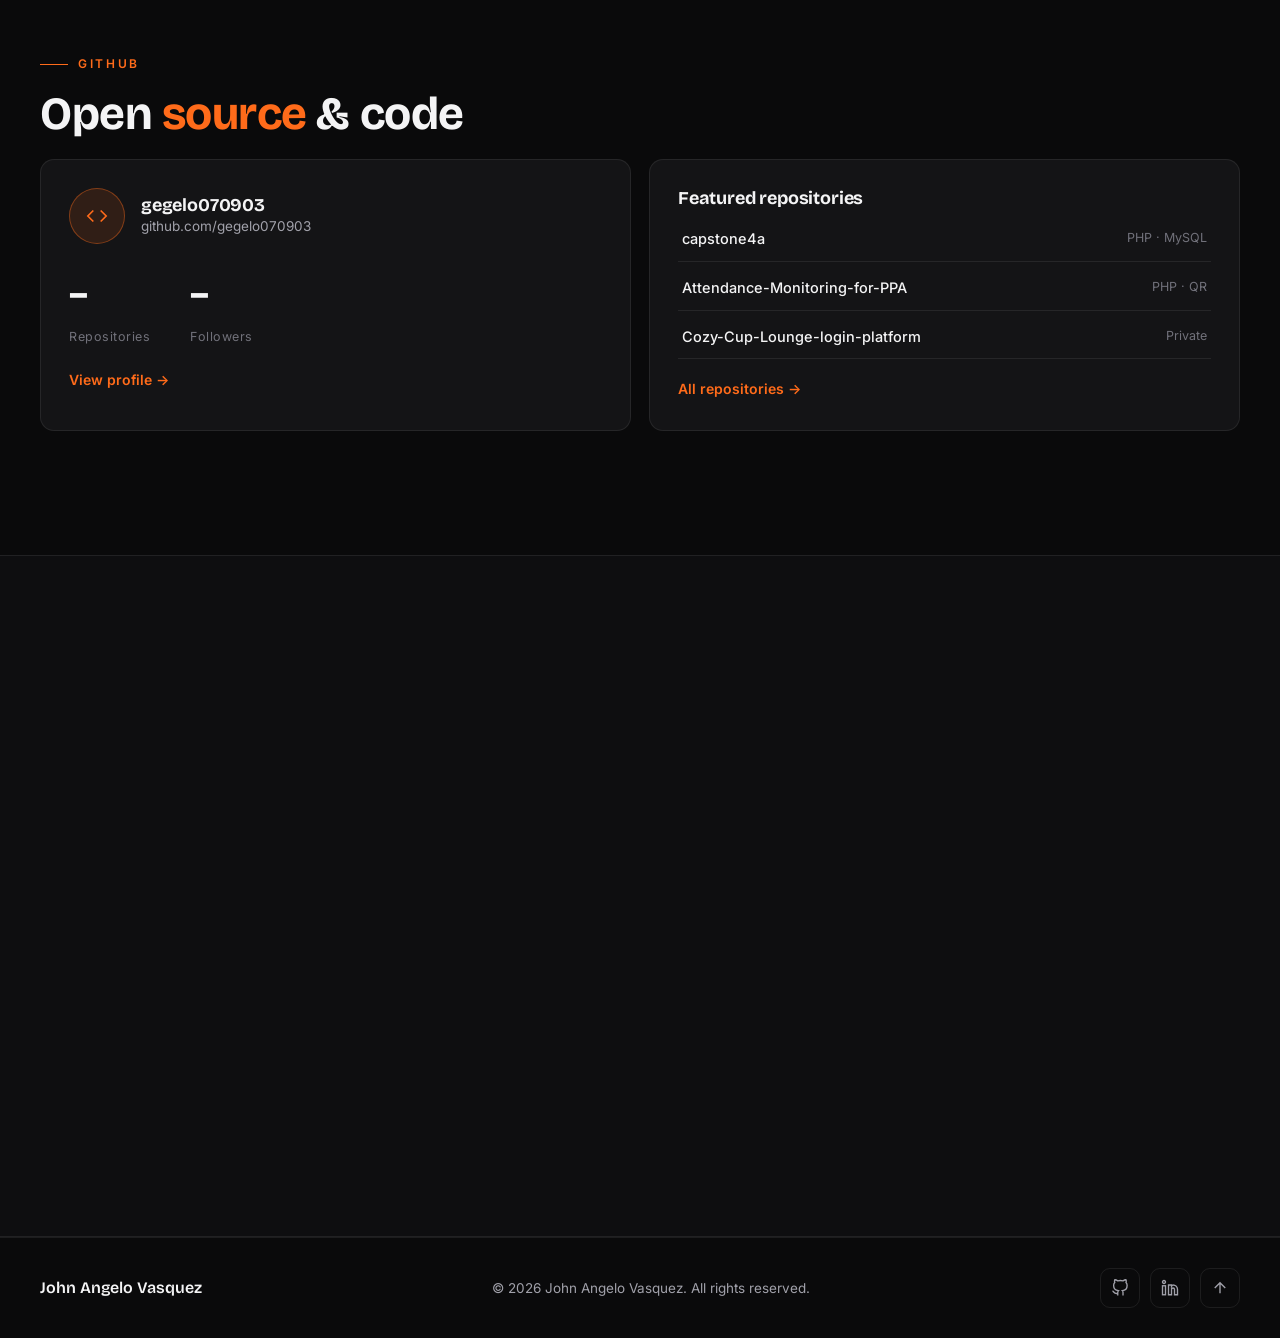
==== commit b1204d67: "Update hero profile with oversized portrait treatment" ====
--- a/index.html
+++ b/index.html
@@ -11,7 +11,7 @@
   <link rel="preconnect" href="https://fonts.googleapis.com">
   <link rel="preconnect" href="https://fonts.gstatic.com" crossorigin>
   <link href="https://fonts.googleapis.com/css2?family=Bricolage+Grotesque:opsz,wght@12..96,500..800&family=Inter:wght@400;500;600&display=swap" rel="stylesheet">
-  <link rel="stylesheet" href="assets/css/main.css?v=6">
+  <link rel="stylesheet" href="assets/css/main.css?v=7">
 
 
   </head>
@@ -77,8 +77,9 @@
             </div>
           </dl>
         </div>
-        <div class="hero-portrait reveal">
+        <div class="hero-portrait reveal profile-reference">
           <div class="portrait-frame" role="img" aria-label="Professional portrait of John Angelo Vasquez">
+            <div class="profile-halo" aria-hidden="true"></div>
             <div class="portrait-decor" aria-hidden="true">
               <span class="decor-ring"></span>
               <span class="decor-ring small"></span>
--- a/assets/css/main.css
+++ b/assets/css/main.css
@@ -597,3 +597,26 @@
     .info-duo a { display: block; }
     .info-duo img { display: block; width: 100%; height: auto; border-radius: 10px; border: 1px solid var(--border); }
     @media (max-width: 720px) { .info-duo { grid-template-columns: 1fr; } }
+
+    .profile-reference.reveal { transform: none; }
+    .profile-reference .portrait-frame { width: min(600px, 100%); height: clamp(540px, 52vw, 640px); margin-left: 3%; overflow: visible; opacity: 0; transform: translateX(150px); transition: opacity .8s ease .08s, transform 1.05s cubic-bezier(.22,.75,.24,1) .08s; }
+    .profile-reference.visible .portrait-frame { opacity: 1; transform: translateX(0); }
+    .profile-reference .portrait-caption { opacity: 0; transform: translateX(76px); transition: opacity .75s ease .34s, transform .95s cubic-bezier(.22,.75,.24,1) .34s; }
+    .profile-reference.visible .portrait-caption { opacity: 1; transform: translateX(0); }
+    .profile-reference .portrait-frame::before { inset: 4% -4% 8%; background: radial-gradient(closest-side, rgba(255,107,26,.22), transparent 72%); }
+    .profile-reference .portrait-frame::after { background: linear-gradient(to top, rgba(10,10,11,.46), transparent 34%); mix-blend-mode: normal; }
+    .profile-halo { position: absolute; z-index: 0; top: -1%; left: 50%; width: min(570px, 94%); aspect-ratio: 1; transform: translateX(-50%); border: 1px solid rgba(255,107,26,.3); border-radius: 50%; background: radial-gradient(circle at 50% 34%, rgba(255,107,26,.2), rgba(255,107,26,.045) 48%, transparent 70%); box-shadow: 0 0 90px rgba(255,107,26,.13), inset 0 0 70px rgba(255,107,26,.05); pointer-events: none; }
+    .profile-reference .portrait-decor { z-index: 1; }
+    .profile-reference .decor-ring { width: 590px; height: 590px; top: 43%; border-color: rgba(255,255,255,.055); }
+    .profile-reference .decor-ring.small { width: 448px; height: 448px; top: 43%; border-color: rgba(255,107,26,.16); }
+    .profile-reference .decor-dot { top: calc(43% - 298px); }
+    .profile-reference .portrait-photo { position: absolute; z-index: 2; left: 50%; bottom: -10%; width: 126%; max-width: none; height: auto; transform: translateX(-50%); filter: saturate(.96) contrast(1.04) brightness(.98); }
+    @media (max-width: 1024px) {
+      .profile-reference .portrait-frame { width: min(370px, 94vw); height: 455px; margin-inline: auto; transform: translateX(76px); }
+      .profile-reference.visible .portrait-frame { transform: translateX(0); }
+      .profile-halo { width: min(350px, 92%); }
+      .profile-reference .decor-ring { width: 360px; height: 360px; }
+      .profile-reference .decor-ring.small { width: 282px; height: 282px; }
+      .profile-reference .decor-dot { top: calc(43% - 184px); }
+      .profile-reference .portrait-photo { width: 140%; bottom: -13%; }
+    }
